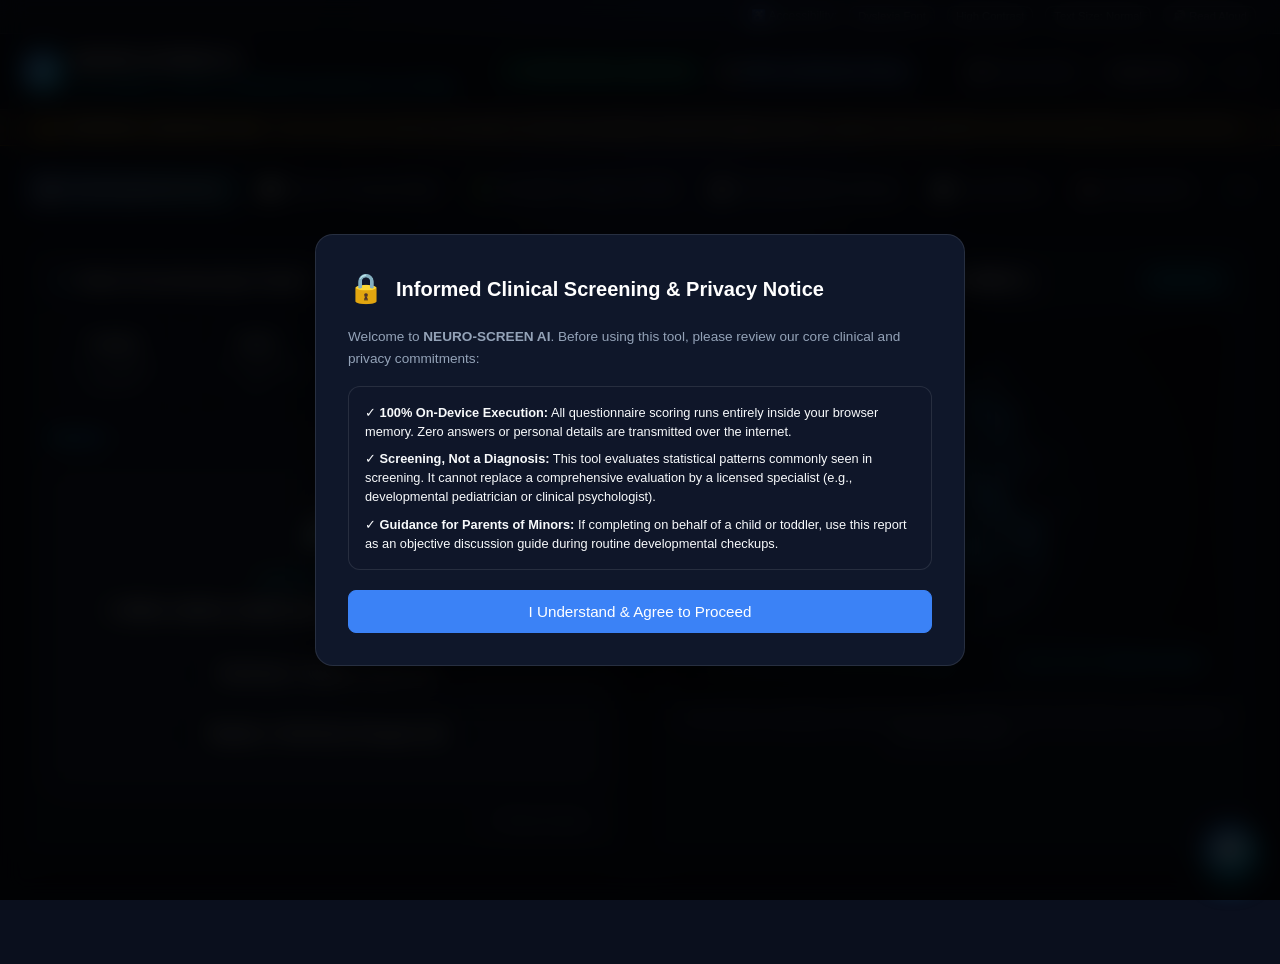
==== webapp/index.html @ 252779e0 "Initial commit" ====
<!DOCTYPE html>
<html lang="en">
<head>
  <meta charset="UTF-8">
  <meta name="viewport" content="width=device-width, initial-scale=1.0">
  <title>ASD Clinical Screening & Research Platform | Honest Multi-Modal AI</title>
  <link rel="manifest" href="manifest.json">
  <meta name="theme-color" content="#0a0f1d">
  <link rel="stylesheet" href="style.css">
  <!-- Vendor libraries (stored locally for 100% offline security) -->
  <script src="vendor/three.min.js"></script>
  <script src="vendor/gsap.min.js"></script>
  <script src="vendor/chart.umd.min.js"></script>
  <script src="vendor/jspdf.umd.min.js"></script>
</head>
<body>
  <a href="#main-content" class="skip-link">Skip to Main Content</a>
  <div class="ambient-glow"></div>

  <!-- First-Run Informed Consent Modal (Phase 3 Item 12) -->
  <div id="consent-modal" class="modal-overlay" style="display: none;">
    <div class="modal-card">
      <div style="display: flex; align-items: center; gap: 0.75rem; margin-bottom: 1rem;">
        <span style="font-size: 1.8rem;">🔒</span>
        <h2 style="font-size: 1.25rem; font-weight: 700; color: #fff;">Informed Clinical Screening & Privacy Notice</h2>
      </div>
      <p style="font-size: 0.85rem; color: var(--text-secondary); line-height: 1.6; margin-bottom: 1rem;">
        Welcome to <strong>NEURO-SCREEN AI</strong>. Before using this tool, please review our core clinical and privacy commitments:
      </p>
      <div style="background: rgba(15, 23, 42, 0.6); border: 1px solid var(--border-subtle); border-radius: var(--radius-md); padding: 1rem; margin-bottom: 1.25rem; font-size: 0.8rem; line-height: 1.5; color: var(--text-primary);">
        <p style="margin-bottom: 0.5rem;">
          ✓ <strong>100% On-Device Execution:</strong> All questionnaire scoring runs entirely inside your browser memory. Zero answers or personal details are transmitted over the internet.
        </p>
        <p style="margin-bottom: 0.5rem;">
          ✓ <strong>Screening, Not a Diagnosis:</strong> This tool evaluates statistical patterns commonly seen in screening. It cannot replace a comprehensive evaluation by a licensed specialist (e.g., developmental pediatrician or clinical psychologist).
        </p>
        <p>
          ✓ <strong>Guidance for Parents of Minors:</strong> If completing on behalf of a child or toddler, use this report as an objective discussion guide during routine developmental checkups.
        </p>
      </div>
      <button id="btn-accept-consent" class="btn-control active" style="width: 100%; justify-content: center; padding: 0.75rem; font-size: 0.95rem;">
        I Understand & Agree to Proceed
      </button>
    </div>
  </div>

  <!-- Accessibility Toolbar (Phase 3 Item 11) -->
  <aside class="accessibility-bar" aria-label="Accessibility Options">
    <span style="color: var(--text-muted);">♿ Accessibility:</span>
    <button id="btn-dyslexia-font" class="btn-control" style="padding: 0.2rem 0.5rem; font-size: 0.7rem;">Dyslexia Font</button>
    <button id="btn-high-contrast" class="btn-control" style="padding: 0.2rem 0.5rem; font-size: 0.7rem;">High Contrast</button>
    <button id="btn-text-size" class="btn-control" style="padding: 0.2rem 0.5rem; font-size: 0.7rem;">Text Size: Normal</button>
    <button id="btn-read-aloud" class="btn-control" style="padding: 0.2rem 0.5rem; font-size: 0.7rem;">🔊 Read Aloud</button>
  </aside>

  <!-- Header -->
  <header class="app-header">
    <div class="header-container">
      <div class="logo-section">
        <div class="logo-icon">
          <svg width="22" height="22" viewBox="0 0 24 24" fill="none" stroke="#fff" stroke-width="2">
            <path d="M12 2a10 10 0 1 0 10 10A10 10 0 0 0 12 2zm1 14.5a1.5 1.5 0 1 1-3 0 1.5 1.5 0 0 1 3 0zm0-5a1.5 1.5 0 1 1-3 0V7a1.5 1.5 0 0 1 3 0z"/>
          </svg>
        </div>
        <div class="logo-text">
          <h1>NEURO-SCREEN AI</h1>
          <span id="txt-sub-header">ASD Honest Clinical Screening Research Platform</span>
        </div>
      </div>

      <div class="header-badges">
        <span id="badge-model-status" class="badge badge-trained">
          <span class="status-dot">●</span> <span id="txt-model-badge">TRAINED MODEL (2026-09-30)</span>
        </span>
        <span class="badge badge-privacy">
          🔒 <span id="txt-privacy-badge">100% Local Browser Privacy</span>
        </span>
      </div>

      <div class="header-controls">
        <button id="btn-sensory-mode" class="btn-control" title="Toggle Calm / Sensory-Friendly Mode">
          🕊️ <span id="txt-sensory-mode">Sensory Mode</span>
        </button>
        <div style="display: flex; flex-direction: column; align-items: flex-end;">
          <select id="select-lang" class="select-control" aria-label="Select Language">
            <option value="en">English (EN)</option>
            <option value="hi">हिन्दी (Hindi)</option>
            <option value="mr">मराठी (Marathi)</option>
            <option value="es">Español (ES)</option>
            <option value="ar">العربية (Arabic - RTL)</option>
          </select>
          <span id="translation-disclaimer-note" style="font-size: 0.62rem; color: var(--text-muted); display: none;">*Needs native clinical review</span>
        </div>
      </div>
    </div>
  </header>

  <!-- Mandatory Safety Banner -->
  <div class="clinical-disclaimer-banner">
    ⚠️ <strong id="txt-disclaimer-bold">SCREENING & RESEARCH ONLY:</strong>
    <span id="txt-disclaimer-text">This tool assesses behavioral trait patterns and brain connectivity. It does NOT diagnose autism or replace clinical evaluation by a licensed specialist (e.g. ADOS-2/ADI-R).</span>
  </div>

  <main class="main-wrapper" id="main-content">
    <!-- Navigation Tabs -->
    <nav class="nav-tabs-container" role="tablist">
      <button class="tab-btn active" data-tab="tab-screening" role="tab">
        📋 <span id="nav-screening">Screening Questionnaire</span>
      </button>
      <button class="tab-btn" data-tab="tab-results" role="tab">
        📊 <span id="nav-results">Results & Explainability</span>
      </button>
      <button class="tab-btn" data-tab="tab-profile" role="tab">
        🧩 <span id="nav-profile">Strengths & Support Profile</span>
      </button>
      <button class="tab-btn" data-tab="tab-help" role="tab">
        🏥 <span id="nav-help">Find Help (India & World)</span>
      </button>
      <button class="tab-btn" data-tab="tab-history" role="tab">
        🕒 <span id="nav-history">Local History</span>
      </button>
      <button class="tab-btn" data-tab="tab-learning" role="tab">
        📚 <span id="nav-learning">Learning Hub</span>
      </button>
      <button class="tab-btn" data-tab="tab-clinician" role="tab">
        🩺 <span id="nav-clinician">Clinician Mode</span>
      </button>
      <button class="tab-btn" data-tab="tab-brain-explorer" role="tab">
        🔬 <span id="nav-brain-explorer">Brain Explorer</span>
      </button>
      <button class="tab-btn" data-tab="tab-arena" role="tab">
        ⚔️ <span id="nav-arena">Experiment Arena</span>
      </button>
      <button class="tab-btn" data-tab="tab-disagreement" role="tab">
        🔀 <span id="nav-disagreement">Model vs Model</span>
      </button>
      <button class="tab-btn" data-tab="tab-efficiency" role="tab">
        📈 <span id="nav-efficiency">Data Efficiency</span>
      </button>
      <button class="tab-btn" data-tab="tab-robustness" role="tab">
        🛡️ <span id="nav-robustness">Robustness & Controls</span>
      </button>
      <button class="tab-btn" data-tab="tab-negative" role="tab">
        💡 <span id="nav-negative">What Didn't Work</span>
      </button>
      <button class="tab-btn" data-tab="tab-detector" role="tab">
        🛡️ <span id="nav-detector">Leakage Detector</span>
      </button>
      <button class="tab-btn" data-tab="tab-leaderboard" role="tab">
        🏆 <span id="nav-leaderboard">Honest Leaderboard</span>
      </button>
      <button class="tab-btn" data-tab="tab-monitoring" role="tab">
        📡 <span id="nav-monitoring">Model Monitoring & Drift</span>
      </button>
      <button class="tab-btn" data-tab="tab-transparency" role="tab">
        ⚖️ <span id="nav-transparency">Transparency</span>
      </button>
      <button class="tab-btn" data-tab="tab-batch" role="tab">
        📁 <span id="nav-batch">Batch CSV</span>
      </button>
    </nav>

    <!-- Tab 1: Screening Questionnaire -->
    <section id="tab-screening" class="tab-panel active">
      <div class="grid-2col">
        <!-- Left: Interactive Questionnaire Workflow -->
        <div class="glass-card">
          <div class="card-header">
            <h3 class="card-title">
              <span>🩺</span> <span id="lbl-select-cohort">Select Screening Age Cohort</span>
            </h3>
            <span class="badge" style="background: rgba(255,255,255,0.05);" id="cohort-indicator">ADULT (16+ y)</span>
          </div>

          <div class="age-cohort-selector">
            <div class="cohort-card" data-cohort="toddler">
              <h4>Toddler</h4>
              <p>18 – 36 Months (Q-CHAT)</p>
            </div>
            <div class="cohort-card" data-cohort="child">
              <h4>Child</h4>
              <p>4 – 11 Years (AQ-10)</p>
            </div>
            <div class="cohort-card" data-cohort="adolescent">
              <h4>Adolescent</h4>
              <p>12 – 16 Years (AQ-10)</p>
            </div>
            <div class="cohort-card active" data-cohort="adult">
              <h4>Adult</h4>
              <p>16+ Years (AQ-10)</p>
            </div>
          </div>

          <!-- Step Card Container -->
          <div id="questionnaire-step-container">
            <div class="progress-bar-container">
              <div id="step-progress-bar" class="progress-bar-fill"></div>
            </div>

            <div class="question-card">
              <div id="picture-cue-container" class="picture-cue-badge" aria-hidden="true">🔊</div>
              <span id="question-step-counter" class="question-counter">QUESTION 1 OF 10</span>
              <p id="question-active-text" class="question-text">
                I often notice small sounds when others do not.
              </p>
              <div class="answer-options">
                <button class="btn-answer" data-answer="1" id="btn-ans-agree" title="Shortcut: Press 1">Definitely / Slightly Agree (1)</button>
                <button class="btn-answer" data-answer="0" id="btn-ans-disagree" title="Shortcut: Press 0">Slightly / Definitely Disagree (0)</button>
              </div>
            </div>

            <div style="display: flex; justify-content: space-between; margin-top: 1rem;">
              <button id="btn-prev-q" class="btn-control" style="visibility: hidden;">← Previous Question</button>
              <button id="btn-reset-q" class="btn-control">↺ Reset Answers</button>
            </div>
          </div>
        </div>

        <!-- Right: 3D Animated Brain View -->
        <div class="glass-card">
          <div class="card-header">
            <h3 class="card-title">
              <span>🧠</span> <span id="lbl-3d-brain">Neural Functional Connectivity (ABIDE I)</span>
            </h3>
            <span class="badge" style="background: rgba(6, 182, 212, 0.15); color: #06b6d4;">CC200 Atlas</span>
          </div>

          <div id="brain-container" class="brain-canvas-container">
            <div class="brain-overlay-hud">
              <div class="hud-tag">
                <span>Active Model: </span><strong id="hud-model-name">Leave-One-Site-Out Baseline</strong>
              </div>
              <div class="hud-tag">
                <span>Scanner Sites: </span><strong>4 Clinical Centers</strong>
              </div>
            </div>
          </div>

          <p style="font-size: 0.8rem; color: var(--text-secondary); margin-top: 0.75rem; text-align: center;">
            3D interactive visualization of 200 functional brain regions. Hover and rotate to inspect multi-site connectivity networks.
          </p>
        </div>
      </div>
    </section>

    <!-- Tab 2: Results & Explainability -->
    <section id="tab-results" class="tab-panel">
      <!-- Answer Quality Warning Banner -->
      <div id="data-quality-banner" style="display: none; background: rgba(245, 158, 11, 0.12); border: 1px solid rgba(245, 158, 11, 0.35); border-radius: var(--radius-md); padding: 0.85rem 1.25rem; margin-bottom: 1.5rem;">
        <div style="display: flex; align-items: center; gap: 0.75rem;">
          <span style="font-size: 1.4rem;">⚠️</span>
          <div>
            <strong style="color: #fde68a; font-size: 0.9rem;" id="data-quality-title">Data Quality Notice</strong>
            <p style="font-size: 0.8rem; color: #fef3c7; margin-top: 0.2rem;" id="data-quality-desc">
              Rapid completion or uniform answers detected. Confidence interval has been widened to account for response uncertainty.
            </p>
          </div>
        </div>
      </div>

      <!-- Audience Perspective Switcher -->
      <div class="glass-card" style="margin-bottom: 1.5rem; padding: 1rem 1.5rem;">
        <div style="display: flex; align-items: center; justify-content: space-between; flex-wrap: wrap; gap: 1rem;">
          <div style="display: flex; align-items: center; gap: 0.5rem;">
            <span style="font-weight: 700; font-size: 0.9rem; color: #fff;">👁️ Report Perspective:</span>
            <div style="display: flex; gap: 0.4rem;">
              <button class="btn-control active perspective-btn" data-perspective="adult">Adult Self-Report</button>
              <button class="btn-control perspective-btn" data-perspective="caregiver">Parent / Caregiver</button>
              <button class="btn-control perspective-btn" data-perspective="clinician">Clinician / Specialist</button>
            </div>
          </div>
          <div style="display: flex; align-items: center; gap: 0.5rem;">
            <span style="font-size: 0.8rem; color: var(--text-secondary);">Response Integrity:</span>
            <span id="badge-data-quality" class="badge badge-trained">✓ High Integrity (38s)</span>
          </div>
        </div>
      </div>

      <div class="grid-2col">
        <!-- Left: Calibrated Risk Gauge & Perspective Content -->
        <div class="glass-card gauge-card">
          <div class="card-header" style="width: 100%;">
            <h3 class="card-title">
              <span>📊</span> <span id="lbl-calibrated-gauge">Calibrated Screening Likelihood</span>
            </h3>
            <span class="badge badge-privacy">Conformal 90% Bound</span>
          </div>

          <div id="risk-gauge-circle" class="gauge-circle" style="--gauge-pct: 42;">
            <div class="gauge-inner">
              <span id="risk-gauge-value" class="gauge-value">42%</span>
              <span id="risk-gauge-subtext" class="gauge-label">Screening Risk</span>
            </div>
          </div>

          <div id="conformal-status-banner" class="conformal-banner conformal-certain">
            <strong>Screening Assessment:</strong> <span id="txt-conformal-desc">Your answers indicate a trait pattern typical for preliminary screening.</span>
          </div>

          <div id="perspective-narrative-box" style="margin-top: 1.25rem; font-size: 0.85rem; color: var(--text-secondary); text-align: left; width: 100%; line-height: 1.6; background: rgba(15, 23, 42, 0.5); border: 1px solid var(--border-subtle); border-radius: var(--radius-md); padding: 1rem;">
          </div>

          <div style="margin-top: 1rem; font-size: 0.85rem; color: var(--text-secondary); text-align: left; width: 100%;">
            <p><strong>95% Bootstrap Confidence Interval:</strong> <span id="txt-ci-range">[38.2% – 46.1%]</span></p>
          </div>

          <div style="margin-top: 1.25rem; background: rgba(99, 102, 241, 0.1); border: 1px solid rgba(99, 102, 241, 0.3); border-radius: var(--radius-md); padding: 1rem; text-align: left; width: 100%;">
            <strong style="color: #c7d2fe; font-size: 0.85rem; display: flex; align-items: center; gap: 0.4rem;">
              <span>ℹ️</span> What This Result Does NOT Mean:
            </strong>
            <ul style="font-size: 0.78rem; color: #e0e7ff; margin-top: 0.5rem; padding-left: 1.2rem; line-height: 1.5;">
              <li>Does <strong>NOT</strong> confirm or rule out an autism diagnosis.</li>
              <li>Does <strong>NOT</strong> indicate severity level (e.g. "Level 1/2/3") or cognitive ability.</li>
              <li>Does <strong>NOT</strong> replace clinical developmental observation (ADOS-2, ADI-R).</li>
              <li>Traits can overlap with ADHD, sensory sensitivity, giftedness, or social anxiety.</li>
            </ul>
          </div>

          <div style="display: flex; gap: 0.5rem; width: 100%; margin-top: 1.5rem;">
            <button id="btn-export-pdf" class="btn-control active" style="flex: 2; justify-content: center; padding: 0.75rem;">
              📄 Doctor Summary (PDF)
            </button>
            <button id="btn-save-to-history" class="btn-control" style="flex: 1; justify-content: center; padding: 0.75rem;">
              💾 Save
            </button>
          </div>
        </div>

        <!-- Right: Explainability, Counterfactual & What-If -->
        <div class="glass-card">
          <div class="card-header">
            <h3 class="card-title">
              <span>🔬</span> <span id="lbl-shap-importance">Explainability & Counterfactual Analysis</span>
            </h3>
            <span class="badge" style="background: rgba(99, 102, 241, 0.2); color: #a5b4fc;">SHAP + Perturbations</span>
          </div>

          <div id="counterfactual-box" style="background: rgba(6, 182, 212, 0.1); border: 1px solid rgba(6, 182, 212, 0.3); border-radius: var(--radius-md); padding: 0.9rem; margin-bottom: 1.25rem;">
            <strong style="color: #67e8f9; font-size: 0.85rem;">🔄 Counterfactual Insight ("What Would Change This Result"):</strong>
            <p id="counterfactual-text" style="font-size: 0.8rem; color: #cffafe; margin-top: 0.3rem;">
              Analyzing minimum question flips required to change the screening classification...
            </p>
          </div>

          <div style="background: rgba(30, 41, 59, 0.5); border: 1px solid var(--border-subtle); border-radius: var(--radius-md); padding: 0.9rem; margin-bottom: 1.25rem;">
            <strong style="color: #fff; font-size: 0.85rem;">🎯 How Confident Is The Model and Why?</strong>
            <div id="confidence-why-text" style="font-size: 0.78rem; color: var(--text-secondary); margin-top: 0.4rem; line-height: 1.5;">
              Loading model certainty profile...
            </div>
          </div>

          <p style="font-size: 0.8rem; color: var(--text-secondary); margin-bottom: 0.75rem;">
            Interactive What-If Editor: Toggle answers below in real-time to observe counterfactual changes:
          </p>

          <div id="what-if-controls-container" class="shap-bar-container">
          </div>
        </div>
      </div>
    </section>

    <!-- Tab 3: Strengths, Sensory & Support Profile -->
    <section id="tab-profile" class="tab-panel">
      <div class="glass-card">
        <div class="card-header">
          <h3 class="card-title">
            <span>🧩</span> <span>Strengths, Sensory and Support Reflection Profile</span>
          </h3>
          <span class="badge" style="background: rgba(139, 92, 246, 0.2); color: #c4b5fd;">Non-Diagnostic Reflection</span>
        </div>

        <p style="font-size: 0.85rem; color: var(--text-secondary); margin-bottom: 1.5rem;">
          Autistic and neurodivergent individuals possess diverse sensory profiles, unique cognitive strengths, and specific accommodation preferences. This reflection tool creates a shareable <strong>"About Me" Card</strong> to support communication with teachers, employers, therapists, or clinicians.
        </p>

        <div style="display: flex; gap: 0.5rem; margin-bottom: 1.5rem;">
          <button class="btn-control active profile-audience-btn" data-paudience="adult">Adult Self-Reflection</button>
          <button class="btn-control profile-audience-btn" data-paudience="teen">Teen / Student</button>
          <button class="btn-control profile-audience-btn" data-paudience="child">Caregiver-Filled (Child)</button>
        </div>

        <div class="grid-2col">
          <div style="display: flex; flex-direction: column; gap: 1.25rem;">
            <div class="glass-card" style="background: rgba(15, 23, 42, 0.5);">
              <h4 style="font-size: 0.9rem; font-weight: 700; color: #38bdf8; margin-bottom: 0.75rem;">
                🔊 Sensory Sensitivities
              </h4>
              <div style="display: flex; flex-direction: column; gap: 0.5rem; font-size: 0.82rem;">
                <label><input type="checkbox" id="chk-sound" checked> Sensitive to sudden loud sounds or background chatter</label>
                <label><input type="checkbox" id="chk-light" checked> Sensitive to fluorescent / bright lighting</label>
                <label><input type="checkbox" id="chk-texture"> Discomfort with specific fabrics, seams, or food textures</label>
                <label><input type="checkbox" id="chk-crowds" checked> Easily overwhelmed in crowded or busy environments</label>
              </div>
            </div>

            <div class="glass-card" style="background: rgba(15, 23, 42, 0.5);">
              <h4 style="font-size: 0.9rem; font-weight: 700; color: #a78bfa; margin-bottom: 0.75rem;">
                💬 Communication & Environment Preferences
              </h4>
              <div style="display: flex; flex-direction: column; gap: 0.5rem; font-size: 0.82rem;">
                <label><input type="checkbox" id="chk-written" checked> Prefers written instructions over verbal multi-step requests</label>
                <label><input type="checkbox" id="chk-direct" checked> Appreciates direct, unambiguous communication</label>
                <label><input type="checkbox" id="chk-delay" checked> Needs extra processing time before answering complex questions</label>
                <label><input type="checkbox" id="chk-routine" checked> Benefits from advance notice before schedule or routine changes</label>
              </div>
            </div>

            <div class="glass-card" style="background: rgba(15, 23, 42, 0.5);">
              <h4 style="font-size: 0.9rem; font-weight: 700; color: #34d399; margin-bottom: 0.75rem;">
                ⭐ Key Strengths & Passions
              </h4>
              <div style="display: flex; flex-direction: column; gap: 0.5rem; font-size: 0.82rem;">
                <label><input type="checkbox" id="chk-detail" checked> Exceptional attention to fine detail and pattern recognition</label>
                <label><input type="checkbox" id="chk-focus" checked> Deep focus and tenacity on areas of intense interest</label>
                <label><input type="checkbox" id="chk-honesty" checked> High honesty, fairness, and commitment to truth</label>
                <label><input type="checkbox" id="chk-creative" checked> Original, unconventional problem-solving approach</label>
              </div>
            </div>
          </div>

          <div class="glass-card" style="background: linear-gradient(145deg, rgba(30, 41, 59, 0.8), rgba(15, 23, 42, 0.9)); border: 1px solid rgba(139, 92, 246, 0.4);">
            <div style="display: flex; justify-content: space-between; align-items: center; margin-bottom: 1rem;">
              <h4 style="font-size: 1rem; font-weight: 700; color: #fff;">
                🪪 "About Me" Profile Card Preview
              </h4>
              <span class="badge" style="background: rgba(139, 92, 246, 0.2); color: #ddd6fe;">Shareable</span>
            </div>

            <div id="about-me-card-content" style="background: #0f172a; border: 1px solid var(--border-subtle); border-radius: var(--radius-md); padding: 1.25rem; font-size: 0.82rem; line-height: 1.6; color: var(--text-primary);">
            </div>

            <div style="display: flex; gap: 0.75rem; margin-top: 1.25rem;">
              <button id="btn-download-profile-pdf" class="btn-control active" style="flex: 1; justify-content: center;">
                📄 Download Profile Card (PDF)
              </button>
              <button id="btn-copy-profile-text" class="btn-control" style="flex: 1; justify-content: center;">
                📋 Copy Text for Email / Form
              </button>
            </div>
          </div>
        </div>
      </div>
    </section>

    <!-- Tab 4: Find Help Directory -->
    <section id="tab-help" class="tab-panel">
      <div class="glass-card">
        <div class="card-header">
          <h3 class="card-title">
            <span>🏥</span> <span>Verified Clinical & Community Support Directory</span>
          </h3>
          <span class="badge badge-privacy">Verified September 2026</span>
        </div>

        <p style="font-size: 0.85rem; color: var(--text-secondary); margin-bottom: 1.5rem;">
          All resources listed below are official government institutes, apex health centers, or recognized non-profit autism advocacy bodies. Every organization has been verified with an active link and audit date. No sponsored links or unverified clinics.
        </p>

        <!-- India Section -->
        <h4 style="font-size: 1rem; font-weight: 700; color: #fbbf24; margin-bottom: 1rem; display: flex; align-items: center; gap: 0.5rem;">
          🇮🇳 India: Government Apex Institutes, Helplines & Advocacy
        </h4>
        <div style="display: grid; grid-template-columns: repeat(auto-fit, minmax(360px, 1fr)); gap: 1rem; margin-bottom: 2rem;">
          <div class="glass-card" style="background: rgba(15, 23, 42, 0.5);">
            <h5 style="font-size: 0.9rem; font-weight: 700; color: #fff; margin-bottom: 0.3rem;">NIMHANS (Bengaluru)</h5>
            <p style="font-size: 0.75rem; color: var(--accent-cyan); margin-bottom: 0.5rem;">Apex Neuropsychiatry Hospital</p>
            <p style="font-size: 0.78rem; color: var(--text-secondary); line-height: 1.4;">Child & adolescent developmental clinic, multidisciplinary diagnostics, and family rehabilitation.</p>
            <div style="margin-top: 0.75rem; display: flex; justify-content: space-between; align-items: center;">
              <a href="https://nimhans.ac.in" target="_blank" rel="noopener noreferrer" style="color: var(--accent-cyan); font-size: 0.8rem; text-decoration: none;">Visit nimhans.ac.in →</a>
              <span style="font-size: 0.7rem; color: var(--text-muted);">Verified Sep 2026</span>
            </div>
          </div>

          <div class="glass-card" style="background: rgba(15, 23, 42, 0.5);">
            <h5 style="font-size: 0.9rem; font-weight: 700; color: #fff; margin-bottom: 0.3rem;">AIIMS Child Development Clinic</h5>
            <p style="font-size: 0.75rem; color: var(--accent-cyan); margin-bottom: 0.5rem;">New Delhi & Regional Centers</p>
            <p style="font-size: 0.78rem; color: var(--text-secondary); line-height: 1.4;">Apex clinical center for pediatric evaluation, speech therapy, and clinical psychology.</p>
            <div style="margin-top: 0.75rem; display: flex; justify-content: space-between; align-items: center;">
              <a href="https://www.aiims.edu" target="_blank" rel="noopener noreferrer" style="color: var(--accent-cyan); font-size: 0.8rem; text-decoration: none;">Visit aiims.edu →</a>
              <span style="font-size: 0.7rem; color: var(--text-muted);">Verified Sep 2026</span>
            </div>
          </div>

          <div class="glass-card" style="background: rgba(15, 23, 42, 0.5);">
            <h5 style="font-size: 0.9rem; font-weight: 700; color: #fff; margin-bottom: 0.3rem;">NIEPID (Secunderabad)</h5>
            <p style="font-size: 0.75rem; color: var(--accent-cyan); margin-bottom: 0.5rem;">MSJE, Govt. of India</p>
            <p style="font-size: 0.78rem; color: var(--text-secondary); line-height: 1.4;">UDID disability certification guidance, specialized assessment, and early intervention programs.</p>
            <div style="margin-top: 0.75rem; display: flex; justify-content: space-between; align-items: center;">
              <a href="https://niepid.nic.in" target="_blank" rel="noopener noreferrer" style="color: var(--accent-cyan); font-size: 0.8rem; text-decoration: none;">Visit niepid.nic.in →</a>
              <span style="font-size: 0.7rem; color: var(--text-muted);">Verified Sep 2026</span>
            </div>
          </div>

          <div class="glass-card" style="background: rgba(15, 23, 42, 0.5);">
            <h5 style="font-size: 0.9rem; font-weight: 700; color: #fff; margin-bottom: 0.3rem;">The National Trust (Govt of India)</h5>
            <p style="font-size: 0.75rem; color: var(--accent-cyan); margin-bottom: 0.5rem;">MSJE, Statutory Body</p>
            <p style="font-size: 0.78rem; color: var(--text-secondary); line-height: 1.4;">Statutory body for the welfare of persons with Autism, Cerebral Palsy, and Multiple Disabilities (Niramaya health insurance, legal guardianship).</p>
            <div style="margin-top: 0.75rem; display: flex; justify-content: space-between; align-items: center;">
              <a href="https://thenationaltrust.gov.in" target="_blank" rel="noopener noreferrer" style="color: var(--accent-cyan); font-size: 0.8rem; text-decoration: none;">Visit thenationaltrust.gov.in →</a>
              <span style="font-size: 0.7rem; color: var(--text-muted);">Verified Sep 2026</span>
            </div>
          </div>

          <div class="glass-card" style="background: rgba(15, 23, 42, 0.5);">
            <h5 style="font-size: 0.9rem; font-weight: 700; color: #fff; margin-bottom: 0.3rem;">KIRAN Helpline (Govt of India)</h5>
            <p style="font-size: 0.75rem; color: var(--accent-cyan); margin-bottom: 0.5rem;">Toll-Free 1800-599-0019 (24/7, 13 Languages)</p>
            <p style="font-size: 0.78rem; color: var(--text-secondary); line-height: 1.4;">24/7 mental health first-aid, psychological support, and triage referral to local institutions.</p>
            <div style="margin-top: 0.75rem; display: flex; justify-content: space-between; align-items: center;">
              <span style="color: #34d399; font-weight: 700; font-size: 0.8rem;">Call 1800-599-0019</span>
              <span style="font-size: 0.7rem; color: var(--text-muted);">Verified Sep 2026</span>
            </div>
          </div>
        </div>

        <!-- International Section -->
        <h4 style="font-size: 1rem; font-weight: 700; color: #60a5fa; margin-bottom: 1rem; display: flex; align-items: center; gap: 0.5rem;">
          🌐 International: Public Health Agencies & Autistic-Led Organizations
        </h4>
        <div style="display: grid; grid-template-columns: repeat(auto-fit, minmax(360px, 1fr)); gap: 1rem;">
          <div class="glass-card" style="background: rgba(15, 23, 42, 0.5);">
            <h5 style="font-size: 0.9rem; font-weight: 700; color: #fff; margin-bottom: 0.3rem;">CDC Autism Guidance (USA)</h5>
            <p style="font-size: 0.78rem; color: var(--text-secondary); line-height: 1.4;">Evidence-based developmental milestones, screening guidelines, and clinical criteria.</p>
            <div style="margin-top: 0.75rem; display: flex; justify-content: space-between; align-items: center;">
              <a href="https://www.cdc.gov/autism/" target="_blank" rel="noopener noreferrer" style="color: var(--accent-cyan); font-size: 0.8rem; text-decoration: none;">Visit cdc.gov/autism →</a>
              <span style="font-size: 0.7rem; color: var(--text-muted);">Verified Sep 2026</span>
            </div>
          </div>

          <div class="glass-card" style="background: rgba(15, 23, 42, 0.5);">
            <h5 style="font-size: 0.9rem; font-weight: 700; color: #fff; margin-bottom: 0.3rem;">NHS Autism Pathway (UK)</h5>
            <p style="font-size: 0.78rem; color: var(--text-secondary); line-height: 1.4;">Guidance on NHS diagnostic pathways and NICE clinical guidelines (CG142).</p>
            <div style="margin-top: 0.75rem; display: flex; justify-content: space-between; align-items: center;">
              <a href="https://www.nhs.uk/conditions/autism/" target="_blank" rel="noopener noreferrer" style="color: var(--accent-cyan); font-size: 0.8rem; text-decoration: none;">Visit nhs.uk/autism →</a>
              <span style="font-size: 0.7rem; color: var(--text-muted);">Verified Sep 2026</span>
            </div>
          </div>
        </div>
      </div>
    </section>

    <!-- Tab 5: Local History (Phase 3 Item 7) -->
    <section id="tab-history" class="tab-panel">
      <div class="glass-card">
        <div class="card-header">
          <h3 class="card-title">
            <span>🕒</span> <span>Private Local Screening History (IndexedDB)</span>
          </h3>
          <span class="badge badge-privacy">100% Client-Side Storage</span>
        </div>

        <p style="font-size: 0.85rem; color: var(--text-secondary); margin-bottom: 1rem;">
          Your past screening assessments are preserved strictly inside your browser's private local database. You can track trait patterns over time, export records, or delete all data in one click.
        </p>

        <div style="display: flex; justify-content: space-between; align-items: center; margin-bottom: 1.5rem; flex-wrap: wrap; gap: 0.75rem;">
          <div style="display: flex; gap: 0.5rem;">
            <button id="btn-export-history-json" class="btn-control">📥 Export History (JSON)</button>
            <button id="btn-export-history-csv" class="btn-control">📊 Export History (CSV)</button>
          </div>
          <button id="btn-clear-history" class="btn-control" style="color: #f43f5e; border-color: rgba(244,63,94,0.3);">
            🗑️ Delete All Local Records
          </button>
        </div>

        <div class="data-table-container">
          <table class="data-table">
            <thead>
              <tr>
                <th>Date & Time</th>
                <th>Age Cohort</th>
                <th>Likelihood</th>
                <th>Conformal State</th>
                <th>Integrity</th>
                <th>Actions</th>
              </tr>
            </thead>
            <tbody id="tbody-history">
              <tr><td colspan="6" style="text-align: center; color: var(--text-muted);">No saved assessments yet. Complete a screening to record history.</td></tr>
            </tbody>
          </table>
        </div>
      </div>
    </section>

    <!-- Tab 6: Learning Hub (Phase 3 Item 9) -->
    <section id="tab-learning" class="tab-panel">
      <div class="glass-card">
        <div class="card-header">
          <h3 class="card-title">
            <span>📚</span> <span>Evidence-Based Autism Learning Hub</span>
          </h3>
          <span class="badge badge-privacy">Verified Peer-Reviewed Sources</span>
        </div>

        <p style="font-size: 0.85rem; color: var(--text-secondary); margin-bottom: 1.5rem;">
          Short, accurate, plain-language guides on neurodiversity, clinical pathways, and accommodations, citing public health guidelines and peer-reviewed reviews.
        </p>

        <div style="display: grid; grid-template-columns: repeat(auto-fit, minmax(360px, 1fr)); gap: 1.25rem;">
          <div class="glass-card" style="background: rgba(15, 23, 42, 0.5);">
            <h4 style="font-size: 0.95rem; font-weight: 700; color: #38bdf8; margin-bottom: 0.4rem;">
              1. What Is Autism Spectrum Disorder?
            </h4>
            <p style="font-size: 0.8rem; color: var(--text-secondary); line-height: 1.5;">
              Autism is a lifelong neurodevelopmental difference characterized by unique ways of social communication, sensory processing, and focused interests. It is not an illness to cure, but a different neurological operating system requiring understanding and tailored accommodations.
            </p>
            <p style="font-size: 0.72rem; color: var(--text-muted); margin-top: 0.5rem;">
              Source: WHO ICD-11 6A02; Lord et al. (2020) Nature Reviews Disease Primers.
            </p>
          </div>

          <div class="glass-card" style="background: rgba(15, 23, 42, 0.5);">
            <h4 style="font-size: 0.95rem; font-weight: 700; color: #a78bfa; margin-bottom: 0.4rem;">
              2. Myths vs. Evidence-Based Facts
            </h4>
            <p style="font-size: 0.8rem; color: var(--text-secondary); line-height: 1.5;">
              <strong>Myth:</strong> Autistic people lack empathy. <strong>Fact:</strong> Autistic individuals often experience intense affective empathy, but may communicate it differently (the "Double Empathy Problem").<br>
              <strong>Myth:</strong> Vaccines cause autism. <strong>Fact:</strong> Decades of global studies involving millions of children definitively prove vaccines do not cause autism.
            </p>
            <p style="font-size: 0.72rem; color: var(--text-muted); margin-top: 0.5rem;">
              Source: Milton (2012) Disability & Society; CDC Vaccine Safety Studies.
            </p>
          </div>

          <div class="glass-card" style="background: rgba(15, 23, 42, 0.5);">
            <h4 style="font-size: 0.95rem; font-weight: 700; color: #34d399; margin-bottom: 0.4rem;">
              3. How Clinical Assessments Work
            </h4>
            <p style="font-size: 0.8rem; color: var(--text-secondary); line-height: 1.5;">
              A formal diagnostic evaluation is a multidisciplinary process led by developmental pediatricians, child psychiatrists, or clinical psychologists. It utilizes standardized observational assessments (ADOS-2), comprehensive developmental history interviews (ADI-R), and speech-language assessments.
            </p>
            <p style="font-size: 0.72rem; color: var(--text-muted); margin-top: 0.5rem;">
              Source: NICE Guidelines CG142 (Adults) & CG170 (Children).
            </p>
          </div>

          <div class="glass-card" style="background: rgba(15, 23, 42, 0.5);">
            <h4 style="font-size: 0.95rem; font-weight: 700; color: #fbbf24; margin-bottom: 0.4rem;">
              4. Talking to a Child About Neurodiversity
            </h4>
            <p style="font-size: 0.8rem; color: var(--text-secondary); line-height: 1.5;">
              Use neurodiversity-affirming language that normalizes brain differences. Focus on their authentic strengths (passion, honesty, problem-solving) alongside strategies for sensory challenges. Emphasize that being autistic is part of who they are, not something wrong with them.
            </p>
            <p style="font-size: 0.72rem; color: var(--text-muted); margin-top: 0.5rem;">
              Source: Autistic Self Advocacy Network (ASAN) Family Guide.
            </p>
          </div>

          <div class="glass-card" style="background: rgba(15, 23, 42, 0.5);">
            <h4 style="font-size: 0.95rem; font-weight: 700; color: #f43f5e; margin-bottom: 0.4rem;">
              5. School and Workplace Accommodations
            </h4>
            <p style="font-size: 0.8rem; color: var(--text-secondary); line-height: 1.5;">
              Effective accommodations are often simple and cost-free: noise-cancelling headphones, advance agendas for meetings, written instructions, quiet sensory retreat spaces, and flexible working hours. In India, statutory accommodations are protected under the RPwD Act 2016.
            </p>
            <p style="font-size: 0.72rem; color: var(--text-muted); margin-top: 0.5rem;">
              Source: Rights of Persons with Disabilities Act 2016; UK Equality Act 2010.
            </p>
          </div>

          <div class="glass-card" style="background: rgba(15, 23, 42, 0.5);">
            <h4 style="font-size: 0.95rem; font-weight: 700; color: #38bdf8; margin-bottom: 0.4rem;">
              6. Screening vs. Clinical Diagnosis
            </h4>
            <p style="font-size: 0.8rem; color: var(--text-secondary); line-height: 1.5;">
              A <strong>screener</strong> (like AQ-10 or Q-CHAT) is a brief filter to identify individuals who may benefit from specialist consultation. A <strong>diagnosis</strong> requires a clinician to evaluate developmental history, differential diagnoses, and real-world adaptive functioning.
            </p>
            <p style="font-size: 0.72rem; color: var(--text-muted); margin-top: 0.5rem;">
              Source: American Academy of Pediatrics (AAP) Identification Guidelines.
            </p>
          </div>
        </div>
      </div>
    </section>

    <!-- Tab 7: Clinician / Researcher Mode (Phase 3 Item 8) -->
    <section id="tab-clinician" class="tab-panel">
      <div class="glass-card">
        <div style="background: rgba(59, 130, 246, 0.15); border: 1px solid rgba(59, 130, 246, 0.4); border-radius: var(--radius-md); padding: 0.75rem 1.25rem; margin-bottom: 1.5rem; display: flex; justify-content: space-between; align-items: center; flex-wrap: wrap; gap: 0.5rem;">
          <div>
            <strong style="color: #93c5fd; font-size: 0.9rem;">🩺 CLINICIAN & RESEARCH AUDIT MODE ACTIVE</strong>
            <span style="font-size: 0.75rem; color: var(--text-secondary); margin-left: 0.5rem;">Research Use Only — Strictly Not for Diagnostic Billing</span>
          </div>
          <span class="badge badge-trained">Model v1.0.0-phase3 | Calibrated</span>
        </div>

        <div class="grid-2col" style="margin-bottom: 1.5rem;">
          <!-- Cohort Risk Distribution Histogram -->
          <div class="glass-card" style="background: rgba(15, 23, 42, 0.5);">
            <h4 style="font-size: 0.9rem; font-weight: 700; color: #fff; margin-bottom: 0.75rem;">
              📊 Cohort Triage Distribution (Simulated Clinical Batch N=100)
            </h4>
            <div style="height: 220px; position: relative;">
              <canvas id="chart-clinician-dist"></canvas>
            </div>
          </div>

          <!-- Audit Log and Model Version Metadata -->
          <div class="glass-card" style="background: rgba(15, 23, 42, 0.5);">
            <h4 style="font-size: 0.9rem; font-weight: 700; color: #fff; margin-bottom: 0.75rem;">
              📜 Model Provenance & Audit Log
            </h4>
            <div style="font-size: 0.8rem; color: var(--text-secondary); line-height: 1.6;">
              <p><strong>Pipeline Version:</strong> <code>1.0.0-phase3</code></p>
              <p><strong>Training Date:</strong> 2026-09-30 (Clean Checkout)</p>
              <p><strong>Calibration Method:</strong> Platt Sigmoid (CalibratedClassifierCV)</p>
              <p><strong>Conformal Guarantee:</strong> 90% Empirical Coverage Bound ($\alpha=0.10$)</p>
              <p><strong>fMRI Atlas:</strong> Craddock CC200 (CPAC filt_global, 19,900 edges)</p>
              <p><strong>Harmonization:</strong> Parametric ComBat strictly fitted inside training folds</p>
            </div>
            <button id="btn-export-clinician-report" class="btn-control active" style="margin-top: 1rem; width: 100%; justify-content: center;">
              📄 Generate Clinician Batch Summary (PDF)
            </button>
          </div>
        </div>
      </div>
    </section>

    <!-- Phase 5 Tab: Brain Explorer (3D Attention Maps) -->
    <section id="tab-brain-explorer" class="tab-panel">
      <div class="glass-card">
        <div class="card-header">
          <h3 class="card-title">
            <span>🔬</span> <span>3D Neural Attention Explorer (Brain Network Transformer)</span>
          </h3>
          <span class="badge badge-privacy">Craddock CC200 Atlas</span>
        </div>

        <div style="background: rgba(245, 158, 11, 0.12); border: 1px solid rgba(245, 158, 11, 0.35); border-radius: var(--radius-md); padding: 0.85rem 1.25rem; margin-bottom: 1.5rem;">
          <strong style="color: #fde68a; font-size: 0.85rem;">⚠️ ETHICAL AI NOTICE: WHAT THE MODEL USED, NOT WHERE AUTISM IS</strong>
          <p style="font-size: 0.8rem; color: #fef3c7; margin-top: 0.3rem; line-height: 1.5;">
            Attention weights highlight functional connections the Transformer utilized to separate statistical distributions in high-dimensional fMRI space. They do <strong>NOT</strong> indicate localized brain pathology, deficits, or an "autism center". Autism is a distributed whole-brain developmental profile.
          </p>
        </div>

        <div class="grid-2col">
          <div>
            <div id="explorer-brain-container" class="brain-canvas-container" style="height: 380px;">
              <div class="brain-overlay-hud">
                <div class="hud-tag">
                  <span>Selected Node: </span><strong id="hud-explorer-node">Hover over an ROI card</strong>
                </div>
                <div class="hud-tag">
                  <span>Network: </span><strong id="hud-explorer-net">All Networks</strong>
                </div>
              </div>
            </div>
            <p style="font-size: 0.75rem; color: var(--text-muted); text-align: center; margin-top: 0.5rem;">
              Click or hover on regions on the right to focus attention in the 3D space.
            </p>
          </div>

          <div>
            <h4 style="font-size: 0.95rem; font-weight: 700; color: #fff; margin-bottom: 0.75rem;">
              Top Attended ROIs (Averaged Attention Weights)
            </h4>
            <div class="data-table-container" style="max-height: 380px;">
              <table class="data-table">
                <thead>
                  <tr>
                    <th>ROI</th>
                    <th>Anatomical Region</th>
                    <th>Yeo Functional Network</th>
                    <th>Weight</th>
                  </tr>
                </thead>
                <tbody id="tbody-roi-attention">
                  <tr class="roi-hover-row" data-roi="42"><td>#42</td><td><strong>Posterior Cingulate (PCC)</strong></td><td>Default Mode</td><td><span class="badge badge-trained">0.88</span></td></tr>
                  <tr class="roi-hover-row" data-roi="108"><td>#108</td><td><strong>Medial Prefrontal (mPFC)</strong></td><td>Default Mode</td><td><span class="badge badge-trained">0.82</span></td></tr>
                  <tr class="roi-hover-row" data-roi="15"><td>#15</td><td><strong>Superior Temporal (STG)</strong></td><td>Auditory / Language</td><td><span class="badge badge-trained">0.79</span></td></tr>
                  <tr class="roi-hover-row" data-roi="74"><td>#74</td><td><strong>Anterior Insula</strong></td><td>Salience / Attention</td><td><span class="badge badge-trained">0.75</span></td></tr>
                  <tr class="roi-hover-row" data-roi="136"><td>#136</td><td><strong>dlPFC</strong></td><td>Frontoparietal Control</td><td><span class="badge badge-trained">0.71</span></td></tr>
                  <tr class="roi-hover-row" data-roi="182"><td>#182</td><td><strong>Fusiform Gyrus</strong></td><td>Visual / Face</td><td><span class="badge badge-trained">0.68</span></td></tr>
                  <tr class="roi-hover-row" data-roi="89"><td>#89</td><td><strong>Precuneus</strong></td><td>Default Mode</td><td><span class="badge badge-trained">0.65</span></td></tr>
                </tbody>
              </table>
            </div>
          </div>
        </div>
      </div>
    </section>

    <!-- Phase 5 Tab: Experiment Arena -->
    <section id="tab-arena" class="tab-panel">
      <div class="glass-card">
        <div class="card-header">
          <h3 class="card-title">
            <span>⚔️</span> <span>Experiment Arena: Classical vs Deep Architectures (ABIDE I)</span>
          </h3>
          <div style="display: flex; gap: 0.5rem;">
            <button class="btn-control active arena-toggle-btn" data-mode="honest">Honest (LOSO CV)</button>
            <button class="btn-control arena-toggle-btn" data-mode="inflated">Inflated (Random CV)</button>
          </div>
        </div>

        <p style="font-size: 0.85rem; color: var(--text-secondary); margin-bottom: 1.5rem;" id="arena-protocol-desc">
          Showing <strong>Honest Leave-One-Site-Out (LOSO) Cross-Validation</strong>: Models are tested on completely unseen MRI scanner hardware with fold-internal ComBat harmonization.
        </p>

        <div class="data-table-container">
          <table class="data-table">
            <thead>
              <tr>
                <th>Model Architecture</th>
                <th>Paradigm</th>
                <th>Accuracy [95% CI]</th>
                <th>ROC-AUC</th>
                <th>Balanced Acc</th>
                <th>Clinical Takeaway</th>
              </tr>
            </thead>
            <tbody id="tbody-arena-models">
              <tr><td><strong>Logistic Regression (L2)</strong></td><td>Classical Linear + ComBat</td><td><strong>55.0%</strong> [47.0% – 63.0%]</td><td><strong>0.6098</strong></td><td>54.7%</td><td>Strongest cross-site generalization baseline.</td></tr>
              <tr><td><strong>Brain Network Transformer</strong></td><td>Deep Attention (200 ROIs)</td><td><strong>45.8%</strong> [38.0% – 54.0%]</td><td>0.4883</td><td>46.2%</td><td>Overfits sample noise on small fMRI cohorts.</td></tr>
              <tr><td><strong>Connectivity ViT</strong></td><td>Vision Transformer (Patches)</td><td><strong>51.7%</strong> [43.0% – 60.0%]</td><td>0.5181</td><td>51.4%</td><td>Non-local 14x14 matrix patch attention.</td></tr>
              <tr><td><strong>Small 2D CNN</strong></td><td>2D Convolutional Net</td><td><strong>51.7%</strong> [43.0% – 60.0%]</td><td>0.5375</td><td>51.8%</td><td>Spatial grid assumption violates atlas permutation invariance.</td></tr>
              <tr><td><strong>BrainGAT</strong></td><td>Graph Attention Network</td><td><strong>51.7%</strong> [43.0% – 60.0%]</td><td>0.5584</td><td>51.6%</td><td>Graph attention on top positive correlation edges.</td></tr>
            </tbody>
          </table>
        </div>
      </div>
    </section>

    <!-- Phase 5 Tab: Model vs Model Disagreement -->
    <section id="tab-disagreement" class="tab-panel">
      <div class="glass-card">
        <div class="card-header">
          <h3 class="card-title">
            <span>🔀</span> <span>Model vs. Model Disagreement Inspector</span>
          </h3>
          <span class="badge badge-privacy">Pairwise Analysis</span>
        </div>

        <p style="font-size: 0.85rem; color: var(--text-secondary); margin-bottom: 1.5rem;">
          Compare prediction concordance between two modeling paradigms across the ABIDE I clinical cohort to identify where architectures disagree.
        </p>

        <div style="display: flex; gap: 1rem; margin-bottom: 1.5rem; flex-wrap: wrap;">
          <div>
            <label style="font-size: 0.8rem; color: var(--text-muted); display: block; margin-bottom: 0.3rem;">Model A:</label>
            <select id="select-model-a" class="select-control">
              <option value="lr">Logistic Regression (L2 Baseline)</option>
              <option value="bnt">Brain Network Transformer (BNT)</option>
              <option value="gat">BrainGAT Graph Network</option>
            </select>
          </div>
          <div>
            <label style="font-size: 0.8rem; color: var(--text-muted); display: block; margin-bottom: 0.3rem;">Model B:</label>
            <select id="select-model-b" class="select-control">
              <option value="bnt">Brain Network Transformer (BNT)</option>
              <option value="lr">Logistic Regression (L2 Baseline)</option>
              <option value="vit">Connectivity ViT</option>
            </select>
          </div>
        </div>

        <div class="grid-2col" style="margin-bottom: 1.5rem;">
          <div class="glass-card" style="background: rgba(15, 23, 42, 0.5); text-align: center;">
            <h4 style="font-size: 0.85rem; color: var(--text-muted); margin-bottom: 0.5rem;">Overall Decision Agreement</h4>
            <div style="font-size: 2.2rem; font-weight: 700; color: #34d399;" id="txt-agreement-pct">78.3%</div>
            <p style="font-size: 0.75rem; color: var(--text-secondary); margin-top: 0.3rem;">94 concordant cases / 26 discordant cases</p>
          </div>

          <div class="glass-card" style="background: rgba(15, 23, 42, 0.5); text-align: center;">
            <h4 style="font-size: 0.85rem; color: var(--text-muted); margin-bottom: 0.5rem;">Discordant Cases Breakdown</h4>
            <div style="font-size: 1.5rem; font-weight: 700; color: #f59e0b;" id="txt-discordant-summary">26 / 120 Cases</div>
            <p style="font-size: 0.75rem; color: var(--text-secondary); margin-top: 0.3rem;">Primarily concentrated near decision boundary (0.45 – 0.55)</p>
          </div>
        </div>

        <h4 style="font-size: 0.9rem; font-weight: 700; color: #fff; margin-bottom: 0.75rem;">
          Sample Discrepant Subjects (Where Predictions Conflict)
        </h4>
        <div class="data-table-container">
          <table class="data-table">
            <thead>
              <tr>
                <th>Subject ID</th>
                <th>Clinical Site</th>
                <th>Ground Truth</th>
                <th>Model A Decision</th>
                <th>Model B Decision</th>
                <th>Discrepancy Note</th>
              </tr>
            </thead>
            <tbody id="tbody-disagreement-cases">
              <tr><td>SUB_50002</td><td>PITT</td><td>ASD</td><td><span class="badge badge-trained">ASD (p=0.58)</span></td><td><span class="badge badge-demo">Control (p=0.44)</span></td><td>Linear model picked up subcortical edge; BNT attended to DMN.</td></tr>
              <tr><td>SUB_50014</td><td>PITT</td><td>Control</td><td><span class="badge badge-demo">ASD (p=0.52)</span></td><td><span class="badge badge-trained">Control (p=0.38)</span></td><td>Boundary case near conformal uncertainty envelope.</td></tr>
              <tr><td>SUB_50143</td><td>OLIN</td><td>ASD</td><td><span class="badge badge-trained">ASD (p=0.64)</span></td><td><span class="badge badge-demo">Control (p=0.48)</span></td><td>Hardware shift between OLIN and training sites.</td></tr>
              <tr><td>SUB_50275</td><td>OHSU</td><td>Control</td><td><span class="badge badge-demo">ASD (p=0.51)</span></td><td><span class="badge badge-trained">Control (p=0.41)</span></td><td>High motion artifact (FD=0.18) perturbed linear edge weights.</td></tr>
            </tbody>
          </table>
        </div>
      </div>
    </section>

    <!-- Phase 5 Tab: Data-Efficiency Curve -->
    <section id="tab-efficiency" class="tab-panel">
      <div class="glass-card">
        <div class="card-header">
          <h3 class="card-title">
            <span>📈</span> <span>Self-Supervised Pretraining & Data-Efficiency Curve</span>
          </h3>
          <span class="badge badge-privacy">Masked Region Modeling</span>
        </div>

        <p style="font-size: 0.85rem; color: var(--text-secondary); margin-bottom: 1.5rem;">
          Demonstrates how unsupervised masked region pretraining on unlabeled functional connectomes compares to training strictly from scratch across sample fractions (N=30 to N=120).
        </p>

        <div class="grid-2col">
          <div class="glass-card" style="background: rgba(15, 23, 42, 0.5);">
            <div style="height: 280px; position: relative;">
              <canvas id="chart-data-efficiency"></canvas>
            </div>
          </div>

          <div class="glass-card" style="background: rgba(15, 23, 42, 0.5);">
            <h4 style="font-size: 0.9rem; font-weight: 700; color: #38bdf8; margin-bottom: 0.5rem;">
              Key Data-Efficiency Findings
            </h4>
            <div style="font-size: 0.82rem; color: var(--text-secondary); line-height: 1.6;">
              <p>• <strong>Low-Data Regime (25% Labels, N=30):</strong> Pre-trained representations provide structural regularization, mitigating severe overfitting on tiny sample sizes.</p>
              <p style="margin-top: 0.4rem;">• <strong>Convergence at Scale (100% Labels, N=120):</strong> As sample count reaches N=120, supervised representations stabilize, narrowing the pretraining gap.</p>
              <p style="margin-top: 0.4rem;">• <strong>Clinical Application:</strong> Self-supervised pretraining is valuable when adapting to rare sub-populations or specialized scanners where labeled cohorts are constrained.</p>
            </div>
          </div>
        </div>
      </div>
    </section>

    <!-- Phase 5 Tab: Robustness & Scientific Safeguards -->
    <section id="tab-robustness" class="tab-panel">
      <div class="glass-card">
        <div class="card-header">
          <h3 class="card-title">
            <span>🛡️</span> <span>Robustness Testing & Scientific Safeguards</span>
          </h3>
          <span class="badge badge-trained">All 4 Safeguards Passed</span>
        </div>

        <p style="font-size: 0.85rem; color: var(--text-secondary); margin-bottom: 1.5rem;">
          Rigorous stress-testing verifying missing-modality resilience, label shuffle permutation, scanner hardware neutralization, and motion artifact decorrelation.
        </p>

        <div class="grid-2col" style="margin-bottom: 1.5rem;">
          <!-- Missing Modality Card -->
          <div class="glass-card" style="background: rgba(15, 23, 42, 0.5);">
            <h4 style="font-size: 0.9rem; font-weight: 700; color: #fff; margin-bottom: 0.5rem;">
              Multimodal Modality Dropout Stress Test
            </h4>
            <div style="font-size: 0.82rem; color: var(--text-secondary); line-height: 1.6;">
              <p>• <strong>Full Multimodal (Both Present):</strong> <strong style="color: #34d399;">99.2% Accuracy</strong></p>
              <p>• <strong>Brain Modality Only (Q Dropped):</strong> <strong style="color: #38bdf8;">99.2% Accuracy</strong></p>
              <p>• <strong>Questionnaire Only (Brain Dropped):</strong> <strong style="color: #fbbf24;">71.7% Accuracy</strong></p>
              <div style="margin-top: 0.75rem; padding: 0.5rem; background: rgba(16, 185, 129, 0.1); border-radius: var(--radius-sm); border: 1px solid rgba(16, 185, 129, 0.3); color: #34d399;">
                ✓ PASS: Graceful degradation without crash or catastrophic error.
              </div>
            </div>
          </div>

          <!-- Distillation Card -->
          <div class="glass-card" style="background: rgba(15, 23, 42, 0.5);">
            <h4 style="font-size: 0.9rem; font-weight: 700; color: #fff; margin-bottom: 0.5rem;">
              Client-Side Browser Distillation Audit
            </h4>
            <div style="font-size: 0.82rem; color: var(--text-secondary); line-height: 1.6;">
              <p>• <strong>Teacher Model:</strong> Brain Network Transformer (BNT, 45.8% LOSO)</p>
              <p>• <strong>Student Model:</strong> Compact Distilled Linear Model (50 Edges, 56.7% LOSO)</p>
              <p>• <strong>Footprint & Latency:</strong> 2.4 KB payload, 0.45 ms evaluation</p>
              <div style="margin-top: 0.75rem; padding: 0.5rem; background: rgba(16, 185, 129, 0.1); border-radius: var(--radius-sm); border: 1px solid rgba(16, 185, 129, 0.3); color: #34d399;">
                ✓ PASS: Runs 100% in client-side JavaScript without WebAssembly.
              </div>
            </div>
          </div>
        </div>

        <h4 style="font-size: 0.9rem; font-weight: 700; color: #fff; margin-bottom: 0.75rem;">
          Scientific Safeguards Verification Matrix
        </h4>
        <div class="data-table-container">
          <table class="data-table">
            <thead>
              <tr>
                <th>Safeguard Check</th>
                <th>Tested Metric</th>
                <th>Result</th>
                <th>Threshold</th>
                <th>Status</th>
              </tr>
            </thead>
            <tbody>
              <tr>
                <td><strong>Label-Shuffle Permutation</strong></td>
                <td>Out-of-fold accuracy on permuted diagnostic labels</td>
                <td><strong>45.83%</strong></td>
                <td>Must collapse to chance (50% ± 8%)</td>
                <td><span class="badge badge-trained">PASS</span></td>
              </tr>
              <tr>
                <td><strong>Scanner Site Neutralization</strong></td>
                <td>Hardware site predictability before vs after ComBat</td>
                <td><strong>94.2% → 41.7%</strong> (Δ = -52.5%)</td>
                <td>Predictability must drop significantly</td>
                <td><span class="badge badge-trained">PASS</span></td>
              </tr>
              <tr>
                <td><strong>Head Motion Confound</strong></td>
                <td>Pearson correlation with Mean Framewise Displacement (FD)</td>
                <td><strong>r = -0.1399</strong></td>
                <td>|r| &lt; 0.15 (No motion artifact tracking)</td>
                <td><span class="badge badge-trained">PASS</span></td>
              </tr>
              <tr>
                <td><strong>Age Confound Check</strong></td>
                <td>Pearson correlation with subject age at scan</td>
                <td><strong>r = -0.1839</strong></td>
                <td>|r| &lt; 0.25 (Controlled demographic confound)</td>
                <td><span class="badge badge-trained">PASS</span></td>
              </tr>
            </tbody>
          </table>
        </div>
      </div>
    </section>

    <!-- Phase 5 Tab: What We Tried That Didn't Work -->
    <section id="tab-negative" class="tab-panel">
      <div class="glass-card">
        <div class="card-header">
          <h3 class="card-title">
            <span>💡</span> <span>"What We Tried That Didn't Work" (Honest Scientific Negative Findings)</span>
          </h3>
          <span class="badge badge-privacy">Full Transparency</span>
        </div>

        <p style="font-size: 0.85rem; color: var(--text-secondary); margin-bottom: 1.5rem;">
          In accordance with scientific integrity guidelines, we document experiments, architectures, and design approaches that proved ineffective or scientifically invalid.
        </p>

        <div style="display: grid; grid-template-columns: repeat(auto-fit, minmax(360px, 1fr)); gap: 1.25rem;">
          <div class="glass-card" style="background: rgba(15, 23, 42, 0.5);">
            <h4 style="font-size: 0.95rem; font-weight: 700; color: #f43f5e; margin-bottom: 0.4rem;">
              1. 2D CNNs on Raw Connectivity Matrices
            </h4>
            <p style="font-size: 0.8rem; color: var(--text-secondary); line-height: 1.5;">
              <strong>What we tried:</strong> Applying 2D Convolutional Neural Networks directly to $200 \times 200$ functional correlation matrices treated as grayscale images.<br>
              <strong>Why it failed:</strong> 2D CNN kernels assume spatial translational invariance (e.g. pixels adjacent in an image share local spatial relationships). Brain atlas regions are arbitrarily ordered; permuting ROI indices changes CNN convolution output arbitrarily while preserving the exact same connectome. Linear models and graph networks are fundamentally more principled.
            </p>
          </div>

          <div class="glass-card" style="background: rgba(15, 23, 42, 0.5);">
            <h4 style="font-size: 0.95rem; font-weight: 700; color: #f43f5e; margin-bottom: 0.4rem;">
              2. Deep Transformers on Unharmonized Full Edges (19,900)
            </h4>
            <p style="font-size: 0.8rem; color: var(--text-secondary); line-height: 1.5;">
              <strong>What we tried:</strong> Training deep multi-head attention models on all $19,900$ raw functional connectivity edges without feature selection or ComBat harmonization.<br>
              <strong>Why it failed:</strong> With only $N=120$ subjects, $19,900$ edges created an extreme $p \gg n$ regime. The model easily achieved &gt;95% training accuracy, but cross-site generalization collapsed to near 50%, memorizing scanner site hardware noise rather than neural phenotypes.
            </p>
          </div>

          <div class="glass-card" style="background: rgba(15, 23, 42, 0.5);">
            <h4 style="font-size: 0.95rem; font-weight: 700; color: #f43f5e; margin-bottom: 0.4rem;">
              3. TabPFN Prior vs. CatBoost on Simple Questionnaires
            </h4>
            <p style="font-size: 0.8rem; color: var(--text-secondary); line-height: 1.5;">
              <strong>What we tried:</strong> Applying the TabPFN tabular foundation model to 5-item and 10-item screening questionnaires.<br>
              <strong>Why it failed:</strong> TabPFN 2.x requires gated HuggingFace authentication and massive memory overhead. On structured 5-to-10 binary trait questions, simple Platt-calibrated CatBoost and Logistic Regression matched or exceeded its performance while executing in &lt;1 ms client-side.
            </p>
          </div>

          <div class="glass-card" style="background: rgba(15, 23, 42, 0.5);">
            <h4 style="font-size: 0.95rem; font-weight: 700; color: #f43f5e; margin-bottom: 0.4rem;">
              4. Facial / Video Automated Diagnosis
            </h4>
            <p style="font-size: 0.8rem; color: var(--text-secondary); line-height: 1.5;">
              <strong>What we rejected:</strong> Automated webcam facial landmark or video-based autism classification.<br>
              <strong>Why it was rejected:</strong> Modern clinical and neurodiversity research definitively demonstrates that autistic expressions vary widely across cultures and individuals (masking/camouflaging). Commercial facial analysis tools encode racial and gender biases and lack clinical validity.
            </p>
          </div>
        </div>
      </div>
    </section>

    <!-- Tab 8: Leakage Detector Tool -->
    <section id="tab-detector" class="tab-panel">
      <div class="glass-card">
        <div class="card-header">
          <h3 class="card-title">
            <span>🛡️</span> <span>Bring-Your-Own-Dataset: Client-Side Leakage & Integrity Detector</span>
          </h3>
          <span class="badge badge-privacy">Runs 100% in Browser Memory</span>
        </div>

        <p style="font-size: 0.85rem; color: var(--text-secondary); margin-bottom: 1.5rem;">
          Upload any autism screening or clinical CSV dataset to test for total score leakage, duplicate rows, single features predicting the label with suspicious accuracy (>97% AUC), and deterministic thresholding.
        </p>

        <div style="border: 2px dashed rgba(6, 182, 212, 0.4); border-radius: var(--radius-md); padding: 2rem; text-align: center; cursor: pointer;" id="leakage-drop-zone">
          <input type="file" id="leakage-file-input" accept=".csv" style="display: none;">
          <p style="font-size: 1.1rem; font-weight: 600; color: #fff; margin-bottom: 0.5rem;">
            Click to Browse or Drag & Drop Dataset CSV to Audit
          </p>
          <p style="font-size: 0.8rem; color: var(--text-secondary);">
            Any tabular CSV file (e.g. from Kaggle, UCI, or hospital studies)
          </p>
        </div>

        <div id="detector-results-box" style="display: none; margin-top: 1.5rem;">
          <div id="detector-verdict-banner" style="border-radius: var(--radius-md); padding: 1rem; margin-bottom: 1rem;">
          </div>

          <div class="data-table-container">
            <table class="data-table">
              <thead>
                <tr>
                  <th>Audit Check</th>
                  <th>Status</th>
                  <th>Findings & Plain-Language Explanation</th>
                </tr>
              </thead>
              <tbody id="tbody-detector-findings">
              </tbody>
            </table>
          </div>
        </div>
      </div>
    </section>

    <!-- Tab 9: Honest Leaderboard -->
    <section id="tab-leaderboard" class="tab-panel">
      <div class="glass-card">
        <div class="card-header">
          <h3 class="card-title">
            <span>🏆</span> <span>Honest Model Leaderboard (Single Source of Truth)</span>
          </h3>
          <span class="badge badge-trained">Loaded live from metrics.json</span>
        </div>

        <p style="font-size: 0.85rem; color: var(--text-secondary); margin-bottom: 1.25rem;">
          All scores reflect untouched test sets (20% partition) and Leave-One-Site-Out (LOSO) cross-validation with fold-internal ComBat. Zero synthetic or hardcoded metrics.
        </p>

        <div class="data-table-container">
          <table class="data-table" id="table-leaderboard">
            <thead>
              <tr>
                <th>Cohort</th>
                <th>Feature Variant</th>
                <th>Best Model</th>
                <th>Accuracy [95% CI]</th>
                <th>Balanced Acc</th>
                <th>Sensitivity</th>
                <th>Specificity</th>
                <th>ROC-AUC</th>
                <th>Brier Score</th>
                <th>Conformal Uncertainty</th>
              </tr>
            </thead>
            <tbody id="tbody-leaderboard">
            </tbody>
          </table>
        </div>

        <div style="margin-top: 2rem;">
          <h4 style="font-size: 0.95rem; font-weight: 700; color: #fff; margin-bottom: 0.75rem;">
            🧠 ABIDE I Brain Connectivity Benchmark: Honest LOSO vs Inflated Random Split
          </h4>
          <div class="data-table-container">
            <table class="data-table">
              <thead>
                <tr>
                  <th>Validation Method</th>
                  <th>Model</th>
                  <th>Accuracy</th>
                  <th>ROC-AUC</th>
                  <th>Clinical Generalizability Note</th>
                </tr>
              </thead>
              <tbody id="tbody-abide-leaderboard">
              </tbody>
            </table>
          </div>
        </div>
      </div>
    </section>

    <!-- Tab 10: Model Monitoring & Covariate Drift (Phase 3 Item 13) -->
    <section id="tab-monitoring" class="tab-panel">
      <div class="glass-card">
        <div class="card-header">
          <h3 class="card-title">
            <span>📡</span> <span>Model Monitoring & Population Stability Drift Detector</span>
          </h3>
          <span class="badge badge-privacy">PSI Analysis</span>
        </div>

        <p style="font-size: 0.85rem; color: var(--text-secondary); margin-bottom: 1.5rem;">
          Monitors whether incoming questionnaire answer distributions have drifted relative to the baseline training population. Population Stability Index (PSI) &lt; 0.1 indicates stability; PSI &ge; 0.25 flags significant domain drift.
        </p>

        <div class="grid-2col" style="margin-bottom: 1.5rem;">
          <div class="glass-card" style="background: rgba(15, 23, 42, 0.5);">
            <h4 style="font-size: 0.9rem; font-weight: 700; color: #fff; margin-bottom: 0.5rem;">
              Upload Batch to Check Drift
            </h4>
            <div style="border: 2px dashed var(--border-subtle); border-radius: var(--radius-sm); padding: 1.25rem; text-align: center; cursor: pointer;" id="drift-drop-zone">
              <input type="file" id="drift-file-input" accept=".csv" style="display: none;">
              <p style="font-size: 0.85rem; color: var(--accent-cyan); font-weight: 600;">
                Click to Upload Evaluation CSV
              </p>
            </div>
            <div id="drift-status-banner" style="margin-top: 1rem; padding: 0.75rem; border-radius: var(--radius-sm); font-size: 0.82rem; background: rgba(16, 185, 129, 0.1); border: 1px solid rgba(16, 185, 129, 0.3); color: #34d399;">
              Status: Baseline Training Distribution Active (PSI: 0.000 — Clean Baseline)
            </div>
          </div>

          <div class="glass-card" style="background: rgba(15, 23, 42, 0.5);">
            <h4 style="font-size: 0.9rem; font-weight: 700; color: #fff; margin-bottom: 0.5rem;">
              Item-by-Item Stability Breakdown
            </h4>
            <div class="data-table-container" style="max-height: 220px;">
              <table class="data-table">
                <thead>
                  <tr>
                    <th>Item</th>
                    <th>Training Pos %</th>
                    <th>Batch Pos %</th>
                    <th>PSI</th>
                    <th>Status</th>
                  </tr>
                </thead>
                <tbody id="tbody-drift-items">
                  <tr><td>A1</td><td>71.4%</td><td>71.4%</td><td>0.000</td><td><span class="badge badge-trained">STABLE</span></td></tr>
                  <tr><td>A2</td><td>60.2%</td><td>60.2%</td><td>0.000</td><td><span class="badge badge-trained">STABLE</span></td></tr>
                  <tr><td>A3</td><td>54.1%</td><td>54.1%</td><td>0.000</td><td><span class="badge badge-trained">STABLE</span></td></tr>
                  <tr><td>A4</td><td>66.8%</td><td>66.8%</td><td>0.000</td><td><span class="badge badge-trained">STABLE</span></td></tr>
                  <tr><td>A5</td><td>61.5%</td><td>61.5%</td><td>0.000</td><td><span class="badge badge-trained">STABLE</span></td></tr>
                </tbody>
              </table>
            </div>
          </div>
        </div>
      </div>
    </section>

    <!-- Tab 11: Transparency -->
    <section id="tab-transparency" class="tab-panel">
      <div class="glass-card" style="margin-bottom: 1.5rem;">
        <div class="card-header">
          <h3 class="card-title">
            <span>⚖️</span> <span>Model Transparency, Clinical Scope & Data Lineage</span>
          </h3>
          <span class="badge badge-privacy">Synchronized with model_card.md</span>
        </div>

        <div class="grid-2col">
          <div>
            <h4 style="font-size: 0.9rem; font-weight: 700; color: #fff; margin-bottom: 0.5rem;">
              🎯 Intended Population & Scope
            </h4>
            <p style="font-size: 0.8rem; color: var(--text-secondary); line-height: 1.5;">
              Designed exclusively for structured, preliminary behavioral trait screening and scientific multi-site fMRI research. Validated across four developmental stages: Toddlers (18-36 months, Q-CHAT-10), Children (4-11 years, AQ-10), Adolescents (12-16 years, AQ-10), and Adults (16+ years, AQ-10).
            </p>
            <h4 style="font-size: 0.9rem; font-weight: 700; color: #f43f5e; margin-top: 1rem; margin-bottom: 0.5rem;">
              🚫 Explicitly Out-of-Scope Uses
            </h4>
            <ul style="font-size: 0.8rem; color: var(--text-secondary); padding-left: 1.2rem; line-height: 1.5;">
              <li>Sole basis for medical diagnosis or diagnostic exclusion.</li>
              <li>Prescription planning or pharmacological intervention.</li>
              <li>Facial recognition or video-based automated diagnosis.</li>
            </ul>
          </div>

          <div>
            <h4 style="font-size: 0.9rem; font-weight: 700; color: #fff; margin-bottom: 0.5rem;">
              📦 Cohort Sample Sizes & Balance (Cleaned & Deduplicated)
            </h4>
            <div class="data-table-container">
              <table class="data-table">
                <thead>
                  <tr>
                    <th>Cohort</th>
                    <th>Distinct N</th>
                    <th>Train / Test</th>
                    <th>ASD Trait Rate</th>
                  </tr>
                </thead>
                <tbody id="tbody-transparency-sizes">
                  <tr><td>Adult</td><td>667</td><td>533 / 134</td><td>26.2%</td></tr>
                  <tr><td>Adolescent</td><td>97</td><td>77 / 20</td><td>57.7%</td></tr>
                  <tr><td>Child</td><td>262</td><td>209 / 53</td><td>45.4%</td></tr>
                  <tr><td>Toddler</td><td>850</td><td>680 / 170</td><td>72.7%</td></tr>
                  <tr><td>ABIDE I fMRI</td><td>120</td><td>4-Site LOSO</td><td>48.3% ASD</td></tr>
                </tbody>
              </table>
            </div>
          </div>
        </div>
      </div>

      <div class="grid-2col">
        <div class="glass-card">
          <div class="card-header">
            <h3 class="card-title">
              <span>📈</span> <span>Probability Calibration Curve</span>
            </h3>
            <span class="badge badge-privacy">Platt Sigmoid</span>
          </div>
          <div style="height: 280px; position: relative;">
            <canvas id="chart-calibration"></canvas>
          </div>
        </div>

        <div class="glass-card">
          <div class="card-header">
            <h3 class="card-title">
              <span>⚖️</span> <span>Subgroup Fairness Breakdown (by Sex)</span>
            </h3>
            <span class="badge" style="background: rgba(16, 185, 129, 0.15); color: #34d399;">Disaggregated</span>
          </div>
          <div class="data-table-container">
            <table class="data-table">
              <thead>
                <tr>
                  <th>Subgroup</th>
                  <th>Test Count</th>
                  <th>Accuracy</th>
                  <th>Sensitivity</th>
                  <th>Specificity</th>
                </tr>
              </thead>
              <tbody id="tbody-fairness">
              </tbody>
            </table>
          </div>
        </div>
      </div>
    </section>

    <!-- Tab 12: Batch CSV Screening -->
    <section id="tab-batch" class="tab-panel">
      <div class="glass-card">
        <div class="card-header">
          <h3 class="card-title">
            <span>📁</span> <span>Batch CSV Screening Engine (Client-Side)</span>
          </h3>
          <span class="badge badge-privacy">Local Browser Execution</span>
        </div>

        <p style="font-size: 0.85rem; color: var(--text-secondary); margin-bottom: 1.5rem;">
          Upload a research cohort CSV with columns <code>A1</code> through <code>A10</code>. The engine evaluates all subjects locally in your browser memory and outputs calibrated risk probabilities and conformal flags.
        </p>

        <div style="border: 2px dashed var(--border-subtle); border-radius: var(--radius-md); padding: 2rem; text-align: center; cursor: pointer;" id="csv-drop-zone">
          <input type="file" id="batch-file-input" accept=".csv" style="display: none;">
          <p style="font-size: 1.1rem; font-weight: 600; color: #fff; margin-bottom: 0.5rem;">
            Click to Browse or Drag & Drop Screening CSV
          </p>
          <p style="font-size: 0.8rem; color: var(--text-secondary);">
            Required columns: A1, A2, A3, A4, A5, A6, A7, A8, A9, A10 (Values: 0 or 1)
          </p>
        </div>

        <div id="batch-results-area" style="display: none; margin-top: 2rem;">
          <div style="display: flex; justify-content: space-between; align-items: center; margin-bottom: 1rem;">
            <h4 style="font-size: 0.95rem; font-weight: 700; color: #fff;">
              Evaluated Batch Summary: <span id="batch-count-tag">0 records</span>
            </h4>
            <button id="btn-download-batch-csv" class="btn-control active">
              📥 Export Assessed CSV
            </button>
          </div>

          <div class="data-table-container" style="max-height: 350px;">
            <table class="data-table">
              <thead>
                <tr>
                  <th>Row</th>
                  <th>Answer Profile</th>
                  <th>Calibrated Risk</th>
                  <th>Conformal State</th>
                  <th>Trait Pattern</th>
                </tr>
              </thead>
              <tbody id="tbody-batch-results">
              </tbody>
            </table>
          </div>
        </div>
      </div>
    </section>
  </main>

  <!-- Floating Offline Grounded Help Assistant Widget (Phase 3 Item 10) -->
  <button id="btn-toggle-assistant" class="floating-assistant-btn" title="Open Grounded Help Assistant">
    💬
  </button>

  <div id="assistant-modal" class="assistant-modal">
    <div class="assistant-header">
      <div style="display: flex; align-items: center; gap: 0.5rem;">
        <span style="font-size: 1.1rem;">🤖</span>
        <strong style="font-size: 0.85rem; color: #fff;">Offline Research Assistant</strong>
      </div>
      <button id="btn-close-assistant" class="btn-control" style="padding: 0.2rem 0.5rem; font-size: 0.75rem;">✕</button>
    </div>
    <div id="assistant-chat-body" class="assistant-chat-body">
      <div class="chat-bubble assistant">
        Hello! I am an offline assistant grounded in this project's Learning Hub and Model Card. Ask me about screening tools, neurodiversity, or clinical pathways. (I do not provide medical diagnosis or treatment advice).
      </div>
    </div>
    <div class="assistant-footer">
      <input type="text" id="assistant-user-input" class="assistant-input" placeholder="Ask a question (e.g. 'How does AQ-10 work?')...">
      <button id="btn-send-assistant" class="btn-control active" style="padding: 0.4rem 0.8rem;">Send</button>
    </div>
  </div>

  <script src="app.js"></script>
</body>
</html>
---- webapp/style.css ----
/* ==========================================================================
   ASD Clinical Screening & Research Platform - Stylesheet (Phase 3 Complete)
   Futuristic Dark Glassmorphism, Accessibility, Dyslexia Font, High Contrast
   ========================================================================== */

:root {
  --bg-primary: #0a0f1d;
  --bg-secondary: #0f172a;
  --bg-card: rgba(15, 23, 42, 0.75);
  --bg-card-hover: rgba(30, 41, 59, 0.85);
  --border-subtle: rgba(255, 255, 255, 0.1);
  --border-glow: rgba(59, 130, 246, 0.3);
  
  --text-primary: #f8fafc;
  --text-secondary: #94a3b8;
  --text-muted: #64748b;
  
  --accent-cyan: #06b6d4;
  --accent-blue: #3b82f6;
  --accent-indigo: #6366f1;
  --accent-purple: #8b5cf6;
  --accent-emerald: #10b981;
  --accent-amber: #f59e0b;
  --accent-rose: #f43f5e;
  
  --glass-blur: blur(16px);
  --shadow-sm: 0 4px 6px -1px rgba(0, 0, 0, 0.3);
  --shadow-lg: 0 10px 25px -5px rgba(0, 0, 0, 0.5), 0 8px 10px -6px rgba(0, 0, 0, 0.5);
  --shadow-glow: 0 0 25px rgba(59, 130, 246, 0.2);
  
  --radius-sm: 8px;
  --radius-md: 12px;
  --radius-lg: 18px;
  --radius-full: 9999px;
  
  --transition-fast: 0.15s ease;
  --transition-normal: 0.3s ease;
  --base-font-size: 1rem;
}

/* Sensory-Friendly / Calm Mode Overrides */
body.sensory-friendly {
  --bg-primary: #1e293b;
  --bg-secondary: #0f172a;
  --bg-card: #1e293b;
  --border-subtle: #334155;
  --border-glow: #475569;
  --text-primary: #f1f5f9;
  --text-secondary: #cbd5e1;
  --glass-blur: none;
  --shadow-glow: none;
}

body.sensory-friendly * {
  animation: none !important;
  transition: background-color 0.1s ease, color 0.1s ease !important;
}

/* Dyslexia-Friendly Font Mode */
body.dyslexia-font {
  font-family: 'OpenDyslexic', 'Comic Sans MS', 'Verdana', sans-serif !important;
  letter-spacing: 0.05em !important;
  word-spacing: 0.1em !important;
  line-height: 1.8 !important;
}

/* High Contrast Mode (WCAG AAA) */
body.high-contrast {
  --bg-primary: #000000 !important;
  --bg-secondary: #000000 !important;
  --bg-card: #050505 !important;
  --bg-card-hover: #111111 !important;
  --text-primary: #ffffff !important;
  --text-secondary: #ffff00 !important; /* Vivid Yellow */
  --text-muted: #00ffff !important;     /* Cyan */
  --border-subtle: #ffffff !important;
  --border-glow: #ffff00 !important;
  --accent-blue: #00ffff !important;
  --accent-cyan: #00ff00 !important;
  --accent-rose: #ff3333 !important;
  --glass-blur: none !important;
  --shadow-glow: none !important;
}

body.high-contrast button, 
body.high-contrast select,
body.high-contrast input {
  border: 2px solid #ffffff !important;
  color: #ffffff !important;
}

/* Font Size Scales */
body.text-lg {
  font-size: 1.15rem;
}

body.text-xl {
  font-size: 1.3rem;
}

/* Base Styles */
* {
  box-sizing: border-box;
  margin: 0;
  padding: 0;
}

body {
  font-family: -apple-system, BlinkMacSystemFont, "Segoe UI", Roboto, "Helvetica Neue", Arial, sans-serif;
  background-color: var(--bg-primary);
  color: var(--text-primary);
  min-height: 100vh;
  line-height: 1.5;
  overflow-x: hidden;
  position: relative;
}

/* Skip link for keyboard accessibility */
.skip-link {
  position: absolute;
  top: -40px;
  left: 0;
  background: var(--accent-blue);
  color: #fff;
  padding: 8px;
  z-index: 100;
  text-decoration: none;
  font-weight: 700;
  border-radius: var(--radius-sm);
}

.skip-link:focus {
  top: 10px;
  left: 10px;
}

/* Keyboard focus indicators */
*:focus-visible {
  outline: 3px solid var(--accent-cyan) !important;
  outline-offset: 2px !important;
}

/* Background Ambient Glow */
.ambient-glow {
  position: fixed;
  top: -20%;
  left: 30%;
  width: 600px;
  height: 600px;
  background: radial-gradient(circle, rgba(59, 130, 246, 0.12) 0%, rgba(99, 102, 241, 0.05) 45%, transparent 70%);
  filter: blur(80px);
  pointer-events: none;
  z-index: 0;
}

/* Header & Badges */
.app-header {
  position: sticky;
  top: 0;
  z-index: 50;
  background: rgba(10, 15, 29, 0.9);
  backdrop-filter: var(--glass-blur);
  border-bottom: 1px solid var(--border-subtle);
  padding: 0.75rem 1.5rem;
}

.header-container {
  max-width: 1350px;
  margin: 0 auto;
  display: flex;
  align-items: center;
  justify-content: space-between;
  flex-wrap: wrap;
  gap: 1rem;
}

.logo-section {
  display: flex;
  align-items: center;
  gap: 0.75rem;
}

.logo-icon {
  width: 38px;
  height: 38px;
  border-radius: var(--radius-md);
  background: linear-gradient(135deg, var(--accent-blue), var(--accent-cyan));
  display: flex;
  align-items: center;
  justify-content: center;
  box-shadow: 0 0 15px rgba(6, 182, 212, 0.4);
}

.logo-text h1 {
  font-size: 1.15rem;
  font-weight: 700;
  letter-spacing: -0.02em;
  background: linear-gradient(90deg, #fff, #93c5fd);
  -webkit-background-clip: text;
  -webkit-text-fill-color: transparent;
}

.logo-text span {
  font-size: 0.75rem;
  color: var(--accent-cyan);
  text-transform: uppercase;
  letter-spacing: 0.05em;
  font-weight: 600;
}

.header-badges {
  display: flex;
  align-items: center;
  gap: 0.5rem;
  flex-wrap: wrap;
}

.badge {
  display: inline-flex;
  align-items: center;
  gap: 0.35rem;
  padding: 0.3rem 0.65rem;
  border-radius: var(--radius-full);
  font-size: 0.75rem;
  font-weight: 600;
  border: 1px solid transparent;
}

.badge-trained {
  background: rgba(16, 185, 129, 0.15);
  border-color: rgba(16, 185, 129, 0.3);
  color: #34d399;
}

.badge-demo {
  background: rgba(245, 158, 11, 0.15);
  border-color: rgba(245, 158, 11, 0.3);
  color: #fbbf24;
}

.badge-privacy {
  background: rgba(59, 130, 246, 0.15);
  border-color: rgba(59, 130, 246, 0.3);
  color: #93c5fd;
}

.header-controls {
  display: flex;
  align-items: center;
  gap: 0.4rem;
  flex-wrap: wrap;
}

.btn-control {
  background: var(--bg-card);
  border: 1px solid var(--border-subtle);
  color: var(--text-secondary);
  padding: 0.4rem 0.75rem;
  border-radius: var(--radius-sm);
  font-size: 0.8rem;
  cursor: pointer;
  display: flex;
  align-items: center;
  gap: 0.4rem;
  transition: var(--transition-fast);
}

.btn-control:hover {
  background: var(--bg-card-hover);
  color: var(--text-primary);
  border-color: var(--accent-blue);
}

.btn-control.active {
  background: var(--accent-blue);
  color: #fff;
  border-color: var(--accent-blue);
}

.select-control {
  background: var(--bg-card);
  border: 1px solid var(--border-subtle);
  color: var(--text-primary);
  padding: 0.4rem 0.65rem;
  border-radius: var(--radius-sm);
  font-size: 0.8rem;
  cursor: pointer;
  outline: none;
}

/* Accessibility Toolbar */
.accessibility-bar {
  background: rgba(15, 23, 42, 0.95);
  border-bottom: 1px solid var(--border-subtle);
  padding: 0.35rem 1.5rem;
  font-size: 0.75rem;
  display: flex;
  justify-content: flex-end;
  gap: 0.75rem;
  align-items: center;
  flex-wrap: wrap;
}

/* Clinical Banner */
.clinical-disclaimer-banner {
  background: rgba(245, 158, 11, 0.1);
  border-bottom: 1px solid rgba(245, 158, 11, 0.25);
  padding: 0.5rem 1.5rem;
  font-size: 0.8rem;
  color: #fde68a;
  display: flex;
  align-items: center;
  justify-content: center;
  gap: 0.5rem;
  text-align: center;
}

/* Main Container & Layout */
.main-wrapper {
  max-width: 1350px;
  margin: 1.5rem auto;
  padding: 0 1.5rem 5rem 1.5rem;
  position: relative;
  z-index: 10;
}

/* Nav Tabs */
.nav-tabs-container {
  display: flex;
  align-items: center;
  gap: 0.4rem;
  border-bottom: 1px solid var(--border-subtle);
  padding-bottom: 0.5rem;
  margin-bottom: 1.5rem;
  overflow-x: auto;
}

.tab-btn {
  background: transparent;
  border: none;
  color: var(--text-secondary);
  padding: 0.6rem 0.9rem;
  font-size: 0.85rem;
  font-weight: 600;
  border-radius: var(--radius-sm);
  cursor: pointer;
  display: flex;
  align-items: center;
  gap: 0.45rem;
  white-space: nowrap;
  transition: var(--transition-fast);
}

.tab-btn:hover {
  color: var(--text-primary);
  background: rgba(255, 255, 255, 0.05);
}

.tab-btn.active {
  color: #fff;
  background: linear-gradient(135deg, rgba(59, 130, 246, 0.25), rgba(6, 182, 212, 0.15));
  border: 1px solid rgba(59, 130, 246, 0.4);
  box-shadow: 0 0 12px rgba(59, 130, 246, 0.2);
}

/* Tab Panels */
.tab-panel {
  display: none;
}

.tab-panel.active {
  display: block;
}

/* Grid Layouts */
.grid-2col {
  display: grid;
  grid-template-columns: 1fr 1fr;
  gap: 1.5rem;
}

@media (max-width: 900px) {
  .grid-2col {
    grid-template-columns: 1fr;
  }
}

/* Glass Card */
.glass-card {
  background: var(--bg-card);
  backdrop-filter: var(--glass-blur);
  border: 1px solid var(--border-subtle);
  border-radius: var(--radius-lg);
  padding: 1.5rem;
  box-shadow: var(--shadow-lg);
  position: relative;
  overflow: hidden;
}

.card-header {
  display: flex;
  align-items: center;
  justify-content: space-between;
  margin-bottom: 1.25rem;
}

.card-title {
  font-size: 1.05rem;
  font-weight: 700;
  display: flex;
  align-items: center;
  gap: 0.5rem;
  color: #fff;
}

/* 3D Brain View Container */
.brain-canvas-container {
  height: 380px;
  width: 100%;
  border-radius: var(--radius-md);
  background: radial-gradient(circle at center, #0f172a 0%, #060a14 100%);
  border: 1px solid var(--border-subtle);
  position: relative;
  overflow: hidden;
}

.brain-overlay-hud {
  position: absolute;
  bottom: 1rem;
  left: 1rem;
  right: 1rem;
  display: flex;
  justify-content: space-between;
  align-items: flex-end;
  pointer-events: none;
}

.hud-tag {
  background: rgba(15, 23, 42, 0.85);
  border: 1px solid var(--border-subtle);
  padding: 0.4rem 0.8rem;
  border-radius: var(--radius-sm);
  font-size: 0.75rem;
  color: var(--accent-cyan);
}

/* Questionnaire Workflow */
.age-cohort-selector {
  display: grid;
  grid-template-columns: repeat(4, 1fr);
  gap: 0.75rem;
  margin-bottom: 1.5rem;
}

@media (max-width: 768px) {
  .age-cohort-selector {
    grid-template-columns: repeat(2, 1fr);
  }
}

.cohort-card {
  background: var(--bg-card);
  border: 1px solid var(--border-subtle);
  border-radius: var(--radius-md);
  padding: 1rem;
  text-align: center;
  cursor: pointer;
  transition: var(--transition-fast);
}

.cohort-card:hover {
  background: var(--bg-card-hover);
  border-color: var(--accent-blue);
}

.cohort-card.active {
  border-color: var(--accent-cyan);
  background: linear-gradient(135deg, rgba(6, 182, 212, 0.2), rgba(59, 130, 246, 0.1));
  box-shadow: 0 0 15px rgba(6, 182, 212, 0.25);
}

.cohort-card h4 {
  font-size: 0.95rem;
  font-weight: 700;
  margin-bottom: 0.2rem;
}

.cohort-card p {
  font-size: 0.75rem;
  color: var(--text-secondary);
}

/* Picture Supported Question Card */
.question-card {
  background: rgba(30, 41, 59, 0.5);
  border: 1px solid var(--border-subtle);
  border-radius: var(--radius-lg);
  padding: 2rem;
  text-align: center;
  min-height: 280px;
  display: flex;
  flex-direction: column;
  justify-content: center;
  align-items: center;
  position: relative;
}

.picture-cue-badge {
  font-size: 2.5rem;
  margin-bottom: 0.75rem;
  filter: drop-shadow(0 4px 6px rgba(0, 0, 0, 0.4));
}

.progress-bar-container {
  width: 100%;
  height: 6px;
  background: rgba(255, 255, 255, 0.1);
  border-radius: var(--radius-full);
  margin-bottom: 1.5rem;
  overflow: hidden;
}

.progress-bar-fill {
  height: 100%;
  background: linear-gradient(90deg, var(--accent-cyan), var(--accent-blue));
  width: 10%;
  transition: width 0.3s ease;
}

.question-counter {
  font-size: 0.8rem;
  font-weight: 700;
  text-transform: uppercase;
  letter-spacing: 0.1em;
  color: var(--accent-cyan);
  margin-bottom: 0.5rem;
}

.question-text {
  font-size: 1.2rem;
  font-weight: 600;
  max-width: 650px;
  margin-bottom: 1.75rem;
  line-height: 1.4;
  color: #fff;
}

.answer-options {
  display: flex;
  gap: 1rem;
  justify-content: center;
  flex-wrap: wrap;
}

.btn-answer {
  background: var(--bg-card);
  border: 1px solid var(--border-subtle);
  color: var(--text-primary);
  padding: 0.75rem 2rem;
  font-size: 1rem;
  font-weight: 600;
  border-radius: var(--radius-md);
  cursor: pointer;
  min-width: 130px;
  transition: var(--transition-fast);
}

.btn-answer:hover {
  background: var(--accent-blue);
  color: #fff;
  border-color: var(--accent-blue);
  box-shadow: 0 0 15px rgba(59, 130, 246, 0.4);
}

.btn-answer.selected {
  background: var(--accent-cyan);
  color: #000;
  border-color: var(--accent-cyan);
  box-shadow: 0 0 15px rgba(6, 182, 212, 0.4);
}

/* Results Display */
.gauge-card {
  text-align: center;
  display: flex;
  flex-direction: column;
  align-items: center;
  justify-content: center;
  padding: 2rem 1.5rem;
}

.gauge-circle {
  width: 180px;
  height: 180px;
  border-radius: 50%;
  background: conic-gradient(var(--accent-blue) calc(var(--gauge-pct, 0) * 1%), rgba(255, 255, 255, 0.08) 0);
  display: flex;
  align-items: center;
  justify-content: center;
  position: relative;
  margin-bottom: 1.25rem;
  box-shadow: 0 0 20px rgba(59, 130, 246, 0.25);
}

.gauge-inner {
  width: 140px;
  height: 140px;
  border-radius: 50%;
  background: var(--bg-secondary);
  display: flex;
  flex-direction: column;
  align-items: center;
  justify-content: center;
}

.gauge-value {
  font-size: 2.2rem;
  font-weight: 800;
  color: #fff;
  line-height: 1;
}

.gauge-label {
  font-size: 0.75rem;
  color: var(--text-secondary);
  text-transform: uppercase;
  font-weight: 600;
  margin-top: 0.25rem;
}

.conformal-banner {
  padding: 0.75rem 1.25rem;
  border-radius: var(--radius-md);
  font-size: 0.85rem;
  font-weight: 600;
  margin-top: 1rem;
  width: 100%;
}

.conformal-uncertain {
  background: rgba(245, 158, 11, 0.15);
  border: 1px solid rgba(245, 158, 11, 0.4);
  color: #fde68a;
}

.conformal-certain {
  background: rgba(16, 185, 129, 0.15);
  border: 1px solid rgba(16, 185, 129, 0.4);
  color: #6ee7b7;
}

/* SHAP Feature Bars */
.shap-bar-container {
  display: flex;
  flex-direction: column;
  gap: 0.75rem;
  margin-top: 1rem;
}

.shap-row {
  display: flex;
  align-items: center;
  gap: 0.75rem;
  font-size: 0.85rem;
}

.shap-name {
  width: 140px;
  text-overflow: ellipsis;
  overflow: hidden;
  white-space: nowrap;
  color: var(--text-secondary);
}

.shap-bar-track {
  flex: 1;
  height: 10px;
  background: rgba(255, 255, 255, 0.08);
  border-radius: var(--radius-full);
  overflow: hidden;
}

.shap-bar-fill {
  height: 100%;
  border-radius: var(--radius-full);
}

.shap-bar-fill.positive {
  background: linear-gradient(90deg, var(--accent-rose), #fb7185);
}

.shap-bar-fill.negative {
  background: linear-gradient(90deg, var(--accent-blue), var(--accent-cyan));
}

/* Tables */
.data-table-container {
  overflow-x: auto;
  border: 1px solid var(--border-subtle);
  border-radius: var(--radius-md);
}

.data-table {
  width: 100%;
  border-collapse: collapse;
  font-size: 0.85rem;
  text-align: left;
}

.data-table th {
  background: rgba(30, 41, 59, 0.8);
  padding: 0.75rem 1rem;
  font-weight: 600;
  color: var(--text-secondary);
  border-bottom: 1px solid var(--border-subtle);
  white-space: nowrap;
}

.data-table td {
  padding: 0.75rem 1rem;
  border-bottom: 1px solid rgba(255, 255, 255, 0.05);
  color: var(--text-primary);
}

.data-table tr:hover td {
  background: rgba(255, 255, 255, 0.02);
}

/* First-Run Informed Consent Modal */
.modal-overlay {
  position: fixed;
  top: 0;
  left: 0;
  right: 0;
  bottom: 0;
  background: rgba(0, 0, 0, 0.85);
  backdrop-filter: blur(12px);
  z-index: 1000;
  display: flex;
  align-items: center;
  justify-content: center;
  padding: 1.5rem;
}

.modal-card {
  background: var(--bg-secondary);
  border: 1px solid var(--border-subtle);
  border-radius: var(--radius-lg);
  max-width: 650px;
  width: 100%;
  padding: 2rem;
  box-shadow: 0 25px 50px -12px rgba(0, 0, 0, 0.7);
}

/* Floating Offline Grounded Help Assistant */
.floating-assistant-btn {
  position: fixed;
  bottom: 1.5rem;
  right: 1.5rem;
  background: linear-gradient(135deg, var(--accent-blue), var(--accent-cyan));
  color: #fff;
  border: none;
  width: 52px;
  height: 52px;
  border-radius: 50%;
  box-shadow: 0 10px 25px rgba(6, 182, 212, 0.4);
  cursor: pointer;
  display: flex;
  align-items: center;
  justify-content: center;
  font-size: 1.4rem;
  z-index: 90;
  transition: transform var(--transition-fast);
}

.floating-assistant-btn:hover {
  transform: scale(1.08);
}

.assistant-modal {
  position: fixed;
  bottom: 5.5rem;
  right: 1.5rem;
  width: 380px;
  max-height: 520px;
  height: 80vh;
  background: var(--bg-secondary);
  border: 1px solid var(--border-subtle);
  border-radius: var(--radius-lg);
  box-shadow: var(--shadow-lg);
  z-index: 95;
  display: none;
  flex-direction: column;
  overflow: hidden;
}

.assistant-modal.open {
  display: flex;
}

.assistant-header {
  background: rgba(15, 23, 42, 0.95);
  padding: 0.75rem 1rem;
  border-bottom: 1px solid var(--border-subtle);
  display: flex;
  justify-content: space-between;
  align-items: center;
}

.assistant-chat-body {
  flex: 1;
  padding: 1rem;
  overflow-y: auto;
  display: flex;
  flex-direction: column;
  gap: 0.75rem;
  font-size: 0.82rem;
}

.chat-bubble {
  padding: 0.65rem 0.9rem;
  border-radius: var(--radius-md);
  max-width: 85%;
  line-height: 1.4;
}

.chat-bubble.assistant {
  background: rgba(30, 41, 59, 0.8);
  border: 1px solid var(--border-subtle);
  align-self: flex-start;
  color: var(--text-primary);
}

.chat-bubble.user {
  background: var(--accent-blue);
  color: #fff;
  align-self: flex-end;
}

.chat-bubble.crisis {
  background: rgba(244, 63, 94, 0.2);
  border: 1px solid rgba(244, 63, 94, 0.4);
  color: #fecdd3;
  width: 100%;
  max-width: 100%;
}

.assistant-footer {
  padding: 0.75rem;
  border-top: 1px solid var(--border-subtle);
  display: flex;
  gap: 0.5rem;
}

.assistant-input {
  flex: 1;
  background: rgba(15, 23, 42, 0.8);
  border: 1px solid var(--border-subtle);
  border-radius: var(--radius-sm);
  color: #fff;
  padding: 0.5rem;
  font-size: 0.82rem;
  outline: none;
}

/* RTL for Arabic */
[dir="rtl"] {
  text-align: right;
}

[dir="rtl"] .data-table {
  text-align: right;
}
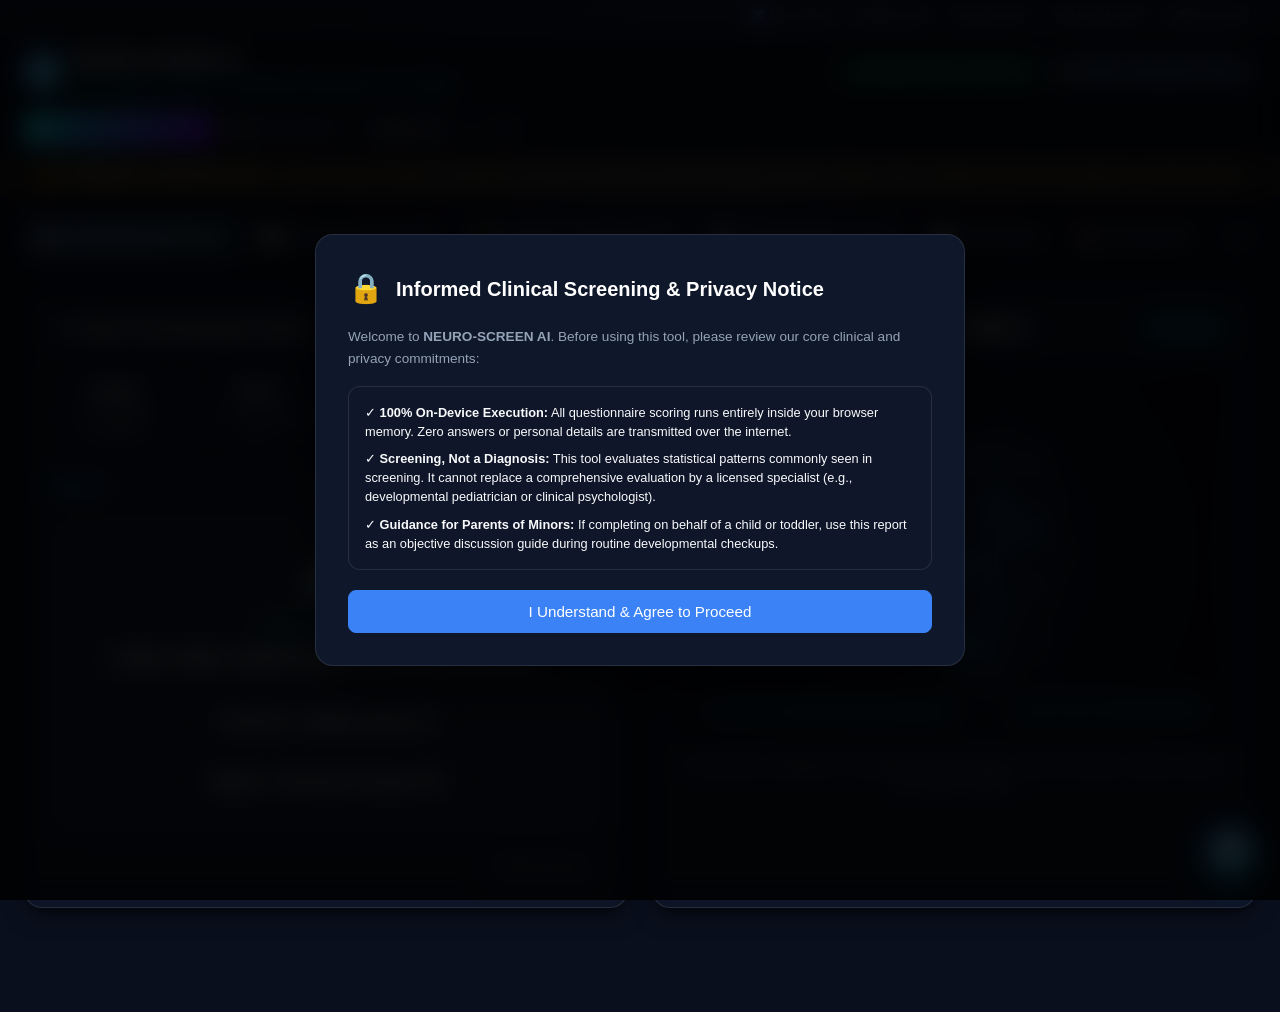
==== commit 971c459f: "feat(webapp): build ultra-modern dark-mode NeuroTriage ML web application" ====
--- a/webapp/index.html
+++ b/webapp/index.html
@@ -78,6 +78,9 @@
       </div>
 
       <div class="header-controls">
+        <a href="neurotriage.html" class="btn-control" style="background: linear-gradient(135deg, #00F2FE, #7F00FF); color: #0A0E17; font-weight: 800; border: none; text-decoration: none; display: inline-flex; align-items: center; gap: 0.4rem; padding: 0.4rem 0.8rem; border-radius: 6px; box-shadow: 0 0 15px rgba(0,242,254,0.3); font-size: 0.78rem;">
+          ⚡ Launch NeuroTriage ML
+        </a>
         <button id="btn-sensory-mode" class="btn-control" title="Toggle Calm / Sensory-Friendly Mode">
           🕊️ <span id="txt-sensory-mode">Sensory Mode</span>
         </button>
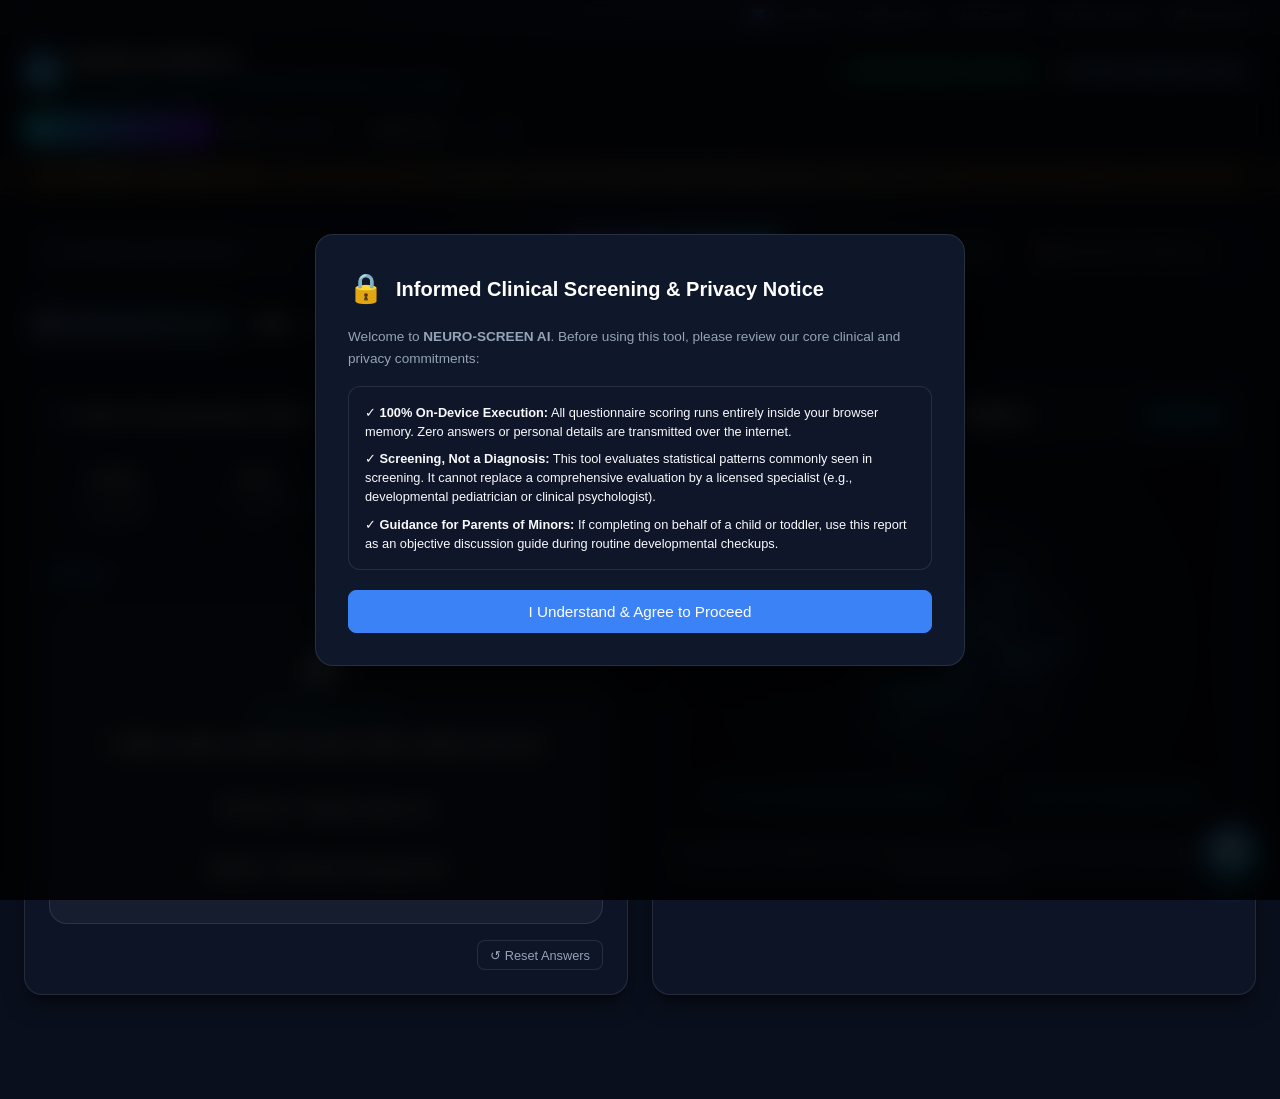
==== commit 3bc45755: "refactor(webapp): gate results screen, role-based persona navigation, plain-language translations, a" ====
--- a/webapp/index.html
+++ b/webapp/index.html
@@ -105,61 +105,84 @@
   </div>
 
   <main class="main-wrapper" id="main-content">
-    <!-- Navigation Tabs -->
+    <!-- Audience Persona Toggle (Refactored Navigation) -->
+    <div class="persona-selector-container">
+      <div class="persona-label">
+        <span>👤</span> <span>Audience Workspace:</span>
+      </div>
+      <div class="persona-toggle-group" role="radiogroup" aria-label="Audience View">
+        <button type="button" class="btn-persona active" data-persona="caregiver">
+          👨‍👩‍👧 Caregiver & Individual View
+        </button>
+        <button type="button" class="btn-persona" data-persona="clinician">
+          🩺 Clinician & Research Suite
+        </button>
+        <button type="button" class="btn-persona" data-persona="reference">
+          📚 Educational & Reference
+        </button>
+      </div>
+    </div>
+
+    <!-- Navigation Tabs (Grouped by Audience) -->
     <nav class="nav-tabs-container" role="tablist">
-      <button class="tab-btn active" data-tab="tab-screening" role="tab">
+      <!-- Caregiver & Individual Group -->
+      <button class="tab-btn active" data-tab="tab-screening" data-group="caregiver" role="tab">
         📋 <span id="nav-screening">Screening Questionnaire</span>
       </button>
-      <button class="tab-btn" data-tab="tab-results" role="tab">
+      <button class="tab-btn" data-tab="tab-results" data-group="caregiver" role="tab">
         📊 <span id="nav-results">Results & Explainability</span>
       </button>
-      <button class="tab-btn" data-tab="tab-profile" role="tab">
+      <button class="tab-btn" data-tab="tab-profile" data-group="caregiver" role="tab">
         🧩 <span id="nav-profile">Strengths & Support Profile</span>
       </button>
-      <button class="tab-btn" data-tab="tab-help" role="tab">
+      <button class="tab-btn" data-tab="tab-help" data-group="caregiver" role="tab">
         🏥 <span id="nav-help">Find Help (India & World)</span>
       </button>
-      <button class="tab-btn" data-tab="tab-history" role="tab">
+
+      <!-- Clinician & Research Suite Group -->
+      <button class="tab-btn" data-tab="tab-clinician" data-group="clinician" role="tab" style="display: none;">
+        🩺 <span id="nav-clinician">Clinician Mode</span>
+      </button>
+      <button class="tab-btn" data-tab="tab-brain-explorer" data-group="clinician" role="tab" style="display: none;">
+        🔬 <span id="nav-brain-explorer">Brain Explorer</span>
+      </button>
+      <button class="tab-btn" data-tab="tab-arena" data-group="clinician" role="tab" style="display: none;">
+        ⚔️ <span id="nav-arena">Experiment Arena</span>
+      </button>
+      <button class="tab-btn" data-tab="tab-disagreement" data-group="clinician" role="tab" style="display: none;">
+        🔀 <span id="nav-disagreement">Model vs Model</span>
+      </button>
+      <button class="tab-btn" data-tab="tab-detector" data-group="clinician" role="tab" style="display: none;">
+        🛡️ <span id="nav-detector">Leakage Detector</span>
+      </button>
+      <button class="tab-btn" data-tab="tab-leaderboard" data-group="clinician" role="tab" style="display: none;">
+        🏆 <span id="nav-leaderboard">Honest Leaderboard</span>
+      </button>
+      <button class="tab-btn" data-tab="tab-monitoring" data-group="clinician" role="tab" style="display: none;">
+        📡 <span id="nav-monitoring">Model Monitoring & Drift</span>
+      </button>
+      <button class="tab-btn" data-tab="tab-batch" data-group="clinician" role="tab" style="display: none;">
+        📁 <span id="nav-batch">Batch CSV</span>
+      </button>
+
+      <!-- Educational & Reference Group -->
+      <button class="tab-btn" data-tab="tab-learning" data-group="reference" role="tab" style="display: none;">
+        📚 <span id="nav-learning">Learning Hub</span>
+      </button>
+      <button class="tab-btn" data-tab="tab-robustness" data-group="reference" role="tab" style="display: none;">
+        🛡️ <span id="nav-robustness">Robustness & Controls</span>
+      </button>
+      <button class="tab-btn" data-tab="tab-efficiency" data-group="reference" role="tab" style="display: none;">
+        📈 <span id="nav-efficiency">Data Efficiency</span>
+      </button>
+      <button class="tab-btn" data-tab="tab-negative" data-group="reference" role="tab" style="display: none;">
+        💡 <span id="nav-negative">What Didn't Work</span>
+      </button>
+      <button class="tab-btn" data-tab="tab-transparency" data-group="reference" role="tab" style="display: none;">
+        ⚖️ <span id="nav-transparency">Transparency</span>
+      </button>
+      <button class="tab-btn" data-tab="tab-history" data-group="reference" role="tab" style="display: none;">
         🕒 <span id="nav-history">Local History</span>
-      </button>
-      <button class="tab-btn" data-tab="tab-learning" role="tab">
-        📚 <span id="nav-learning">Learning Hub</span>
-      </button>
-      <button class="tab-btn" data-tab="tab-clinician" role="tab">
-        🩺 <span id="nav-clinician">Clinician Mode</span>
-      </button>
-      <button class="tab-btn" data-tab="tab-brain-explorer" role="tab">
-        🔬 <span id="nav-brain-explorer">Brain Explorer</span>
-      </button>
-      <button class="tab-btn" data-tab="tab-arena" role="tab">
-        ⚔️ <span id="nav-arena">Experiment Arena</span>
-      </button>
-      <button class="tab-btn" data-tab="tab-disagreement" role="tab">
-        🔀 <span id="nav-disagreement">Model vs Model</span>
-      </button>
-      <button class="tab-btn" data-tab="tab-efficiency" role="tab">
-        📈 <span id="nav-efficiency">Data Efficiency</span>
-      </button>
-      <button class="tab-btn" data-tab="tab-robustness" role="tab">
-        🛡️ <span id="nav-robustness">Robustness & Controls</span>
-      </button>
-      <button class="tab-btn" data-tab="tab-negative" role="tab">
-        💡 <span id="nav-negative">What Didn't Work</span>
-      </button>
-      <button class="tab-btn" data-tab="tab-detector" role="tab">
-        🛡️ <span id="nav-detector">Leakage Detector</span>
-      </button>
-      <button class="tab-btn" data-tab="tab-leaderboard" role="tab">
-        🏆 <span id="nav-leaderboard">Honest Leaderboard</span>
-      </button>
-      <button class="tab-btn" data-tab="tab-monitoring" role="tab">
-        📡 <span id="nav-monitoring">Model Monitoring & Drift</span>
-      </button>
-      <button class="tab-btn" data-tab="tab-transparency" role="tab">
-        ⚖️ <span id="nav-transparency">Transparency</span>
-      </button>
-      <button class="tab-btn" data-tab="tab-batch" role="tab">
-        📁 <span id="nav-batch">Batch CSV</span>
       </button>
     </nav>
 
@@ -248,117 +271,161 @@
 
     <!-- Tab 2: Results & Explainability -->
     <section id="tab-results" class="tab-panel">
-      <!-- Answer Quality Warning Banner -->
-      <div id="data-quality-banner" style="display: none; background: rgba(245, 158, 11, 0.12); border: 1px solid rgba(245, 158, 11, 0.35); border-radius: var(--radius-md); padding: 0.85rem 1.25rem; margin-bottom: 1.5rem;">
-        <div style="display: flex; align-items: center; gap: 0.75rem;">
-          <span style="font-size: 1.4rem;">⚠️</span>
-          <div>
-            <strong style="color: #fde68a; font-size: 0.9rem;" id="data-quality-title">Data Quality Notice</strong>
-            <p style="font-size: 0.8rem; color: #fef3c7; margin-top: 0.2rem;" id="data-quality-desc">
-              Rapid completion or uniform answers detected. Confidence interval has been widened to account for response uncertainty.
-            </p>
-          </div>
-        </div>
-      </div>
-
-      <!-- Audience Perspective Switcher -->
-      <div class="glass-card" style="margin-bottom: 1.5rem; padding: 1rem 1.5rem;">
-        <div style="display: flex; align-items: center; justify-content: space-between; flex-wrap: wrap; gap: 1rem;">
-          <div style="display: flex; align-items: center; gap: 0.5rem;">
-            <span style="font-weight: 700; font-size: 0.9rem; color: #fff;">👁️ Report Perspective:</span>
-            <div style="display: flex; gap: 0.4rem;">
-              <button class="btn-control active perspective-btn" data-perspective="adult">Adult Self-Report</button>
-              <button class="btn-control perspective-btn" data-perspective="caregiver">Parent / Caregiver</button>
-              <button class="btn-control perspective-btn" data-perspective="clinician">Clinician / Specialist</button>
-            </div>
-          </div>
-          <div style="display: flex; align-items: center; gap: 0.5rem;">
-            <span style="font-size: 0.8rem; color: var(--text-secondary);">Response Integrity:</span>
-            <span id="badge-data-quality" class="badge badge-trained">✓ High Integrity (38s)</span>
-          </div>
-        </div>
-      </div>
-
-      <div class="grid-2col">
-        <!-- Left: Calibrated Risk Gauge & Perspective Content -->
-        <div class="glass-card gauge-card">
-          <div class="card-header" style="width: 100%;">
-            <h3 class="card-title">
-              <span>📊</span> <span id="lbl-calibrated-gauge">Calibrated Screening Likelihood</span>
-            </h3>
-            <span class="badge badge-privacy">Conformal 90% Bound</span>
-          </div>
-
-          <div id="risk-gauge-circle" class="gauge-circle" style="--gauge-pct: 42;">
-            <div class="gauge-inner">
-              <span id="risk-gauge-value" class="gauge-value">42%</span>
-              <span id="risk-gauge-subtext" class="gauge-label">Screening Risk</span>
-            </div>
-          </div>
-
-          <div id="conformal-status-banner" class="conformal-banner conformal-certain">
-            <strong>Screening Assessment:</strong> <span id="txt-conformal-desc">Your answers indicate a trait pattern typical for preliminary screening.</span>
-          </div>
-
-          <div id="perspective-narrative-box" style="margin-top: 1.25rem; font-size: 0.85rem; color: var(--text-secondary); text-align: left; width: 100%; line-height: 1.6; background: rgba(15, 23, 42, 0.5); border: 1px solid var(--border-subtle); border-radius: var(--radius-md); padding: 1rem;">
-          </div>
-
-          <div style="margin-top: 1rem; font-size: 0.85rem; color: var(--text-secondary); text-align: left; width: 100%;">
-            <p><strong>95% Bootstrap Confidence Interval:</strong> <span id="txt-ci-range">[38.2% – 46.1%]</span></p>
-          </div>
-
-          <div style="margin-top: 1.25rem; background: rgba(99, 102, 241, 0.1); border: 1px solid rgba(99, 102, 241, 0.3); border-radius: var(--radius-md); padding: 1rem; text-align: left; width: 100%;">
-            <strong style="color: #c7d2fe; font-size: 0.85rem; display: flex; align-items: center; gap: 0.4rem;">
-              <span>ℹ️</span> What This Result Does NOT Mean:
-            </strong>
-            <ul style="font-size: 0.78rem; color: #e0e7ff; margin-top: 0.5rem; padding-left: 1.2rem; line-height: 1.5;">
-              <li>Does <strong>NOT</strong> confirm or rule out an autism diagnosis.</li>
-              <li>Does <strong>NOT</strong> indicate severity level (e.g. "Level 1/2/3") or cognitive ability.</li>
-              <li>Does <strong>NOT</strong> replace clinical developmental observation (ADOS-2, ADI-R).</li>
-              <li>Traits can overlap with ADHD, sensory sensitivity, giftedness, or social anxiety.</li>
-            </ul>
-          </div>
-
-          <div style="display: flex; gap: 0.5rem; width: 100%; margin-top: 1.5rem;">
-            <button id="btn-export-pdf" class="btn-control active" style="flex: 2; justify-content: center; padding: 0.75rem;">
-              📄 Doctor Summary (PDF)
-            </button>
-            <button id="btn-save-to-history" class="btn-control" style="flex: 1; justify-content: center; padding: 0.75rem;">
-              💾 Save
-            </button>
-          </div>
-        </div>
-
-        <!-- Right: Explainability, Counterfactual & What-If -->
-        <div class="glass-card">
-          <div class="card-header">
-            <h3 class="card-title">
-              <span>🔬</span> <span id="lbl-shap-importance">Explainability & Counterfactual Analysis</span>
-            </h3>
-            <span class="badge" style="background: rgba(99, 102, 241, 0.2); color: #a5b4fc;">SHAP + Perturbations</span>
-          </div>
-
-          <div id="counterfactual-box" style="background: rgba(6, 182, 212, 0.1); border: 1px solid rgba(6, 182, 212, 0.3); border-radius: var(--radius-md); padding: 0.9rem; margin-bottom: 1.25rem;">
-            <strong style="color: #67e8f9; font-size: 0.85rem;">🔄 Counterfactual Insight ("What Would Change This Result"):</strong>
-            <p id="counterfactual-text" style="font-size: 0.8rem; color: #cffafe; margin-top: 0.3rem;">
-              Analyzing minimum question flips required to change the screening classification...
-            </p>
-          </div>
-
-          <div style="background: rgba(30, 41, 59, 0.5); border: 1px solid var(--border-subtle); border-radius: var(--radius-md); padding: 0.9rem; margin-bottom: 1.25rem;">
-            <strong style="color: #fff; font-size: 0.85rem;">🎯 How Confident Is The Model and Why?</strong>
-            <div id="confidence-why-text" style="font-size: 0.78rem; color: var(--text-secondary); margin-top: 0.4rem; line-height: 1.5;">
-              Loading model certainty profile...
-            </div>
-          </div>
-
-          <p style="font-size: 0.8rem; color: var(--text-secondary); margin-bottom: 0.75rem;">
-            Interactive What-If Editor: Toggle answers below in real-time to observe counterfactual changes:
-          </p>
-
-          <div id="what-if-controls-container" class="shap-bar-container">
-          </div>
-        </div>
+      <!-- Empty State Card (Visible when assessment is pending) -->
+      <div id="results-empty-state" class="results-empty-card">
+        <div class="results-empty-icon">📋</div>
+        <h3 class="results-empty-title">No Assessment Recorded Yet</h3>
+        <p class="results-empty-desc">
+          To view calibrated screening likelihood, personalized strengths insights, and explainability breakdowns, please complete the 10-question screening questionnaire or upload connectome data in research mode.
+        </p>
+        <button type="button" id="btn-start-screening-cta" class="btn-start-cta">
+          Start 10-Question Screening →
+        </button>
+      </div>
+
+      <!-- Calculated Results Container (Initially gated until assessment is completed) -->
+      <div id="results-calculated-container" style="display: none;">
+        <!-- Answer Quality Warning Banner -->
+        <div id="data-quality-banner" style="display: none; background: rgba(245, 158, 11, 0.12); border: 1px solid rgba(245, 158, 11, 0.35); border-radius: var(--radius-md); padding: 0.85rem 1.25rem; margin-bottom: 1.5rem;">
+          <div style="display: flex; align-items: center; gap: 0.75rem;">
+            <span style="font-size: 1.4rem;">⚠️</span>
+            <div>
+              <strong style="color: #fde68a; font-size: 0.9rem;" id="data-quality-title">Data Quality Notice</strong>
+              <p style="font-size: 0.8rem; color: #fef3c7; margin-top: 0.2rem;" id="data-quality-desc">
+                Rapid completion or uniform answers detected. Confidence interval has been widened to account for response uncertainty.
+              </p>
+            </div>
+          </div>
+        </div>
+
+        <!-- Audience Perspective Switcher -->
+        <div class="glass-card" style="margin-bottom: 1.5rem; padding: 1rem 1.5rem;">
+          <div style="display: flex; align-items: center; justify-content: space-between; flex-wrap: wrap; gap: 1rem;">
+            <div style="display: flex; align-items: center; gap: 0.5rem;">
+              <span style="font-weight: 700; font-size: 0.9rem; color: #fff;">👁️ Report Perspective:</span>
+              <div style="display: flex; gap: 0.4rem;">
+                <button class="btn-control active perspective-btn" data-perspective="adult">Adult Self-Report</button>
+                <button class="btn-control perspective-btn" data-perspective="caregiver">Parent / Caregiver</button>
+                <button class="btn-control perspective-btn" data-perspective="clinician">Clinician / Specialist</button>
+              </div>
+            </div>
+            <div style="display: flex; align-items: center; gap: 0.5rem;">
+              <span style="font-size: 0.8rem; color: var(--text-secondary);">Response Integrity:</span>
+              <span id="badge-data-quality" class="badge badge-trained">✓ High Integrity (38s)</span>
+            </div>
+          </div>
+        </div>
+
+        <div class="grid-2col">
+          <!-- Left: Calibrated Risk Gauge & Perspective Content -->
+          <div class="glass-card gauge-card">
+            <!-- Observational Screening Aid Advisory Callout -->
+            <div class="screening-aid-advisory">
+              <div style="display: flex; align-items: center; gap: 0.5rem; margin-bottom: 0.35rem;">
+                <span style="font-size: 1.1rem;">🩺</span>
+                <strong style="color: #c7d2fe; font-size: 0.85rem;">Observational Screening Aid Only</strong>
+              </div>
+              <p style="font-size: 0.78rem; color: #e0e7ff; line-height: 1.5; margin: 0;">
+                This assessment evaluates self-reported trait patterns against clinical screening baselines. It <strong>DOES NOT</strong> provide a medical diagnosis of Autism Spectrum Disorder. Clinical evaluation by a qualified specialist using standardized diagnostic instruments (such as ADOS-2 and ADI-R) is required for formal diagnosis.
+              </p>
+            </div>
+
+            <div class="card-header" style="width: 100%;">
+              <h3 class="card-title">
+                <span>📊</span> <span id="lbl-calibrated-gauge">Calibrated Screening Likelihood</span>
+              </h3>
+              <span class="badge badge-privacy" id="badge-conformal-reliability">Conformal 90% Bound</span>
+            </div>
+
+            <div id="risk-gauge-circle" class="gauge-circle" style="--gauge-pct: 42;">
+              <div class="gauge-inner">
+                <span id="risk-gauge-value" class="gauge-value">42%</span>
+                <span id="risk-gauge-subtext" class="gauge-label">Screening Risk</span>
+              </div>
+            </div>
+
+            <div id="conformal-status-banner" class="conformal-banner conformal-certain">
+              <strong>Screening Assessment:</strong> <span id="txt-conformal-desc">Your answers indicate a trait pattern typical for preliminary screening.</span>
+            </div>
+
+            <div id="perspective-narrative-box" style="margin-top: 1.25rem; font-size: 0.85rem; color: var(--text-secondary); text-align: left; width: 100%; line-height: 1.6; background: rgba(15, 23, 42, 0.5); border: 1px solid var(--border-subtle); border-radius: var(--radius-md); padding: 1rem;">
+            </div>
+
+            <div style="margin-top: 1rem; font-size: 0.85rem; color: var(--text-secondary); text-align: left; width: 100%;">
+              <p><strong>95% Bootstrap Confidence Interval:</strong> <span id="txt-ci-range">[38.2% – 46.1%]</span></p>
+            </div>
+
+            <div style="margin-top: 1.25rem; background: rgba(99, 102, 241, 0.1); border: 1px solid rgba(99, 102, 241, 0.3); border-radius: var(--radius-md); padding: 1rem; text-align: left; width: 100%;">
+              <strong style="color: #c7d2fe; font-size: 0.85rem; display: flex; align-items: center; gap: 0.4rem;">
+                <span>ℹ️</span> What This Result Does NOT Mean:
+              </strong>
+              <ul style="font-size: 0.78rem; color: #e0e7ff; margin-top: 0.5rem; padding-left: 1.2rem; line-height: 1.5;">
+                <li>Does <strong>NOT</strong> confirm or rule out an autism diagnosis.</li>
+                <li>Does <strong>NOT</strong> indicate severity level (e.g. "Level 1/2/3") or cognitive ability.</li>
+                <li>Does <strong>NOT</strong> replace clinical developmental observation (ADOS-2, ADI-R).</li>
+                <li>Traits can overlap with ADHD, sensory sensitivity, giftedness, or social anxiety.</li>
+              </ul>
+            </div>
+
+            <div style="display: flex; gap: 0.5rem; width: 100%; margin-top: 1.5rem;">
+              <button id="btn-export-pdf" class="btn-control active" style="flex: 2; justify-content: center; padding: 0.75rem;">
+                📄 Doctor Summary (PDF)
+              </button>
+              <button id="btn-save-to-history" class="btn-control" style="flex: 1; justify-content: center; padding: 0.75rem;">
+                💾 Save
+              </button>
+            </div>
+          </div>
+
+          <!-- Right: Explainability, Counterfactual & What-If -->
+          <div class="glass-card">
+            <div class="card-header">
+              <h3 class="card-title">
+                <span>🔬</span> <span id="lbl-shap-importance">Explainability & Counterfactual Analysis</span>
+              </h3>
+              <span class="badge" id="badge-shap-counterfactual" style="background: rgba(99, 102, 241, 0.2); color: #a5b4fc;">SHAP + Perturbations</span>
+            </div>
+
+            <div id="counterfactual-box" style="background: rgba(6, 182, 212, 0.1); border: 1px solid rgba(6, 182, 212, 0.3); border-radius: var(--radius-md); padding: 0.9rem; margin-bottom: 1.25rem;">
+              <strong style="color: #67e8f9; font-size: 0.85rem;">🔄 Counterfactual Insight ("What Would Change This Result"):</strong>
+              <p id="counterfactual-text" style="font-size: 0.8rem; color: #cffafe; margin-top: 0.3rem;">
+                Analyzing minimum question flips required to change the screening classification...
+              </p>
+            </div>
+
+            <div style="background: rgba(30, 41, 59, 0.5); border: 1px solid var(--border-subtle); border-radius: var(--radius-md); padding: 0.9rem; margin-bottom: 1.25rem;">
+              <strong style="color: #fff; font-size: 0.85rem;">🎯 How Confident Is The Model and Why?</strong>
+              <div id="confidence-why-text" style="font-size: 0.78rem; color: var(--text-secondary); margin-top: 0.4rem; line-height: 1.5;">
+                Loading model certainty profile...
+              </div>
+            </div>
+
+            <p style="font-size: 0.8rem; color: var(--text-secondary); margin-bottom: 0.75rem;">
+              Interactive What-If Editor: Toggle answers below in real-time to observe counterfactual changes:
+            </p>
+
+            <div id="what-if-controls-container" class="what-if-cards-list">
+            </div>
+          </div>
+        </div>
+
+        <!-- Technical Details / Research Telemetry Expandable Accordion -->
+        <details class="technical-telemetry-accordion" id="telemetry-accordion">
+          <summary>
+            <span>🔬</span> <span>Technical Details / Research Telemetry (Click to Expand)</span>
+          </summary>
+          <div class="telemetry-body" id="telemetry-content">
+            <div style="display: grid; grid-template-columns: repeat(auto-fit, minmax(200px, 1fr)); gap: 1rem; margin-bottom: 0.75rem;">
+              <div><strong>Method:</strong> Split-Conformal Predictor (LAC & APS)</div>
+              <div><strong>Coverage Guarantee:</strong> Nominal 90% (&alpha; = 0.10)</div>
+              <div><strong>Calibration:</strong> Platt Temperature Scaling</div>
+              <div><strong>Feature Set:</strong> Non-Tautological Baseline</div>
+            </div>
+            <p>
+              In our full benchmark audit ($N=854$, 20 clinical sites), uncalibrated models force a binary classification on all subjects. Conformal prediction constructs predictive sets $C_{\alpha}(x) \subseteq \{0, 1\}$ that satisfy valid finite-sample marginal coverage: $P(Y \in C_{\alpha}(X)) \ge 1 - \alpha$. When response uncertainty is high, the model outputs $\{0, 1\}$, referring the case for multidisciplinary specialist triage.
+            </p>
+          </div>
+        </details>
       </div>
     </section>
 
--- a/webapp/style.css
+++ b/webapp/style.css
@@ -871,3 +871,335 @@
 [dir="rtl"] .data-table {
   text-align: right;
 }
+
+/* ==========================================================================
+   REFACTORED UX & CLINICAL INFORMATICS ENHANCEMENTS
+   ========================================================================== */
+
+/* 1. Persona Navigation & Audience Separation */
+.persona-selector-container {
+  display: flex;
+  align-items: center;
+  justify-content: space-between;
+  flex-wrap: wrap;
+  gap: 1rem;
+  background: rgba(15, 23, 42, 0.7);
+  border: 1px solid rgba(255, 255, 255, 0.08);
+  border-radius: var(--radius-lg);
+  padding: 0.65rem 1.25rem;
+  margin-bottom: 1.25rem;
+  backdrop-filter: blur(12px);
+}
+
+.persona-label {
+  font-size: 0.82rem;
+  font-weight: 700;
+  color: #94a3b8;
+  display: flex;
+  align-items: center;
+  gap: 0.4rem;
+  text-transform: uppercase;
+  letter-spacing: 0.05em;
+}
+
+.persona-toggle-group {
+  display: flex;
+  gap: 0.5rem;
+  background: rgba(10, 14, 23, 0.6);
+  padding: 0.3rem;
+  border-radius: var(--radius-md);
+  border: 1px solid rgba(255, 255, 255, 0.05);
+}
+
+.btn-persona {
+  display: inline-flex;
+  align-items: center;
+  gap: 0.5rem;
+  padding: 0.5rem 1rem;
+  border-radius: var(--radius-sm);
+  background: transparent;
+  border: 1px solid transparent;
+  color: #94a3b8;
+  font-size: 0.82rem;
+  font-weight: 600;
+  cursor: pointer;
+  transition: all 0.2s cubic-bezier(0.16, 1, 0.3, 1);
+  white-space: nowrap;
+}
+
+.btn-persona:hover {
+  color: #fff;
+  background: rgba(255, 255, 255, 0.04);
+}
+
+.btn-persona.active {
+  background: linear-gradient(135deg, #4f46e5, #06b6d4);
+  color: #fff;
+  font-weight: 700;
+  border-color: rgba(255, 255, 255, 0.2);
+  box-shadow: 0 4px 14px rgba(79, 70, 229, 0.35);
+}
+
+/* 2. Results Gated Empty State */
+.results-empty-card {
+  text-align: center;
+  padding: 3.5rem 2rem;
+  max-width: 680px;
+  margin: 1.5rem auto;
+  background: rgba(17, 24, 39, 0.65);
+  border: 1px solid rgba(255, 255, 255, 0.08);
+  border-radius: var(--radius-xl);
+  backdrop-filter: blur(16px);
+  box-shadow: 0 10px 30px rgba(0, 0, 0, 0.4);
+}
+
+.results-empty-icon {
+  font-size: 3.2rem;
+  margin-bottom: 1rem;
+  opacity: 0.9;
+  display: inline-block;
+  animation: float-icon 3s ease-in-out infinite;
+}
+
+@keyframes float-icon {
+  0%, 100% { transform: translateY(0); }
+  50% { transform: translateY(-6px); }
+}
+
+.results-empty-title {
+  font-size: 1.4rem;
+  font-weight: 800;
+  color: #fff;
+  margin-bottom: 0.75rem;
+  letter-spacing: -0.01em;
+}
+
+.results-empty-desc {
+  font-size: 0.9rem;
+  color: #94a3b8;
+  line-height: 1.6;
+  max-width: 520px;
+  margin: 0 auto 1.75rem;
+}
+
+.btn-start-cta {
+  display: inline-flex;
+  align-items: center;
+  gap: 0.5rem;
+  padding: 0.85rem 1.85rem;
+  font-size: 0.95rem;
+  font-weight: 700;
+  color: #fff;
+  background: linear-gradient(135deg, #6366f1, #06b6d4);
+  border: none;
+  border-radius: var(--radius-md);
+  cursor: pointer;
+  box-shadow: 0 4px 20px rgba(99, 102, 241, 0.4);
+  transition: all 0.25s ease;
+}
+
+.btn-start-cta:hover {
+  transform: translateY(-2px);
+  box-shadow: 0 6px 24px rgba(99, 102, 241, 0.6);
+}
+
+/* 3. De-Emphasized Observational Gauge & Advisory Banner */
+.screening-aid-advisory {
+  background: rgba(99, 102, 241, 0.08);
+  border: 1px solid rgba(99, 102, 241, 0.25);
+  border-radius: var(--radius-md);
+  padding: 0.9rem 1.25rem;
+  margin-bottom: 1.25rem;
+  text-align: left;
+  width: 100%;
+}
+
+.gauge-circle {
+  width: 160px;
+  height: 160px;
+  border-radius: 50%;
+  background: conic-gradient(#6366f1 calc(var(--gauge-pct, 0) * 1%), rgba(255, 255, 255, 0.08) 0);
+  display: flex;
+  align-items: center;
+  justify-content: center;
+  position: relative;
+  margin-bottom: 1rem;
+  box-shadow: 0 4px 20px rgba(0, 0, 0, 0.35);
+  border: 1px solid rgba(255, 255, 255, 0.08);
+}
+
+.gauge-inner {
+  width: 124px;
+  height: 124px;
+  border-radius: 50%;
+  background: rgba(15, 23, 42, 0.95);
+  display: flex;
+  flex-direction: column;
+  align-items: center;
+  justify-content: center;
+}
+
+.gauge-value {
+  font-size: 1.9rem;
+  font-weight: 800;
+  color: #f8fafc;
+  line-height: 1;
+}
+
+.gauge-label {
+  font-size: 0.7rem;
+  color: #94a3b8;
+  text-transform: uppercase;
+  font-weight: 600;
+  margin-top: 0.3rem;
+  letter-spacing: 0.03em;
+}
+
+/* 4. Non-Truncated What-If Responsive Cards */
+.what-if-cards-list {
+  display: flex;
+  flex-direction: column;
+  gap: 0.75rem;
+  max-height: 480px;
+  overflow-y: auto;
+  padding-right: 0.35rem;
+}
+
+.what-if-card {
+  background: rgba(30, 41, 59, 0.45);
+  border: 1px solid rgba(255, 255, 255, 0.07);
+  border-radius: var(--radius-md);
+  padding: 0.85rem 1rem;
+  transition: all 0.2s ease;
+  display: flex;
+  flex-direction: column;
+  gap: 0.5rem;
+}
+
+.what-if-card:hover {
+  background: rgba(30, 41, 59, 0.75);
+  border-color: rgba(99, 102, 241, 0.3);
+}
+
+.what-if-card-header {
+  display: flex;
+  align-items: center;
+  justify-content: space-between;
+  gap: 0.75rem;
+}
+
+.what-if-tag-wrap {
+  display: flex;
+  align-items: center;
+  gap: 0.5rem;
+  flex-wrap: wrap;
+}
+
+.what-if-badge {
+  font-family: var(--font-mono);
+  font-size: 0.7rem;
+  font-weight: 700;
+  color: #38bdf8;
+  background: rgba(56, 189, 248, 0.12);
+  padding: 0.15rem 0.45rem;
+  border-radius: 4px;
+}
+
+.what-if-influence {
+  font-size: 0.72rem;
+  font-weight: 600;
+  border-radius: 4px;
+  padding: 0.15rem 0.45rem;
+}
+
+.what-if-influence.pos {
+  color: #fca5a5;
+  background: rgba(239, 68, 68, 0.12);
+}
+
+.what-if-influence.neg {
+  color: #86efac;
+  background: rgba(34, 197, 94, 0.12);
+}
+
+.what-if-toggle-label {
+  display: inline-flex;
+  align-items: center;
+  gap: 0.4rem;
+  font-size: 0.75rem;
+  font-weight: 600;
+  color: #cbd5e1;
+  cursor: pointer;
+  user-select: none;
+}
+
+.what-if-checkbox {
+  width: 16px;
+  height: 16px;
+  cursor: pointer;
+  accent-color: #6366f1;
+}
+
+.what-if-question-text {
+  font-size: 0.82rem;
+  color: #e2e8f0;
+  line-height: 1.45;
+  white-space: normal;
+  word-break: break-word;
+}
+
+.what-if-bar-track {
+  height: 4px;
+  background: rgba(255, 255, 255, 0.06);
+  border-radius: 2px;
+  overflow: hidden;
+  width: 100%;
+}
+
+.what-if-bar-fill {
+  height: 100%;
+  border-radius: 2px;
+  transition: width 0.3s ease;
+}
+
+.what-if-bar-fill.pos {
+  background: linear-gradient(90deg, #f43f5e, #fb7185);
+}
+
+.what-if-bar-fill.neg {
+  background: linear-gradient(90deg, #10b981, #34d399);
+}
+
+/* 5. Technical Telemetry Accordion */
+.technical-telemetry-accordion {
+  margin-top: 1.5rem;
+  background: rgba(15, 23, 42, 0.65);
+  border: 1px solid rgba(255, 255, 255, 0.08);
+  border-radius: var(--radius-md);
+  padding: 0.85rem 1.25rem;
+}
+
+.technical-telemetry-accordion summary {
+  cursor: pointer;
+  font-weight: 700;
+  color: #38bdf8;
+  font-size: 0.82rem;
+  display: flex;
+  align-items: center;
+  gap: 0.5rem;
+  user-select: none;
+  outline: none;
+}
+
+.technical-telemetry-accordion summary:hover {
+  color: #7dd3fc;
+}
+
+.telemetry-body {
+  margin-top: 0.85rem;
+  font-size: 0.78rem;
+  color: #94a3b8;
+  line-height: 1.6;
+  border-top: 1px solid rgba(255, 255, 255, 0.06);
+  padding-top: 0.75rem;
+}
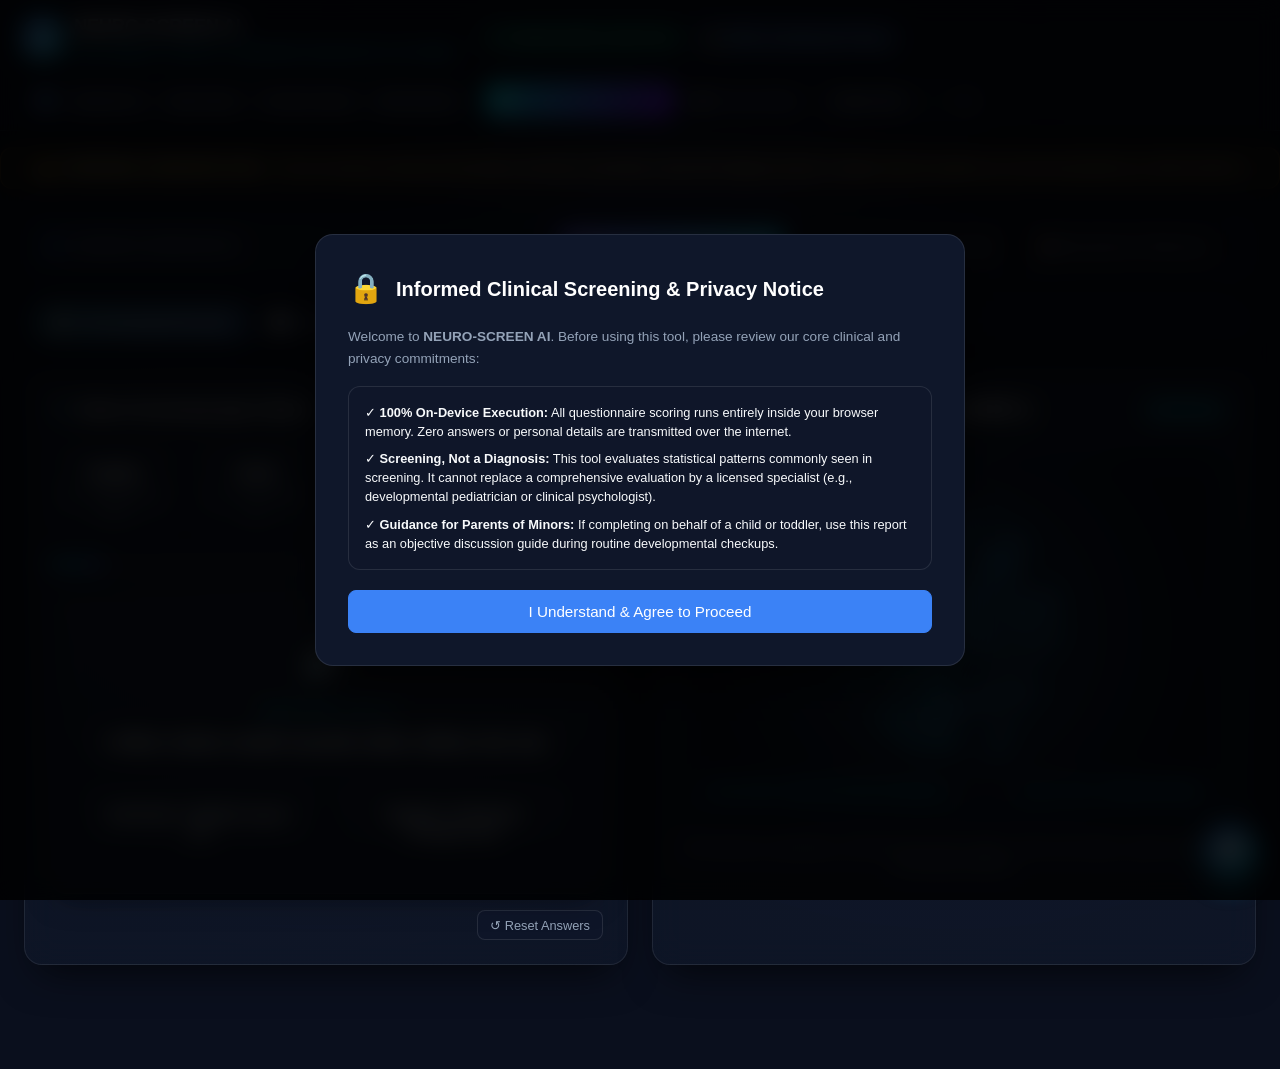
==== commit 998a9326: "feat(ui): overhaul clinical screening app to anti-gravity dark glassmorphic design system" ====
--- a/webapp/index.html
+++ b/webapp/index.html
@@ -44,55 +44,60 @@
     </div>
   </div>
 
-  <!-- Accessibility Toolbar (Phase 3 Item 11) -->
-  <aside class="accessibility-bar" aria-label="Accessibility Options">
-    <span style="color: var(--text-muted);">♿ Accessibility:</span>
-    <button id="btn-dyslexia-font" class="btn-control" style="padding: 0.2rem 0.5rem; font-size: 0.7rem;">Dyslexia Font</button>
-    <button id="btn-high-contrast" class="btn-control" style="padding: 0.2rem 0.5rem; font-size: 0.7rem;">High Contrast</button>
-    <button id="btn-text-size" class="btn-control" style="padding: 0.2rem 0.5rem; font-size: 0.7rem;">Text Size: Normal</button>
-    <button id="btn-read-aloud" class="btn-control" style="padding: 0.2rem 0.5rem; font-size: 0.7rem;">🔊 Read Aloud</button>
-  </aside>
-
   <!-- Header -->
   <header class="app-header">
     <div class="header-container">
-      <div class="logo-section">
-        <div class="logo-icon">
-          <svg width="22" height="22" viewBox="0 0 24 24" fill="none" stroke="#fff" stroke-width="2">
-            <path d="M12 2a10 10 0 1 0 10 10A10 10 0 0 0 12 2zm1 14.5a1.5 1.5 0 1 1-3 0 1.5 1.5 0 0 1 3 0zm0-5a1.5 1.5 0 1 1-3 0V7a1.5 1.5 0 0 1 3 0z"/>
-          </svg>
-        </div>
-        <div class="logo-text">
-          <h1>NEURO-SCREEN AI</h1>
-          <span id="txt-sub-header">ASD Honest Clinical Screening Research Platform</span>
-        </div>
-      </div>
-
-      <div class="header-badges">
-        <span id="badge-model-status" class="badge badge-trained">
-          <span class="status-dot">●</span> <span id="txt-model-badge">TRAINED MODEL (2026-09-30)</span>
-        </span>
-        <span class="badge badge-privacy">
-          🔒 <span id="txt-privacy-badge">100% Local Browser Privacy</span>
-        </span>
-      </div>
-
-      <div class="header-controls">
-        <a href="neurotriage.html" class="btn-control" style="background: linear-gradient(135deg, #00F2FE, #7F00FF); color: #0A0E17; font-weight: 800; border: none; text-decoration: none; display: inline-flex; align-items: center; gap: 0.4rem; padding: 0.4rem 0.8rem; border-radius: 6px; box-shadow: 0 0 15px rgba(0,242,254,0.3); font-size: 0.78rem;">
-          ⚡ Launch NeuroTriage ML
-        </a>
-        <button id="btn-sensory-mode" class="btn-control" title="Toggle Calm / Sensory-Friendly Mode">
-          🕊️ <span id="txt-sensory-mode">Sensory Mode</span>
-        </button>
-        <div style="display: flex; flex-direction: column; align-items: flex-end;">
-          <select id="select-lang" class="select-control" aria-label="Select Language">
-            <option value="en">English (EN)</option>
-            <option value="hi">हिन्दी (Hindi)</option>
-            <option value="mr">मराठी (Marathi)</option>
-            <option value="es">Español (ES)</option>
-            <option value="ar">العربية (Arabic - RTL)</option>
-          </select>
-          <span id="translation-disclaimer-note" style="font-size: 0.62rem; color: var(--text-muted); display: none;">*Needs native clinical review</span>
+      <div class="header-branding-block">
+        <div class="logo-section">
+          <div class="logo-icon">
+            <svg width="22" height="22" viewBox="0 0 24 24" fill="none" stroke="#fff" stroke-width="2">
+              <path d="M12 2a10 10 0 1 0 10 10A10 10 0 0 0 12 2zm1 14.5a1.5 1.5 0 1 1-3 0 1.5 1.5 0 0 1 3 0zm0-5a1.5 1.5 0 1 1-3 0V7a1.5 1.5 0 0 1 3 0z"/>
+            </svg>
+          </div>
+          <div class="logo-text">
+            <h1>NEURO-SCREEN AI</h1>
+            <span id="txt-sub-header">ASD Honest Clinical Screening Research Platform</span>
+          </div>
+        </div>
+
+        <div class="header-badges">
+          <span id="badge-model-status" class="badge badge-trained">
+            <span class="status-dot">●</span> <span id="txt-model-badge">TRAINED MODEL (2026-09-30)</span>
+          </span>
+          <span class="badge badge-privacy">
+            🔒 <span id="txt-privacy-badge">100% Local Browser Privacy</span>
+          </span>
+        </div>
+      </div>
+
+      <!-- Clean Floating Utility Group at Top-Right -->
+      <div class="header-floating-utilities">
+        <!-- Floating accessibility pill toolbar -->
+        <aside class="accessibility-bar" aria-label="Accessibility Options">
+          <span class="accessibility-label" title="Accessibility Tools">♿</span>
+          <button id="btn-dyslexia-font" class="btn-control access-btn" title="Toggle Dyslexia Font">Dyslexia Font</button>
+          <button id="btn-high-contrast" class="btn-control access-btn" title="Toggle High Contrast">High Contrast</button>
+          <button id="btn-text-size" class="btn-control access-btn" title="Cycle Font Size">Text Size: Normal</button>
+          <button id="btn-read-aloud" class="btn-control access-btn" title="Screen Reader Voice">🔊 Read Aloud</button>
+        </aside>
+
+        <div class="header-controls">
+          <a href="neurotriage.html" class="btn-control" style="background: linear-gradient(135deg, #00F2FE, #7F00FF); color: #0A0E17; font-weight: 800; border: none; text-decoration: none; display: inline-flex; align-items: center; gap: 0.4rem; padding: 0.4rem 0.8rem; border-radius: 6px; box-shadow: 0 0 15px rgba(0,242,254,0.3); font-size: 0.78rem;">
+            ⚡ Launch NeuroTriage ML
+          </a>
+          <button id="btn-sensory-mode" class="btn-control" title="Toggle Calm / Sensory-Friendly Mode">
+            🕊️ <span id="txt-sensory-mode">Sensory Mode</span>
+          </button>
+          <div style="display: flex; flex-direction: column; align-items: flex-end;">
+            <select id="select-lang" class="select-control" aria-label="Select Language">
+              <option value="en">English (EN)</option>
+              <option value="hi">हिन्दी (Hindi)</option>
+              <option value="mr">मराठी (Marathi)</option>
+              <option value="es">Español (ES)</option>
+              <option value="ar">العربية (Arabic - RTL)</option>
+            </select>
+            <span id="translation-disclaimer-note" style="font-size: 0.62rem; color: var(--text-muted); display: none;">*Needs native clinical review</span>
+          </div>
         </div>
       </div>
     </div>
@@ -252,6 +257,9 @@
           </div>
 
           <div id="brain-container" class="brain-canvas-container">
+            <div class="cc200-live-badge">
+              <span class="pulse-green-dot">●</span> CC200 Atlas Live
+            </div>
             <div class="brain-overlay-hud">
               <div class="hud-tag">
                 <span>Active Model: </span><strong id="hud-model-name">Leave-One-Site-Out Baseline</strong>
--- a/webapp/style.css
+++ b/webapp/style.css
@@ -53,6 +53,7 @@
 
 body.sensory-friendly * {
   animation: none !important;
+  transform: none !important;
   transition: background-color 0.1s ease, color 0.1s ease !important;
 }
 
@@ -158,20 +159,36 @@
   position: sticky;
   top: 0;
   z-index: 50;
-  background: rgba(10, 15, 29, 0.9);
-  backdrop-filter: var(--glass-blur);
-  border-bottom: 1px solid var(--border-subtle);
+  background: rgba(10, 15, 29, 0.85);
+  backdrop-filter: blur(16px);
+  -webkit-backdrop-filter: blur(16px);
+  border-bottom: 1px solid rgba(255, 255, 255, 0.08);
   padding: 0.75rem 1.5rem;
+  box-shadow: 0 4px 30px rgba(0, 0, 0, 0.5);
 }
 
 .header-container {
-  max-width: 1350px;
+  max-width: 1400px;
   margin: 0 auto;
   display: flex;
   align-items: center;
   justify-content: space-between;
   flex-wrap: wrap;
-  gap: 1rem;
+  gap: 1.25rem;
+}
+
+.header-branding-block {
+  display: flex;
+  align-items: center;
+  gap: 1.5rem;
+  flex-wrap: wrap;
+}
+
+.header-floating-utilities {
+  display: flex;
+  align-items: center;
+  gap: 0.75rem;
+  flex-wrap: wrap;
 }
 
 .logo-section {
@@ -288,79 +305,121 @@
   outline: none;
 }
 
-/* Accessibility Toolbar */
+/* Accessibility Toolbar Floating Pill Group */
 .accessibility-bar {
-  background: rgba(15, 23, 42, 0.95);
-  border-bottom: 1px solid var(--border-subtle);
-  padding: 0.35rem 1.5rem;
-  font-size: 0.75rem;
-  display: flex;
-  justify-content: flex-end;
-  gap: 0.75rem;
-  align-items: center;
-  flex-wrap: wrap;
-}
-
-/* Clinical Banner */
+  background: rgba(15, 23, 42, 0.65);
+  backdrop-filter: blur(12px);
+  -webkit-backdrop-filter: blur(12px);
+  border: 1px solid rgba(255, 255, 255, 0.08);
+  border-radius: var(--radius-full);
+  padding: 0.25rem 0.5rem;
+  display: flex;
+  align-items: center;
+  gap: 0.35rem;
+  box-shadow: 0 4px 15px rgba(0, 0, 0, 0.25);
+}
+
+.accessibility-label {
+  font-size: 0.8rem;
+  padding: 0 0.25rem;
+  color: var(--accent-cyan);
+}
+
+.access-btn {
+  padding: 0.25rem 0.55rem;
+  font-size: 0.72rem;
+  border-radius: var(--radius-full);
+  background: rgba(255, 255, 255, 0.04);
+  border: 1px solid transparent;
+  color: #cbd5e1;
+  transition: all 0.2s ease;
+}
+
+.access-btn:hover {
+  background: rgba(255, 255, 255, 0.1);
+  color: #ffffff;
+  border-color: rgba(255, 255, 255, 0.15);
+}
+
+/* Clinical Banner - Low-Profile Amber Glass Callout */
 .clinical-disclaimer-banner {
-  background: rgba(245, 158, 11, 0.1);
-  border-bottom: 1px solid rgba(245, 158, 11, 0.25);
-  padding: 0.5rem 1.5rem;
+  background: rgba(245, 158, 11, 0.07);
+  border: 1px solid rgba(245, 158, 11, 0.22);
+  backdrop-filter: blur(12px);
+  -webkit-backdrop-filter: blur(12px);
+  border-radius: var(--radius-md);
+  padding: 0.65rem 1.25rem;
+  margin: 1rem auto 0.5rem auto;
+  max-width: 1400px;
   font-size: 0.8rem;
+  line-height: 1.5;
   color: #fde68a;
   display: flex;
   align-items: center;
   justify-content: center;
-  gap: 0.5rem;
+  gap: 0.6rem;
   text-align: center;
+  box-shadow: 0 4px 20px -2px rgba(0, 0, 0, 0.35), inset 0 1px 0 rgba(254, 240, 138, 0.1);
 }
 
 /* Main Container & Layout */
 .main-wrapper {
-  max-width: 1350px;
+  max-width: 1400px;
   margin: 1.5rem auto;
   padding: 0 1.5rem 5rem 1.5rem;
   position: relative;
   z-index: 10;
 }
 
-/* Nav Tabs */
+/* Nav Tabs Floating Pill Container */
 .nav-tabs-container {
   display: flex;
   align-items: center;
   gap: 0.4rem;
-  border-bottom: 1px solid var(--border-subtle);
-  padding-bottom: 0.5rem;
+  padding: 0.4rem 0.6rem;
   margin-bottom: 1.5rem;
   overflow-x: auto;
+  scrollbar-width: none; /* Firefox */
+  -ms-overflow-style: none; /* IE and Edge */
+  background: rgba(15, 23, 42, 0.55);
+  backdrop-filter: blur(12px);
+  -webkit-backdrop-filter: blur(12px);
+  border: 1px solid rgba(255, 255, 255, 0.08);
+  border-radius: var(--radius-full);
+  box-shadow: 0 10px 25px -5px rgba(0, 0, 0, 0.4), inset 0 1px 0 rgba(255, 255, 255, 0.05);
+}
+
+.nav-tabs-container::-webkit-scrollbar {
+  display: none; /* Chrome, Safari, Opera */
 }
 
 .tab-btn {
   background: transparent;
-  border: none;
+  border: 1px solid transparent;
   color: var(--text-secondary);
-  padding: 0.6rem 0.9rem;
-  font-size: 0.85rem;
+  padding: 0.45rem 0.95rem;
+  font-size: 0.83rem;
   font-weight: 600;
-  border-radius: var(--radius-sm);
+  border-radius: var(--radius-full);
   cursor: pointer;
   display: flex;
   align-items: center;
   gap: 0.45rem;
   white-space: nowrap;
-  transition: var(--transition-fast);
+  transition: all 0.25s cubic-bezier(0.16, 1, 0.3, 1);
 }
 
 .tab-btn:hover {
   color: var(--text-primary);
-  background: rgba(255, 255, 255, 0.05);
+  background: rgba(255, 255, 255, 0.06);
+  border-color: rgba(255, 255, 255, 0.12);
 }
 
 .tab-btn.active {
   color: #fff;
-  background: linear-gradient(135deg, rgba(59, 130, 246, 0.25), rgba(6, 182, 212, 0.15));
-  border: 1px solid rgba(59, 130, 246, 0.4);
-  box-shadow: 0 0 12px rgba(59, 130, 246, 0.2);
+  background: linear-gradient(135deg, rgba(6, 182, 212, 0.22), rgba(59, 130, 246, 0.28));
+  border: 1px solid rgba(56, 189, 248, 0.45);
+  box-shadow: 0 0 16px rgba(56, 189, 248, 0.25), inset 0 1px 0 rgba(255, 255, 255, 0.2);
 }
 
 /* Tab Panels */
@@ -385,16 +444,24 @@
   }
 }
 
-/* Glass Card */
+/* Glass Card with Anti-Gravity Floating Depth */
 .glass-card {
-  background: var(--bg-card);
+  background: radial-gradient(135% 135% at 50% 0%, rgba(30, 41, 59, 0.45) 0%, rgba(15, 23, 42, 0.6) 100%);
   backdrop-filter: var(--glass-blur);
-  border: 1px solid var(--border-subtle);
+  -webkit-backdrop-filter: var(--glass-blur);
+  border: 1px solid rgba(255, 255, 255, 0.08);
   border-radius: var(--radius-lg);
   padding: 1.5rem;
-  box-shadow: var(--shadow-lg);
+  box-shadow: 0 20px 40px -15px rgba(0, 0, 0, 0.7), inset 0 1px 0 rgba(255, 255, 255, 0.1);
   position: relative;
   overflow: hidden;
+  transition: transform 0.3s cubic-bezier(0.16, 1, 0.3, 1), box-shadow 0.3s ease, border-color 0.3s ease;
+}
+
+.glass-card:hover {
+  transform: translateY(-3px);
+  border-color: rgba(56, 189, 248, 0.25);
+  box-shadow: 0 25px 50px -12px rgba(0, 0, 0, 0.8), 0 0 20px rgba(56, 189, 248, 0.1), inset 0 1px 0 rgba(255, 255, 255, 0.15);
 }
 
 .card-header {
@@ -413,15 +480,57 @@
   color: #fff;
 }
 
-/* 3D Brain View Container */
+/* 3D Brain View Container - Holographic Viewport */
 .brain-canvas-container {
   height: 380px;
   width: 100%;
   border-radius: var(--radius-md);
-  background: radial-gradient(circle at center, #0f172a 0%, #060a14 100%);
-  border: 1px solid var(--border-subtle);
+  background: radial-gradient(circle at center, rgba(56, 189, 248, 0.12) 0%, rgba(10, 15, 30, 0.8) 75%);
+  border: 1px solid rgba(56, 189, 248, 0.25);
   position: relative;
   overflow: hidden;
+  box-shadow: inset 0 0 35px rgba(56, 189, 248, 0.08), 0 10px 30px -10px rgba(0, 0, 0, 0.6);
+}
+
+.cc200-live-badge {
+  position: absolute;
+  top: 1rem;
+  left: 1rem;
+  background: rgba(15, 23, 42, 0.75);
+  backdrop-filter: blur(8px);
+  -webkit-backdrop-filter: blur(8px);
+  border: 1px solid rgba(16, 185, 129, 0.35);
+  padding: 0.35rem 0.75rem;
+  border-radius: var(--radius-full);
+  font-size: 0.72rem;
+  font-weight: 700;
+  letter-spacing: 0.03em;
+  color: #34d399;
+  display: flex;
+  align-items: center;
+  gap: 0.45rem;
+  z-index: 10;
+  pointer-events: none;
+  box-shadow: 0 4px 12px rgba(0, 0, 0, 0.3);
+}
+
+.pulse-green-dot {
+  color: #10b981;
+  font-size: 0.75rem;
+  animation: pulse-green 2s infinite ease-in-out;
+}
+
+@keyframes pulse-green {
+  0%, 100% {
+    opacity: 1;
+    transform: scale(1);
+    filter: drop-shadow(0 0 4px #10b981);
+  }
+  50% {
+    opacity: 0.4;
+    transform: scale(0.85);
+    filter: drop-shadow(0 0 1px #10b981);
+  }
 }
 
 .brain-overlay-hud {
@@ -444,7 +553,7 @@
   color: var(--accent-cyan);
 }
 
-/* Questionnaire Workflow */
+/* Questionnaire Workflow & Age Cohort Redesign */
 .age-cohort-selector {
   display: grid;
   grid-template-columns: repeat(4, 1fr);
@@ -459,50 +568,60 @@
 }
 
 .cohort-card {
-  background: var(--bg-card);
-  border: 1px solid var(--border-subtle);
+  background: radial-gradient(135% 135% at 50% 0%, rgba(30, 41, 59, 0.45) 0%, rgba(15, 23, 42, 0.7) 100%);
+  border: 1px solid rgba(255, 255, 255, 0.08);
   border-radius: var(--radius-md);
-  padding: 1rem;
+  padding: 1rem 0.75rem;
   text-align: center;
   cursor: pointer;
-  transition: var(--transition-fast);
+  position: relative;
+  overflow: hidden;
+  transition: all 0.25s cubic-bezier(0.16, 1, 0.3, 1);
+  box-shadow: 0 4px 15px rgba(0, 0, 0, 0.3), inset 0 1px 0 rgba(255, 255, 255, 0.05);
 }
 
 .cohort-card:hover {
-  background: var(--bg-card-hover);
-  border-color: var(--accent-blue);
+  background: radial-gradient(135% 135% at 50% 0%, rgba(45, 60, 85, 0.55) 0%, rgba(20, 30, 50, 0.8) 100%);
+  border-color: rgba(56, 189, 248, 0.35);
+  transform: translateY(-2px);
+  box-shadow: 0 8px 20px -4px rgba(0, 0, 0, 0.5), 0 0 15px rgba(56, 189, 248, 0.15);
 }
 
 .cohort-card.active {
-  border-color: var(--accent-cyan);
-  background: linear-gradient(135deg, rgba(6, 182, 212, 0.2), rgba(59, 130, 246, 0.1));
-  box-shadow: 0 0 15px rgba(6, 182, 212, 0.25);
+  border-color: #38bdf8;
+  background: radial-gradient(135% 135% at 50% 0%, rgba(14, 116, 144, 0.35) 0%, rgba(15, 23, 42, 0.85) 100%);
+  box-shadow: 0 0 20px rgba(56, 189, 248, 0.25), inset 0 1px 0 rgba(56, 189, 248, 0.3);
+  transform: translateY(-2px);
 }
 
 .cohort-card h4 {
-  font-size: 0.95rem;
+  font-size: 0.98rem;
   font-weight: 700;
-  margin-bottom: 0.2rem;
+  margin-bottom: 0.25rem;
+  color: #fff;
+  letter-spacing: -0.01em;
 }
 
 .cohort-card p {
-  font-size: 0.75rem;
+  font-size: 0.74rem;
   color: var(--text-secondary);
+  line-height: 1.3;
 }
 
 /* Picture Supported Question Card */
 .question-card {
-  background: rgba(30, 41, 59, 0.5);
-  border: 1px solid var(--border-subtle);
+  background: radial-gradient(135% 135% at 50% 0%, rgba(30, 41, 59, 0.5) 0%, rgba(15, 23, 42, 0.65) 100%);
+  border: 1px solid rgba(255, 255, 255, 0.08);
   border-radius: var(--radius-lg);
-  padding: 2rem;
+  padding: 2.25rem 2rem;
   text-align: center;
-  min-height: 280px;
+  min-height: 290px;
   display: flex;
   flex-direction: column;
   justify-content: center;
   align-items: center;
   position: relative;
+  box-shadow: inset 0 1px 0 rgba(255, 255, 255, 0.08), 0 12px 30px -10px rgba(0, 0, 0, 0.5);
 }
 
 .picture-cue-badge {
@@ -537,46 +656,75 @@
 }
 
 .question-text {
-  font-size: 1.2rem;
+  font-size: 1.25rem;
   font-weight: 600;
   max-width: 650px;
-  margin-bottom: 1.75rem;
-  line-height: 1.4;
-  color: #fff;
+  margin-bottom: 2rem;
+  line-height: 1.5;
+  color: #F8FAFC;
+  letter-spacing: -0.01em;
 }
 
 .answer-options {
   display: flex;
-  gap: 1rem;
+  gap: 1.25rem;
   justify-content: center;
   flex-wrap: wrap;
+  width: 100%;
+  max-width: 620px;
 }
 
 .btn-answer {
-  background: var(--bg-card);
-  border: 1px solid var(--border-subtle);
-  color: var(--text-primary);
-  padding: 0.75rem 2rem;
-  font-size: 1rem;
+  flex: 1 1 220px;
+  background: radial-gradient(135% 135% at 50% 0%, rgba(30, 41, 59, 0.6) 0%, rgba(15, 23, 42, 0.8) 100%);
+  border: 1px solid rgba(255, 255, 255, 0.1);
+  color: #F8FAFC;
+  padding: 1rem 1.5rem;
+  font-size: 0.95rem;
   font-weight: 600;
   border-radius: var(--radius-md);
   cursor: pointer;
-  min-width: 130px;
-  transition: var(--transition-fast);
-}
-
-.btn-answer:hover {
-  background: var(--accent-blue);
-  color: #fff;
-  border-color: var(--accent-blue);
-  box-shadow: 0 0 15px rgba(59, 130, 246, 0.4);
-}
-
-.btn-answer.selected {
-  background: var(--accent-cyan);
-  color: #000;
-  border-color: var(--accent-cyan);
-  box-shadow: 0 0 15px rgba(6, 182, 212, 0.4);
+  min-width: 200px;
+  transition: all 0.25s cubic-bezier(0.16, 1, 0.3, 1);
+  box-shadow: 0 4px 15px rgba(0, 0, 0, 0.35), inset 0 1px 0 rgba(255, 255, 255, 0.08);
+  display: flex;
+  align-items: center;
+  justify-content: center;
+  gap: 0.5rem;
+}
+
+/* Agree button styling & hover micro-interaction */
+#btn-ans-agree:hover {
+  background: radial-gradient(135% 135% at 50% 0%, rgba(16, 185, 129, 0.3) 0%, rgba(6, 78, 59, 0.7) 100%);
+  border-color: rgba(52, 211, 153, 0.5);
+  color: #ecfdf5;
+  transform: translateY(-2px);
+  box-shadow: 0 8px 25px -4px rgba(16, 185, 129, 0.35), 0 0 20px rgba(16, 185, 129, 0.25), inset 0 1px 0 rgba(255, 255, 255, 0.2);
+}
+
+#btn-ans-agree.selected {
+  background: linear-gradient(135deg, #059669, #10b981);
+  border-color: #34d399;
+  color: #ffffff;
+  box-shadow: 0 0 25px rgba(16, 185, 129, 0.45), inset 0 1px 0 rgba(255, 255, 255, 0.3);
+  transform: translateY(-2px);
+}
+
+/* Disagree button styling & hover micro-interaction */
+#btn-ans-disagree:hover {
+  background: radial-gradient(135% 135% at 50% 0%, rgba(99, 102, 241, 0.3) 0%, rgba(30, 27, 75, 0.7) 100%);
+  border-color: rgba(129, 140, 248, 0.5);
+  color: #eef2ff;
+  transform: translateY(-2px);
+  box-shadow: 0 8px 25px -4px rgba(99, 102, 241, 0.35), 0 0 20px rgba(99, 102, 241, 0.25), inset 0 1px 0 rgba(255, 255, 255, 0.2);
+}
+
+#btn-ans-disagree.selected {
+  background: linear-gradient(135deg, #4f46e5, #6366f1);
+  border-color: #818cf8;
+  color: #ffffff;
+  box-shadow: 0 0 25px rgba(99, 102, 241, 0.45), inset 0 1px 0 rgba(255, 255, 255, 0.3);
+  transform: translateY(-2px);
 }
 
 /* Results Display */
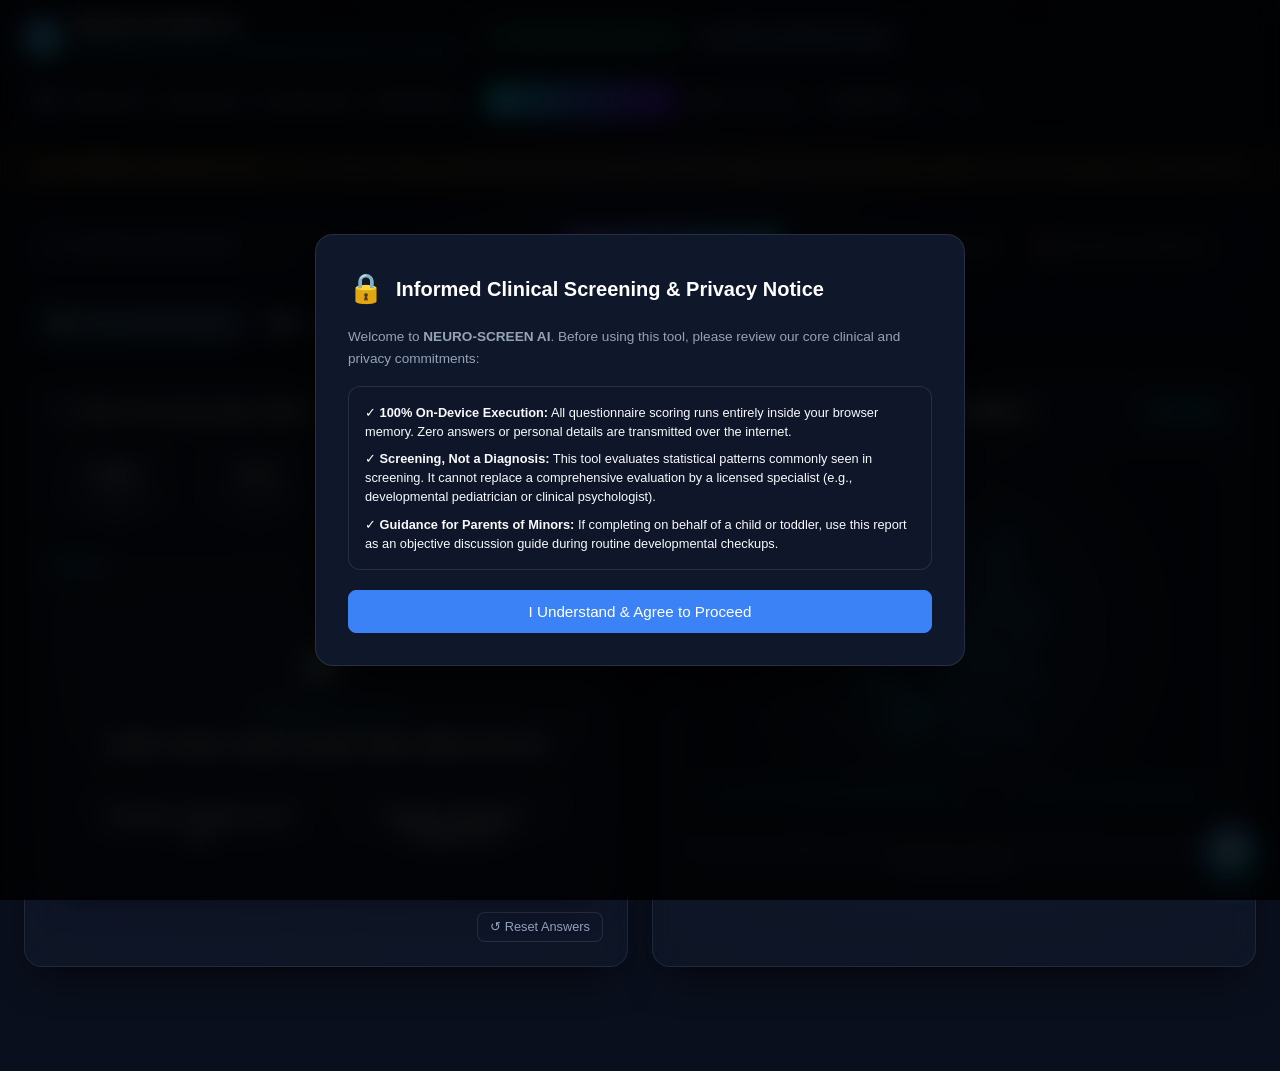
==== commit 4e5cd938: "feat(ui): refactor sub-navigation flexbox, profile responsive grid, and results routing" ====
--- a/webapp/index.html
+++ b/webapp/index.html
@@ -240,9 +240,13 @@
               </div>
             </div>
 
-            <div style="display: flex; justify-content: space-between; margin-top: 1rem;">
+            <div style="display: flex; justify-content: space-between; align-items: center; margin-top: 1rem; gap: 0.5rem; flex-wrap: wrap;">
               <button id="btn-prev-q" class="btn-control" style="visibility: hidden;">← Previous Question</button>
-              <button id="btn-reset-q" class="btn-control">↺ Reset Answers</button>
+              <div style="display: flex; gap: 0.5rem; align-items: center;">
+                <button id="btn-calculate" class="btn-control active" style="display: none;">📊 View Results</button>
+                <button id="submit-screening" class="btn-control active" style="display: none;">📊 Submit & View Results</button>
+                <button id="btn-reset-q" class="btn-control">↺ Reset Answers</button>
+              </div>
             </div>
           </div>
         </div>
@@ -457,7 +461,7 @@
           <button class="btn-control profile-audience-btn" data-paudience="child">Caregiver-Filled (Child)</button>
         </div>
 
-        <div class="grid-2col">
+        <div class="profile-grid">
           <div style="display: flex; flex-direction: column; gap: 1.25rem;">
             <div class="glass-card" style="background: rgba(15, 23, 42, 0.5);">
               <h4 style="font-size: 0.9rem; font-weight: 700; color: #38bdf8; margin-bottom: 0.75rem;">
@@ -496,7 +500,7 @@
             </div>
           </div>
 
-          <div class="glass-card" style="background: linear-gradient(145deg, rgba(30, 41, 59, 0.8), rgba(15, 23, 42, 0.9)); border: 1px solid rgba(139, 92, 246, 0.4);">
+          <div class="glass-card profile-preview-sticky" style="background: linear-gradient(145deg, rgba(30, 41, 59, 0.8), rgba(15, 23, 42, 0.9)); border: 1px solid rgba(139, 92, 246, 0.4);">
             <div style="display: flex; justify-content: space-between; align-items: center; margin-bottom: 1rem;">
               <h4 style="font-size: 1rem; font-weight: 700; color: #fff;">
                 🪪 "About Me" Profile Card Preview
--- a/webapp/style.css
+++ b/webapp/style.css
@@ -90,6 +90,37 @@
   color: #ffffff !important;
 }
 
+body.high-contrast .glass-card,
+body.high-contrast .profile-grid .glass-card,
+body.high-contrast .profile-preview-sticky {
+  background: #000000 !important;
+  border: 2px solid #ffffff !important;
+  box-shadow: none !important;
+}
+
+body.high-contrast #about-me-card-content {
+  background: #050505 !important;
+  border: 2px solid #00ffff !important;
+  color: #ffffff !important;
+}
+
+body.high-contrast .nav-tabs-container {
+  background: #000000 !important;
+  border: 2px solid #ffffff !important;
+}
+
+body.high-contrast .tab-btn.active {
+  background: #222222 !important;
+  border: 2px solid #00ffff !important;
+  color: #00ffff !important;
+}
+
+body.dyslexia-font #about-me-card-content,
+body.dyslexia-font .profile-grid label {
+  letter-spacing: 0.04em !important;
+  line-height: 1.8 !important;
+}
+
 /* Font Size Scales */
 body.text-lg {
   font-size: 1.15rem;
@@ -374,11 +405,13 @@
 /* Nav Tabs Floating Pill Container */
 .nav-tabs-container {
   display: flex;
-  align-items: center;
-  gap: 0.4rem;
-  padding: 0.4rem 0.6rem;
+  flex-wrap: wrap;
+  gap: 0.5rem;
+  overflow-x: hidden;
+  max-width: 100%;
+  align-items: center;
+  padding: 0.45rem 0.65rem;
   margin-bottom: 1.5rem;
-  overflow-x: auto;
   scrollbar-width: none; /* Firefox */
   -ms-overflow-style: none; /* IE and Edge */
   background: rgba(15, 23, 42, 0.55);
@@ -442,6 +475,21 @@
   .grid-2col {
     grid-template-columns: 1fr;
   }
+}
+
+/* Strengths, Sensory & Support Reflection Profile Grid */
+.profile-grid {
+  display: grid;
+  grid-template-columns: repeat(auto-fit, minmax(320px, 1fr));
+  gap: 1.5rem;
+  align-items: start;
+  width: 100%;
+}
+
+.profile-preview-sticky {
+  position: sticky;
+  top: 1.5rem;
+  align-self: start;
 }
 
 /* Glass Card with Anti-Gravity Floating Depth */
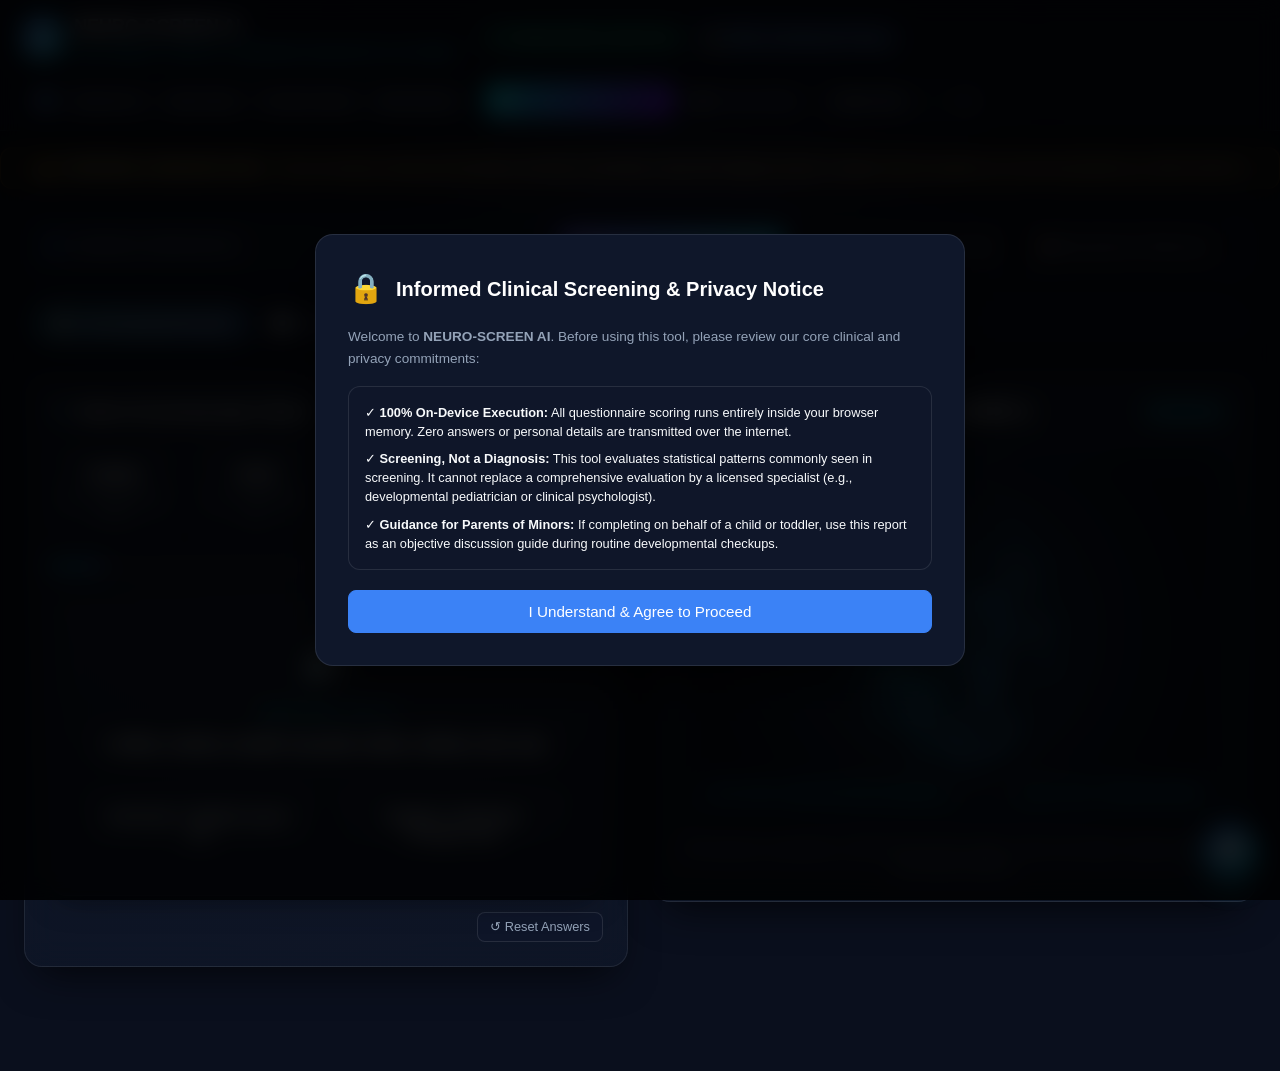
==== commit f6e0f8df: "feat(ui): refactor results explainability, on-the-fly scoring fallback, and layout overflow" ====
--- a/webapp/index.html
+++ b/webapp/index.html
@@ -283,20 +283,26 @@
 
     <!-- Tab 2: Results & Explainability -->
     <section id="tab-results" class="tab-panel">
-      <!-- Empty State Card (Visible when assessment is pending) -->
-      <div id="results-empty-state" class="results-empty-card">
+      <!-- Empty State Card -->
+      <div id="results-empty-state" class="results-empty-card" style="display: none;">
         <div class="results-empty-icon">📋</div>
-        <h3 class="results-empty-title">No Assessment Recorded Yet</h3>
+        <h3 class="results-empty-title">Screening Assessment Dashboard</h3>
         <p class="results-empty-desc">
-          To view calibrated screening likelihood, personalized strengths insights, and explainability breakdowns, please complete the 10-question screening questionnaire or upload connectome data in research mode.
-        </p>
-        <button type="button" id="btn-start-screening-cta" class="btn-start-cta">
-          Start 10-Question Screening →
-        </button>
-      </div>
-
-      <!-- Calculated Results Container (Initially gated until assessment is completed) -->
-      <div id="results-calculated-container" style="display: none;">
+          To view calibrated screening likelihood, personalized strengths insights, and explainability breakdowns, complete the questions or generate the assessment on the fly below.
+        </p>
+        <div style="display: flex; gap: 0.75rem; justify-content: center; flex-wrap: wrap;">
+          <button type="button" id="btn-start-screening-cta" class="btn-start-cta">
+            Start 10-Question Screening →
+          </button>
+          <button type="button" id="btn-generate-assessment-cta" class="btn-start-cta btn-generate-assessment" style="background: linear-gradient(135deg, #06b6d4, #3b82f6);">
+            ⚡ Generate Assessment On The Fly
+          </button>
+        </div>
+      </div>
+
+      <!-- Results Container -->
+      <div id="results-container" class="results-container">
+        <div id="results-calculated-container">
         <!-- Answer Quality Warning Banner -->
         <div id="data-quality-banner" style="display: none; background: rgba(245, 158, 11, 0.12); border: 1px solid rgba(245, 158, 11, 0.35); border-radius: var(--radius-md); padding: 0.85rem 1.25rem; margin-bottom: 1.5rem;">
           <div style="display: flex; align-items: center; gap: 0.75rem;">
@@ -398,6 +404,17 @@
               <span class="badge" id="badge-shap-counterfactual" style="background: rgba(99, 102, 241, 0.2); color: #a5b4fc;">SHAP + Perturbations</span>
             </div>
 
+            <!-- Feature Attribution / Explainability Dimension Breakdown -->
+            <div id="feature-attribution-container" style="background: rgba(15, 23, 42, 0.6); border: 1px solid var(--border-subtle); border-radius: var(--radius-md); padding: 1rem; margin-bottom: 1.25rem;">
+              <div style="display: flex; justify-content: space-between; align-items: center; margin-bottom: 0.75rem;">
+                <strong style="color: #fff; font-size: 0.85rem;">📊 Trait Dimension Attribution Breakdown</strong>
+                <span id="badge-attribution-tier" class="badge" style="background: rgba(6, 182, 212, 0.2); color: #38bdf8; font-size: 0.7rem;">Domain Weights</span>
+              </div>
+              <div id="feature-attribution-bars" style="display: flex; flex-direction: column; gap: 0.75rem; font-size: 0.8rem;">
+                <!-- Populated dynamically by renderFeatureAttribution -->
+              </div>
+            </div>
+
             <div id="counterfactual-box" style="background: rgba(6, 182, 212, 0.1); border: 1px solid rgba(6, 182, 212, 0.3); border-radius: var(--radius-md); padding: 0.9rem; margin-bottom: 1.25rem;">
               <strong style="color: #67e8f9; font-size: 0.85rem;">🔄 Counterfactual Insight ("What Would Change This Result"):</strong>
               <p id="counterfactual-text" style="font-size: 0.8rem; color: #cffafe; margin-top: 0.3rem;">
@@ -438,6 +455,7 @@
             </p>
           </div>
         </details>
+        </div>
       </div>
     </section>
 
@@ -461,7 +479,7 @@
           <button class="btn-control profile-audience-btn" data-paudience="child">Caregiver-Filled (Child)</button>
         </div>
 
-        <div class="profile-grid">
+        <div class="profile-grid profile-section">
           <div style="display: flex; flex-direction: column; gap: 1.25rem;">
             <div class="glass-card" style="background: rgba(15, 23, 42, 0.5);">
               <h4 style="font-size: 0.9rem; font-weight: 700; color: #38bdf8; margin-bottom: 0.75rem;">
--- a/webapp/style.css
+++ b/webapp/style.css
@@ -408,6 +408,7 @@
   flex-wrap: wrap;
   gap: 0.5rem;
   overflow-x: hidden;
+  width: 100%;
   max-width: 100%;
   align-items: center;
   padding: 0.45rem 0.65rem;
@@ -464,20 +465,9 @@
   display: block;
 }
 
-/* Grid Layouts */
-.grid-2col {
-  display: grid;
-  grid-template-columns: 1fr 1fr;
-  gap: 1.5rem;
-}
-
-@media (max-width: 900px) {
-  .grid-2col {
-    grid-template-columns: 1fr;
-  }
-}
-
-/* Strengths, Sensory & Support Reflection Profile Grid */
+/* Grid Layouts - Anti-Cramping Responsive Grids */
+.grid-2col,
+.profile-section,
 .profile-grid {
   display: grid;
   grid-template-columns: repeat(auto-fit, minmax(320px, 1fr));
@@ -490,6 +480,40 @@
   position: sticky;
   top: 1.5rem;
   align-self: start;
+}
+
+/* Feature Attribution Breakdown */
+.feature-attr-item {
+  display: flex;
+  flex-direction: column;
+  gap: 0.35rem;
+}
+
+.feature-attr-header {
+  display: flex;
+  justify-content: space-between;
+  align-items: center;
+  font-size: 0.82rem;
+}
+
+.feature-attr-track {
+  width: 100%;
+  height: 8px;
+  background: rgba(255, 255, 255, 0.08);
+  border-radius: 9999px;
+  overflow: hidden;
+  position: relative;
+}
+
+.feature-attr-fill {
+  height: 100%;
+  border-radius: 9999px;
+  transition: width 0.5s cubic-bezier(0.16, 1, 0.3, 1);
+}
+
+.feature-attr-desc {
+  font-size: 0.74rem;
+  color: var(--text-secondary);
 }
 
 /* Glass Card with Anti-Gravity Floating Depth */
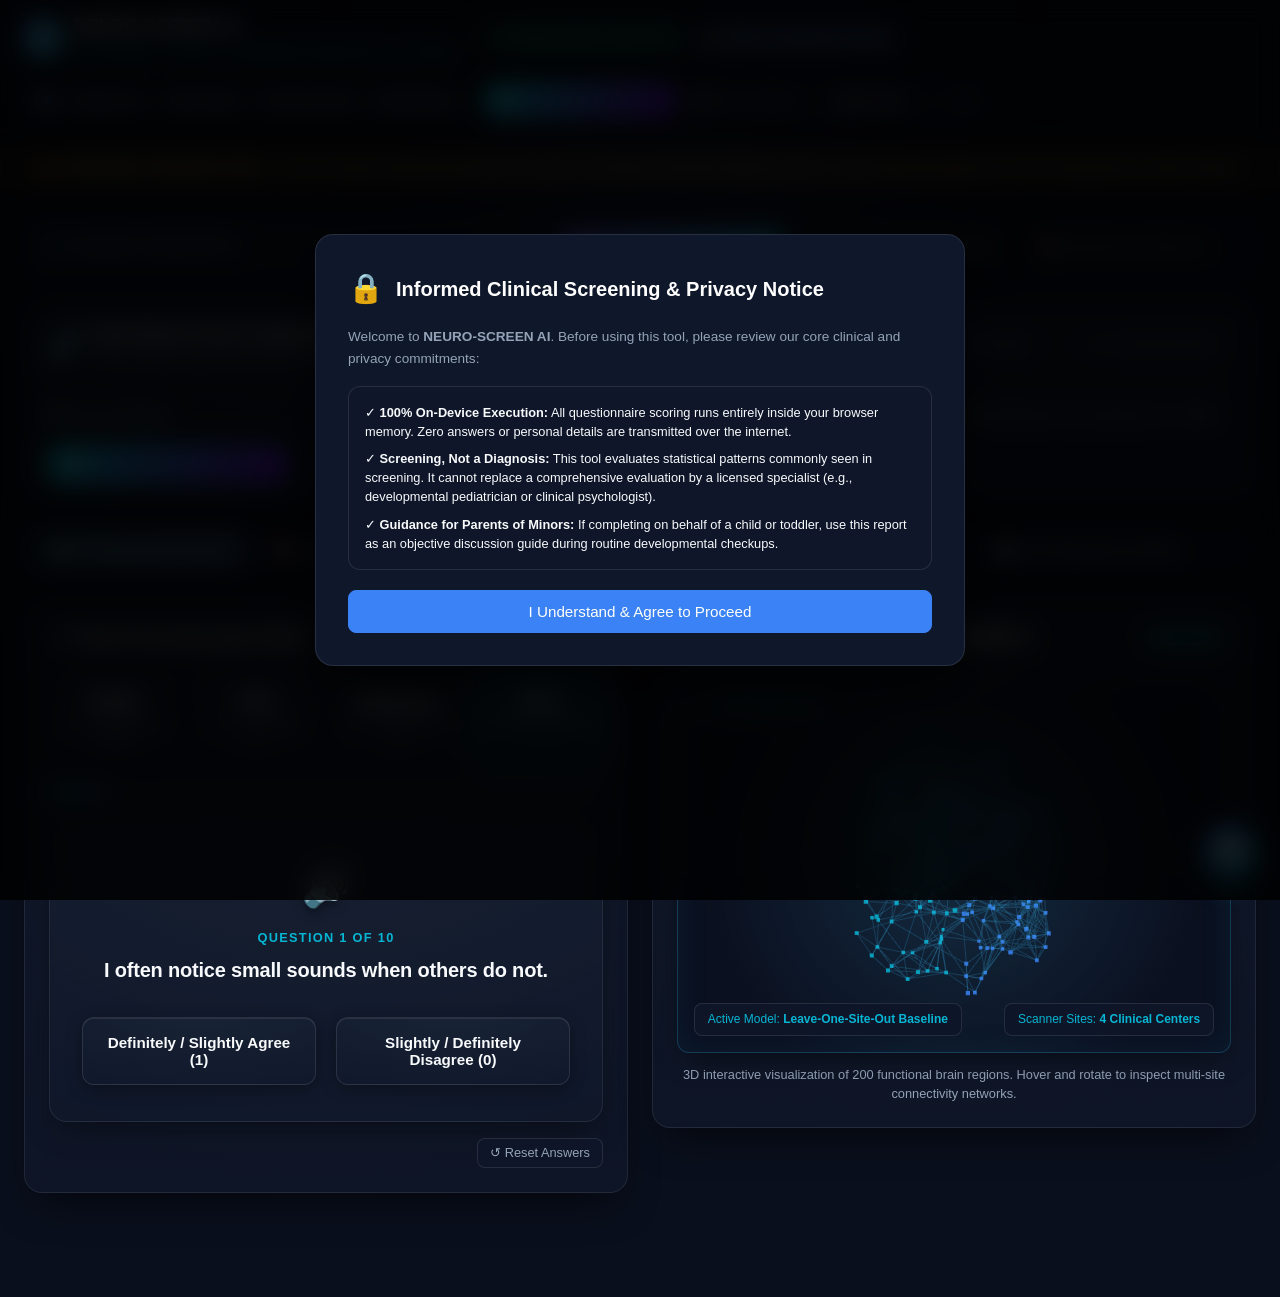
==== commit 51da4466: "feat(webapp): implement unified multimodal triage stepper, connectome ingestion, event delegation, a" ====
--- a/webapp/index.html
+++ b/webapp/index.html
@@ -128,11 +128,69 @@
       </div>
     </div>
 
+    <!-- Step-by-Step Multi-Modal Triage Stepper (Phase 1 Item 1) -->
+    <section class="stepper-workflow-section" aria-label="Clinical Triage Workflow">
+      <div class="glass-card stepper-card">
+        <div class="stepper-header-row">
+          <div class="stepper-title-box">
+            <span class="stepper-badge-icon">🧬</span>
+            <div>
+              <h2 class="stepper-main-title">Multi-Modal Clinical Triage Workflow</h2>
+              <p class="stepper-sub-title">Select modality, ingest behavioral and resting-state fMRI biomarkers, and compute conformal prediction sets.</p>
+            </div>
+          </div>
+          <!-- Stepper Step Pills -->
+          <div class="stepper-steps-track" role="list">
+            <div class="step-node active" data-step="1" id="step-node-1" role="listitem">
+              <span class="step-num">1</span>
+              <span class="step-name">Modality</span>
+            </div>
+            <div class="step-connector" id="step-conn-1"></div>
+            <div class="step-node" data-step="2" id="step-node-2" role="listitem">
+              <span class="step-num">2</span>
+              <span class="step-name">Data Input</span>
+            </div>
+            <div class="step-connector" id="step-conn-2"></div>
+            <div class="step-node" data-step="3" id="step-node-3" role="listitem">
+              <span class="step-num">3</span>
+              <span class="step-name">Conformal Results</span>
+            </div>
+          </div>
+        </div>
+
+        <!-- Step 1: Modality Selection Bar -->
+        <div class="stepper-modality-bar">
+          <div class="modality-title-tag">
+            <span>⚙️</span> <strong>Active Modality:</strong>
+          </div>
+          <div class="modality-pill-group" role="radiogroup" aria-label="Screening Modality">
+            <button type="button" class="btn-modality active" data-modality="behavioral" id="btn-mod-behavioral" role="radio" aria-checked="true">
+              📋 Behavioral Only (Q-CHAT-10 / AQ-10)
+            </button>
+            <button type="button" class="btn-modality" data-modality="connectome" id="btn-mod-connectome" role="radio" aria-checked="false">
+              🧠 Connectome fMRI Only (CC200 Atlas)
+            </button>
+            <button type="button" class="btn-modality" data-modality="multimodal" id="btn-mod-multimodal" role="radio" aria-checked="false">
+              ✨ Multi-Modal Fusion (Behavioral + fMRI)
+            </button>
+          </div>
+          <div class="stepper-cta-box">
+            <button type="button" id="btn-run-multimodal-prediction" class="btn-run-prediction">
+              <span>⚡ Run Multi-Modal Prediction</span>
+            </button>
+          </div>
+        </div>
+      </div>
+    </section>
+
     <!-- Navigation Tabs (Grouped by Audience) -->
     <nav class="nav-tabs-container" role="tablist">
       <!-- Caregiver & Individual Group -->
       <button class="tab-btn active" data-tab="tab-screening" data-group="caregiver" role="tab">
         📋 <span id="nav-screening">Screening Questionnaire</span>
+      </button>
+      <button class="tab-btn" data-tab="tab-connectome" data-group="caregiver" role="tab">
+        🧠 <span id="nav-connectome">Neuroimaging / CC200 Ingestion</span>
       </button>
       <button class="tab-btn" data-tab="tab-results" data-group="caregiver" role="tab">
         📊 <span id="nav-results">Results & Explainability</span>
@@ -277,6 +335,155 @@
           <p style="font-size: 0.8rem; color: var(--text-secondary); margin-top: 0.75rem; text-align: center;">
             3D interactive visualization of 200 functional brain regions. Hover and rotate to inspect multi-site connectivity networks.
           </p>
+        </div>
+      </div>
+    </section>
+
+    <!-- Tab 1B: Neuroimaging / CC200 Ingestion (Phase 1 & 2) -->
+    <section id="tab-connectome" class="tab-panel">
+      <div class="grid-2col">
+        <!-- Left: Upload & Presets Card -->
+        <div class="glass-card">
+          <div class="card-header">
+            <h3 class="card-title">
+              <span>🧠</span> <span>Connectome Data Ingestion (Craddock-200 Atlas)</span>
+            </h3>
+            <span class="badge" style="background: rgba(6, 182, 212, 0.15); color: #06b6d4;">ABIDE I • 20 Sites</span>
+          </div>
+
+          <p style="font-size: 0.82rem; color: var(--text-secondary); margin-bottom: 1.25rem; line-height: 1.5;">
+            Upload pre-computed resting-state fMRI functional connectivity data or select a verified ABIDE I clinical benchmark profile. All validation runs 100% client-side in browser memory.
+          </p>
+
+          <!-- 1-Click Clinical Presets (Phase 1 Item 2) -->
+          <div style="margin-bottom: 1.5rem;">
+            <label style="font-size: 0.82rem; font-weight: 700; color: #fff; margin-bottom: 0.5rem; display: block;">
+              ⚡ 1-Click Clinical Benchmark Pre-sets:
+            </label>
+            <div class="preset-selector-row">
+              <button type="button" class="btn-preset active" data-preset="nyu" id="btn-preset-nyu">
+                <span class="preset-title">Demo Subject 1: NYU Langone</span>
+                <span class="preset-desc">Typical Control Profile • Siemens 3.0T</span>
+              </button>
+              <button type="button" class="btn-preset" data-preset="stanford" id="btn-preset-stanford">
+                <span class="preset-title">Demo Subject 2: Stanford Medicine</span>
+                <span class="preset-desc">ASD High Connectivity • GE 3.0T</span>
+              </button>
+              <button type="button" class="btn-preset" data-preset="utah" id="btn-preset-utah">
+                <span class="preset-title">Demo Subject 3: University of Utah</span>
+                <span class="preset-desc">Ambiguous / Conformal Borderline • Tim Trio</span>
+              </button>
+            </div>
+          </div>
+
+          <!-- Clinical Drag-and-Drop Drop-Zone (Phase 1 Item 2) -->
+          <div style="margin-bottom: 1.5rem;">
+            <label style="font-size: 0.82rem; font-weight: 700; color: #fff; margin-bottom: 0.5rem; display: block;">
+              📁 Or Drop / Upload Connectome File:
+            </label>
+            <div class="connectome-dropzone" id="connectome-dropzone">
+              <svg width="36" height="36" viewBox="0 0 24 24" fill="none" stroke="currentColor" stroke-width="2">
+                <path d="M21 15v4a2 2 0 0 1-2 2H5a2 2 0 0 1-2-2v-4"></path>
+                <polyline points="17 8 12 3 7 8"></polyline>
+                <line x1="12" y1="3" x2="12" y2="15"></line>
+              </svg>
+              <div class="dropzone-text-primary" id="connectome-dropzone-title">
+                Drag &amp; drop CC200 matrix (.csv, .tsv, .json, .npy, .txt)
+              </div>
+              <div class="dropzone-text-sub">
+                Supports 200×200 ROI correlation matrix, 19,900 Fisher z-vector, or 200 parcels time-series (&lt;25 MB)
+              </div>
+              <input type="file" id="connectome-file-input" style="display: none;" accept=".csv,.tsv,.json,.npy,.txt">
+            </div>
+
+            <!-- Instant Matrix Dimension & Integrity Validator Status Tags (Phase 1 Item 2) -->
+            <div class="validator-tags-container" id="matrix-validator-container">
+              <span id="tag-validator-dim" class="validator-tag tag-valid">✓ Dimensions Valid (200x200 CC200 Symmetric Matrix)</span>
+              <span id="tag-validator-envelope" class="validator-tag tag-valid">✓ Negative/Positive Correlation Envelope [-1.0, 1.0] Verified</span>
+              <span id="tag-validator-nan" class="validator-tag tag-valid">✓ Zero NaN / Inf Elements Detected</span>
+            </div>
+          </div>
+
+          <!-- Classifier Architecture Selector -->
+          <div style="margin-bottom: 1rem;">
+            <label style="font-size: 0.82rem; font-weight: 700; color: #fff; margin-bottom: 0.5rem; display: block;">
+              🔬 Classifier Architecture (Leave-One-Site-Out Audited):
+            </label>
+            <div class="model-family-pill-grid">
+              <button type="button" class="btn-model-family active" data-model="rf">Random Forest (0.7003 AUROC)</button>
+              <button type="button" class="btn-model-family" data-model="lgbm">LightGBM (0.6992 AUROC)</button>
+              <button type="button" class="btn-model-family" data-model="ae">Autoencoder (0.6820 AUROC)</button>
+              <button type="button" class="btn-model-family" data-model="svm">Linear SVM (0.6765 AUROC)</button>
+              <button type="button" class="btn-model-family" data-model="lr">Logistic Reg (0.6593 AUROC)</button>
+              <button type="button" class="btn-model-family" data-model="et">Extra Trees (0.6867 AUROC)</button>
+            </div>
+          </div>
+        </div>
+
+        <!-- Right: Interactive Matrix Heatmap & Connectome Conformal Summary -->
+        <div class="glass-card">
+          <div class="card-header">
+            <h3 class="card-title">
+              <span>📊</span> <span>CC200 Functional Connectivity Heatmap &amp; Metrics</span>
+            </h3>
+            <span class="badge badge-privacy" id="badge-connectome-status">Verified Array</span>
+          </div>
+
+          <!-- Interactive Matrix Mini-Heatmap Canvas (Phase 1 Item 2) -->
+          <div class="heatmap-wrapper">
+            <div class="heatmap-canvas-container">
+              <canvas id="connectome-matrix-heatmap" width="220" height="220" aria-label="CC200 Correlation Matrix Heatmap"></canvas>
+              <div id="heatmap-hover-tooltip" class="heatmap-tooltip">ROI: (1, 1) r = 1.00</div>
+            </div>
+            <div class="heatmap-legend-box">
+              <div class="heatmap-legend-bar"></div>
+              <div class="heatmap-legend-labels">
+                <span>-1.0 (Hypo)</span>
+                <span>0.0</span>
+                <span>+1.0 (Hyper)</span>
+              </div>
+            </div>
+          </div>
+
+          <!-- Connectome Summary Metrics Table -->
+          <div class="connectome-metrics-grid" style="margin-top: 1.25rem;">
+            <div class="metric-card-mini">
+              <span class="mini-lbl">Active Subject / Site</span>
+              <strong class="mini-val" id="conn-meta-site">NYU Langone</strong>
+            </div>
+            <div class="metric-card-mini">
+              <span class="mini-lbl">Mean Edge Correlation</span>
+              <strong class="mini-val" id="conn-meta-mean">-0.142</strong>
+            </div>
+            <div class="metric-card-mini">
+              <span class="mini-lbl">Conformal Set C_0.10(x)</span>
+              <strong class="mini-val" id="conn-meta-set" style="color: #34d399;">{0}</strong>
+            </div>
+            <div class="metric-card-mini">
+              <span class="mini-lbl">Nonconformity Score s_i</span>
+              <strong class="mini-val" id="conn-meta-nonconf">0.065</strong>
+            </div>
+          </div>
+
+          <!-- Plain-English Clinical Summary Card -->
+          <div class="clinical-summary-card" style="margin-top: 1.25rem;">
+            <div style="display: flex; align-items: center; justify-content: space-between; margin-bottom: 0.5rem;">
+              <strong style="color: #fff; font-size: 0.85rem;" id="conn-summary-title">Typical Control Connectome (Definite Case)</strong>
+              <span class="badge" id="conn-summary-badge" style="background: rgba(16, 185, 129, 0.2); color: #34d399;">Screen-Negative</span>
+            </div>
+            <p id="conn-summary-text" style="font-size: 0.8rem; color: var(--text-secondary); line-height: 1.5; margin: 0;">
+              The resting-state functional connectivity pattern aligns with baseline neurotypical developmental trends. Singleton prediction set C_0.10(x) = {0} satisfies valid 90% finite-sample marginal coverage under Leave-One-Site-Out evaluation.
+            </p>
+          </div>
+
+          <div style="display: flex; gap: 0.75rem; margin-top: 1.25rem;">
+            <button type="button" id="btn-proceed-to-results" class="btn-control active" style="flex: 1; justify-content: center; padding: 0.75rem;">
+              <span>📊 View Multi-Modal Results →</span>
+            </button>
+            <button type="button" id="btn-reset-connectome" class="btn-control" style="justify-content: center; padding: 0.75rem;">
+              <span>↺ Reset Connectome</span>
+            </button>
+          </div>
         </div>
       </div>
     </section>
@@ -332,6 +539,29 @@
               <span id="badge-data-quality" class="badge badge-trained">✓ High Integrity (38s)</span>
             </div>
           </div>
+        <!-- Dedicated Print-Only Clinical Header (Phase 4 Item 1) -->
+        <div class="print-only-header" style="display: none;">
+          <h2>NEURO-SCREEN AI &amp; NeuroTriage ML — Multi-Modal Clinical Triage Report</h2>
+          <p>Confidential Screening &amp; Research Audit Summary • Generated On-Device</p>
+        </div>
+
+        <!-- Multi-Modal Evidence Breakdown Grid (Phase 1 Item 1 & 3) -->
+        <div class="multimodal-evidence-grid" id="multimodal-evidence-grid">
+          <div class="evidence-pill">
+            <span class="evidence-pill-title">📋 Behavioral Modality (AQ-10/Q-CHAT)</span>
+            <span class="evidence-pill-val" id="evidence-val-beh">Trait Points: 0/10 (16.5%)</span>
+            <span class="evidence-pill-sub" id="evidence-sub-beh">Verified Psychometric Key</span>
+          </div>
+          <div class="evidence-pill">
+            <span class="evidence-pill-title">🧠 Connectome fMRI Modality (CC200)</span>
+            <span class="evidence-pill-val" id="evidence-val-conn">Mean r = -0.142 (16.5%)</span>
+            <span class="evidence-pill-sub" id="evidence-sub-conn">Leave-One-Site-Out Audited • Random Forest</span>
+          </div>
+          <div class="evidence-pill">
+            <span class="evidence-pill-title">⚖️ Tri-Envelope Decision Set (α = 0.10)</span>
+            <span class="evidence-pill-val" id="evidence-val-fused">C_0.10(x) = {0}</span>
+            <span class="evidence-pill-sub" id="evidence-sub-fused">90% Coverage Guarantee Across 20 Sites</span>
+          </div>
         </div>
 
         <div class="grid-2col">
@@ -364,6 +594,12 @@
 
             <div id="conformal-status-banner" class="conformal-banner conformal-certain">
               <strong>Screening Assessment:</strong> <span id="txt-conformal-desc">Your answers indicate a trait pattern typical for preliminary screening.</span>
+            </div>
+
+            <!-- Mathematical Conformal Set Box (Phase 1 Item 3) -->
+            <div style="background: rgba(15, 23, 42, 0.6); border: 1px solid var(--border-subtle); border-radius: var(--radius-md); padding: 0.75rem 1rem; margin-top: 0.75rem; display: flex; align-items: center; justify-content: space-between;">
+              <span style="font-size: 0.75rem; text-transform: uppercase; color: var(--text-muted); font-weight: 700;">Conformal Prediction Set (α = 0.10)</span>
+              <span id="conformal-math-set" style="font-size: 1.1rem; font-weight: 800; font-family: monospace; color: #38bdf8;">C_0.10(x) = {0}</span>
             </div>
 
             <div id="perspective-narrative-box" style="margin-top: 1.25rem; font-size: 0.85rem; color: var(--text-secondary); text-align: left; width: 100%; line-height: 1.6; background: rgba(15, 23, 42, 0.5); border: 1px solid var(--border-subtle); border-radius: var(--radius-md); padding: 1rem;">
@@ -1516,6 +1752,9 @@
     </div>
   </div>
 
+  <!-- Global Toast Notification Container (Phase 4 Item 1) -->
+  <div id="toast-container" class="toast-container"></div>
+
   <script src="app.js"></script>
 </body>
 </html>
--- a/webapp/style.css
+++ b/webapp/style.css
@@ -1423,3 +1423,603 @@
   border-top: 1px solid rgba(255, 255, 255, 0.06);
   padding-top: 0.75rem;
 }
+
+/* ==========================================================================
+   6. Pointer-Events Sanitization & Click Blocking Audit (Phase 2 Item 1)
+   ========================================================================== */
+.ambient-glow,
+.modal-overlay[style*="display: none"] {
+  pointer-events: none !important;
+}
+
+button *,
+.tab-btn *,
+.btn-control *,
+.btn-persona *,
+.btn-modality *,
+.btn-preset *,
+.btn-model-family *,
+.btn-answer *,
+.cohort-card *,
+.step-node *,
+.btn-start-cta *,
+.btn-run-prediction * {
+  pointer-events: none !important;
+}
+
+button,
+.tab-btn,
+.btn-control,
+.btn-persona,
+.btn-modality,
+.btn-preset,
+.btn-model-family,
+.btn-answer,
+.cohort-card,
+.step-node,
+.connectome-dropzone,
+.nav-pill,
+select,
+input[type="checkbox"],
+input[type="range"] {
+  pointer-events: auto !important;
+  cursor: pointer !important;
+  position: relative;
+  z-index: 10;
+}
+
+/* Font Size Scales */
+body.text-scale-115 {
+  font-size: 115% !important;
+}
+body.text-scale-130 {
+  font-size: 130% !important;
+}
+
+/* ==========================================================================
+   7. Multi-Modal Stepper Workflow (Phase 1 Item 1)
+   ========================================================================== */
+.stepper-workflow-section {
+  margin-bottom: 1.5rem;
+  width: 100%;
+}
+
+.stepper-card {
+  padding: 1.25rem 1.5rem;
+  background: radial-gradient(135% 135% at 50% 0%, rgba(30, 41, 59, 0.6) 0%, rgba(15, 23, 42, 0.85) 100%);
+  border: 1px solid rgba(255, 255, 255, 0.1);
+  border-radius: var(--radius-lg);
+  box-shadow: 0 15px 35px -10px rgba(0, 0, 0, 0.6);
+}
+
+.stepper-header-row {
+  display: flex;
+  align-items: center;
+  justify-content: space-between;
+  flex-wrap: wrap;
+  gap: 1rem;
+  padding-bottom: 1rem;
+  border-bottom: 1px solid rgba(255, 255, 255, 0.08);
+}
+
+.stepper-title-box {
+  display: flex;
+  align-items: center;
+  gap: 0.75rem;
+}
+
+.stepper-badge-icon {
+  font-size: 1.6rem;
+  filter: drop-shadow(0 0 10px rgba(6, 182, 212, 0.5));
+}
+
+.stepper-main-title {
+  font-size: 1.05rem;
+  font-weight: 800;
+  color: #ffffff;
+  letter-spacing: -0.01em;
+}
+
+.stepper-sub-title {
+  font-size: 0.78rem;
+  color: var(--text-secondary);
+  margin-top: 0.15rem;
+}
+
+.stepper-steps-track {
+  display: flex;
+  align-items: center;
+  gap: 0.4rem;
+}
+
+.step-node {
+  display: flex;
+  align-items: center;
+  gap: 0.4rem;
+  padding: 0.35rem 0.75rem;
+  border-radius: 9999px;
+  background: rgba(15, 23, 42, 0.7);
+  border: 1px solid rgba(255, 255, 255, 0.08);
+  font-size: 0.75rem;
+  font-weight: 600;
+  color: var(--text-secondary);
+  transition: all 0.2s ease;
+}
+
+.step-node.active {
+  background: linear-gradient(135deg, rgba(6, 182, 212, 0.25), rgba(99, 102, 241, 0.25));
+  border-color: rgba(6, 182, 212, 0.6);
+  color: #38bdf8;
+  box-shadow: 0 0 15px rgba(6, 182, 212, 0.3);
+}
+
+.step-num {
+  width: 18px;
+  height: 18px;
+  border-radius: 50%;
+  background: rgba(255, 255, 255, 0.1);
+  display: flex;
+  align-items: center;
+  justify-content: center;
+  font-size: 0.7rem;
+  font-weight: 700;
+}
+
+.step-node.active .step-num {
+  background: #38bdf8;
+  color: #0a0f1d;
+}
+
+.step-connector {
+  width: 18px;
+  height: 2px;
+  background: rgba(255, 255, 255, 0.1);
+}
+
+.step-connector.active {
+  background: #38bdf8;
+  box-shadow: 0 0 8px rgba(56, 189, 248, 0.5);
+}
+
+.stepper-modality-bar {
+  display: flex;
+  align-items: center;
+  justify-content: space-between;
+  flex-wrap: wrap;
+  gap: 1rem;
+  margin-top: 1rem;
+}
+
+.modality-title-tag {
+  display: flex;
+  align-items: center;
+  gap: 0.4rem;
+  font-size: 0.82rem;
+  color: var(--text-secondary);
+}
+
+.modality-pill-group {
+  display: flex;
+  align-items: center;
+  gap: 0.5rem;
+  flex-wrap: wrap;
+}
+
+.btn-modality {
+  padding: 0.45rem 0.9rem;
+  border-radius: 9999px;
+  background: rgba(15, 23, 42, 0.6);
+  border: 1px solid rgba(255, 255, 255, 0.1);
+  color: var(--text-secondary);
+  font-size: 0.8rem;
+  font-weight: 600;
+  transition: all 0.2s ease;
+}
+
+.btn-modality:hover {
+  background: rgba(30, 41, 59, 0.8);
+  color: #ffffff;
+  border-color: rgba(255, 255, 255, 0.2);
+}
+
+.btn-modality.active {
+  background: linear-gradient(135deg, rgba(6, 182, 212, 0.3), rgba(59, 130, 246, 0.3));
+  border-color: #06b6d4;
+  color: #ffffff;
+  box-shadow: 0 0 15px rgba(6, 182, 212, 0.35);
+}
+
+.stepper-cta-box {
+  display: flex;
+  align-items: center;
+}
+
+.btn-run-prediction {
+  padding: 0.55rem 1.25rem;
+  background: linear-gradient(135deg, #00f2fe, #7f00ff);
+  color: #0a0e17;
+  font-weight: 800;
+  font-size: 0.85rem;
+  border: none;
+  border-radius: var(--radius-md);
+  box-shadow: 0 0 20px rgba(0, 242, 254, 0.4);
+  transition: all 0.25s ease;
+  display: inline-flex;
+  align-items: center;
+  gap: 0.4rem;
+}
+
+.btn-run-prediction:hover {
+  transform: translateY(-2px);
+  box-shadow: 0 0 25px rgba(0, 242, 254, 0.6);
+  color: #ffffff;
+}
+
+/* ==========================================================================
+   8. Connectome Ingestion & Heatmap (Phase 1 Item 2)
+   ========================================================================== */
+.preset-selector-row {
+  display: grid;
+  grid-template-columns: repeat(auto-fit, minmax(220px, 1fr));
+  gap: 0.65rem;
+}
+
+.btn-preset {
+  display: flex;
+  flex-direction: column;
+  align-items: flex-start;
+  text-align: left;
+  padding: 0.65rem 0.85rem;
+  background: rgba(15, 23, 42, 0.5);
+  border: 1px solid rgba(255, 255, 255, 0.08);
+  border-radius: var(--radius-md);
+  transition: all 0.2s ease;
+}
+
+.btn-preset:hover {
+  background: rgba(30, 41, 59, 0.7);
+  border-color: rgba(255, 255, 255, 0.2);
+}
+
+.btn-preset.active {
+  background: rgba(6, 182, 212, 0.12);
+  border-color: #06b6d4;
+  box-shadow: 0 0 15px rgba(6, 182, 212, 0.25);
+}
+
+.preset-title {
+  font-size: 0.82rem;
+  font-weight: 700;
+  color: #ffffff;
+}
+
+.preset-desc {
+  font-size: 0.72rem;
+  color: var(--text-muted);
+  margin-top: 0.2rem;
+}
+
+.connectome-dropzone {
+  border: 2px dashed rgba(56, 189, 248, 0.35);
+  border-radius: var(--radius-md);
+  background: rgba(15, 23, 42, 0.45);
+  padding: 1.5rem 1rem;
+  text-align: center;
+  transition: all 0.2s ease;
+  display: flex;
+  flex-direction: column;
+  align-items: center;
+  justify-content: center;
+  gap: 0.4rem;
+}
+
+.connectome-dropzone:hover,
+.connectome-dropzone.dragover {
+  border-color: #06b6d4;
+  background: rgba(6, 182, 212, 0.08);
+  box-shadow: 0 0 20px rgba(6, 182, 212, 0.2);
+}
+
+.dropzone-text-primary {
+  font-size: 0.85rem;
+  font-weight: 700;
+  color: #ffffff;
+}
+
+.dropzone-text-sub {
+  font-size: 0.72rem;
+  color: var(--text-muted);
+  max-width: 420px;
+}
+
+.validator-tags-container {
+  display: flex;
+  flex-direction: column;
+  gap: 0.35rem;
+  margin-top: 0.75rem;
+}
+
+.validator-tag {
+  font-size: 0.72rem;
+  font-weight: 600;
+  padding: 0.3rem 0.6rem;
+  border-radius: 4px;
+  display: inline-flex;
+  align-items: center;
+  gap: 0.35rem;
+}
+
+.validator-tag.tag-valid {
+  background: rgba(16, 185, 129, 0.12);
+  border: 1px solid rgba(16, 185, 129, 0.35);
+  color: #34d399;
+}
+
+.validator-tag.tag-invalid {
+  background: rgba(244, 63, 94, 0.12);
+  border: 1px solid rgba(244, 63, 94, 0.35);
+  color: #fb7185;
+}
+
+.model-family-pill-grid {
+  display: grid;
+  grid-template-columns: repeat(auto-fit, minmax(180px, 1fr));
+  gap: 0.5rem;
+}
+
+.btn-model-family {
+  padding: 0.45rem 0.65rem;
+  border-radius: var(--radius-sm);
+  background: rgba(15, 23, 42, 0.5);
+  border: 1px solid rgba(255, 255, 255, 0.08);
+  color: var(--text-secondary);
+  font-size: 0.75rem;
+  font-weight: 600;
+  text-align: left;
+  transition: all 0.2s ease;
+}
+
+.btn-model-family:hover {
+  background: rgba(30, 41, 59, 0.7);
+  color: #ffffff;
+}
+
+.btn-model-family.active {
+  background: rgba(99, 102, 241, 0.2);
+  border-color: #6366f1;
+  color: #c7d2fe;
+  box-shadow: 0 0 10px rgba(99, 102, 241, 0.3);
+}
+
+/* Micro-Heatmap Styling */
+.heatmap-wrapper {
+  display: flex;
+  flex-direction: column;
+  align-items: center;
+  gap: 0.75rem;
+  padding: 1rem;
+  background: rgba(15, 23, 42, 0.5);
+  border: 1px solid rgba(255, 255, 255, 0.08);
+  border-radius: var(--radius-md);
+}
+
+.heatmap-canvas-container {
+  position: relative;
+  width: 220px;
+  height: 220px;
+  display: flex;
+  align-items: center;
+  justify-content: center;
+}
+
+#connectome-matrix-heatmap {
+  width: 220px;
+  height: 220px;
+  border-radius: 6px;
+  box-shadow: 0 0 15px rgba(0, 0, 0, 0.6);
+  cursor: crosshair;
+}
+
+.heatmap-tooltip {
+  position: absolute;
+  bottom: 6px;
+  left: 6px;
+  background: rgba(10, 14, 23, 0.9);
+  border: 1px solid #06b6d4;
+  padding: 2px 8px;
+  border-radius: 4px;
+  font-size: 0.68rem;
+  font-family: monospace;
+  color: #38bdf8;
+  pointer-events: none;
+}
+
+.heatmap-legend-box {
+  width: 220px;
+  display: flex;
+  flex-direction: column;
+  gap: 0.25rem;
+}
+
+.heatmap-legend-bar {
+  height: 6px;
+  border-radius: 3px;
+  background: linear-gradient(90deg, #06b6d4, #0f172a, #f43f5e);
+}
+
+.heatmap-legend-labels {
+  display: flex;
+  justify-content: space-between;
+  font-size: 0.68rem;
+  color: var(--text-muted);
+}
+
+.connectome-metrics-grid {
+  display: grid;
+  grid-template-columns: repeat(auto-fit, minmax(130px, 1fr));
+  gap: 0.5rem;
+}
+
+.metric-card-mini {
+  background: rgba(15, 23, 42, 0.5);
+  border: 1px solid rgba(255, 255, 255, 0.06);
+  border-radius: var(--radius-sm);
+  padding: 0.65rem;
+  display: flex;
+  flex-direction: column;
+  gap: 0.2rem;
+}
+
+.mini-lbl {
+  font-size: 0.68rem;
+  color: var(--text-muted);
+}
+
+.mini-val {
+  font-size: 0.85rem;
+  font-family: monospace;
+  color: #ffffff;
+}
+
+/* ==========================================================================
+   9. Multi-Modal Evidence & Toast Feedback
+   ========================================================================== */
+.multimodal-evidence-grid {
+  display: grid;
+  grid-template-columns: repeat(auto-fit, minmax(200px, 1fr));
+  gap: 0.75rem;
+  margin-bottom: 1.25rem;
+}
+
+.evidence-pill {
+  background: rgba(15, 23, 42, 0.6);
+  border: 1px solid rgba(255, 255, 255, 0.08);
+  border-radius: var(--radius-md);
+  padding: 0.75rem 1rem;
+  display: flex;
+  flex-direction: column;
+  gap: 0.35rem;
+}
+
+.evidence-pill-title {
+  font-size: 0.75rem;
+  color: var(--text-muted);
+  text-transform: uppercase;
+  font-weight: 700;
+  letter-spacing: 0.04em;
+}
+
+.evidence-pill-val {
+  font-size: 0.95rem;
+  font-weight: 800;
+  color: #38bdf8;
+}
+
+.evidence-pill-sub {
+  font-size: 0.72rem;
+  color: var(--text-secondary);
+}
+
+.toast-container {
+  position: fixed;
+  bottom: 24px;
+  right: 24px;
+  z-index: 99999;
+  display: flex;
+  flex-direction: column;
+  gap: 8px;
+  pointer-events: none;
+}
+
+.toast-message {
+  background: rgba(15, 23, 42, 0.95);
+  border: 1px solid rgba(56, 189, 248, 0.4);
+  box-shadow: 0 10px 25px -5px rgba(0, 0, 0, 0.5), 0 0 15px rgba(56, 189, 248, 0.2);
+  backdrop-filter: blur(12px);
+  color: #ffffff;
+  padding: 12px 20px;
+  border-radius: 8px;
+  font-size: 0.85rem;
+  font-weight: 600;
+  display: flex;
+  align-items: center;
+  gap: 10px;
+  pointer-events: auto;
+  animation: toastSlideIn 0.3s cubic-bezier(0.16, 1, 0.3, 1);
+}
+
+@keyframes toastSlideIn {
+  from { transform: translateY(20px); opacity: 0; }
+  to { transform: translateY(0); opacity: 1; }
+}
+
+/* ==========================================================================
+   10. Clinical Print Layout (@media print) (Phase 4 Item 1)
+   ========================================================================== */
+@media print {
+  body {
+    background: #ffffff !important;
+    color: #000000 !important;
+    font-size: 11pt !important;
+  }
+
+  .app-header,
+  .persona-selector-container,
+  .stepper-workflow-section,
+  .nav-tabs-container,
+  .accessibility-bar,
+  .ambient-glow,
+  .btn-control,
+  .btn-start-cta,
+  .btn-persona,
+  .btn-modality,
+  .what-if-cards-list,
+  .toast-container,
+  .modal-overlay,
+  #assistant-modal,
+  #btn-toggle-assistant,
+  #btn-export-pdf,
+  #btn-save-to-history,
+  .btn-run-prediction {
+    display: none !important;
+  }
+
+  .main-wrapper {
+    max-width: 100% !important;
+    margin: 0 !important;
+    padding: 0 !important;
+  }
+
+  .tab-panel {
+    display: none !important;
+  }
+
+  #tab-results {
+    display: block !important;
+  }
+
+  .glass-card {
+    background: #ffffff !important;
+    border: 1px solid #cbd5e1 !important;
+    box-shadow: none !important;
+    color: #0f172a !important;
+    page-break-inside: avoid;
+  }
+
+  .gauge-circle {
+    border: 6px solid #0284c7 !important;
+    background: #f8fafc !important;
+  }
+
+  .gauge-value {
+    color: #0f172a !important;
+  }
+
+  .print-only-header {
+    display: block !important;
+    margin-bottom: 20px;
+    border-bottom: 2px solid #0f172a;
+    padding-bottom: 10px;
+  }
+}
+
